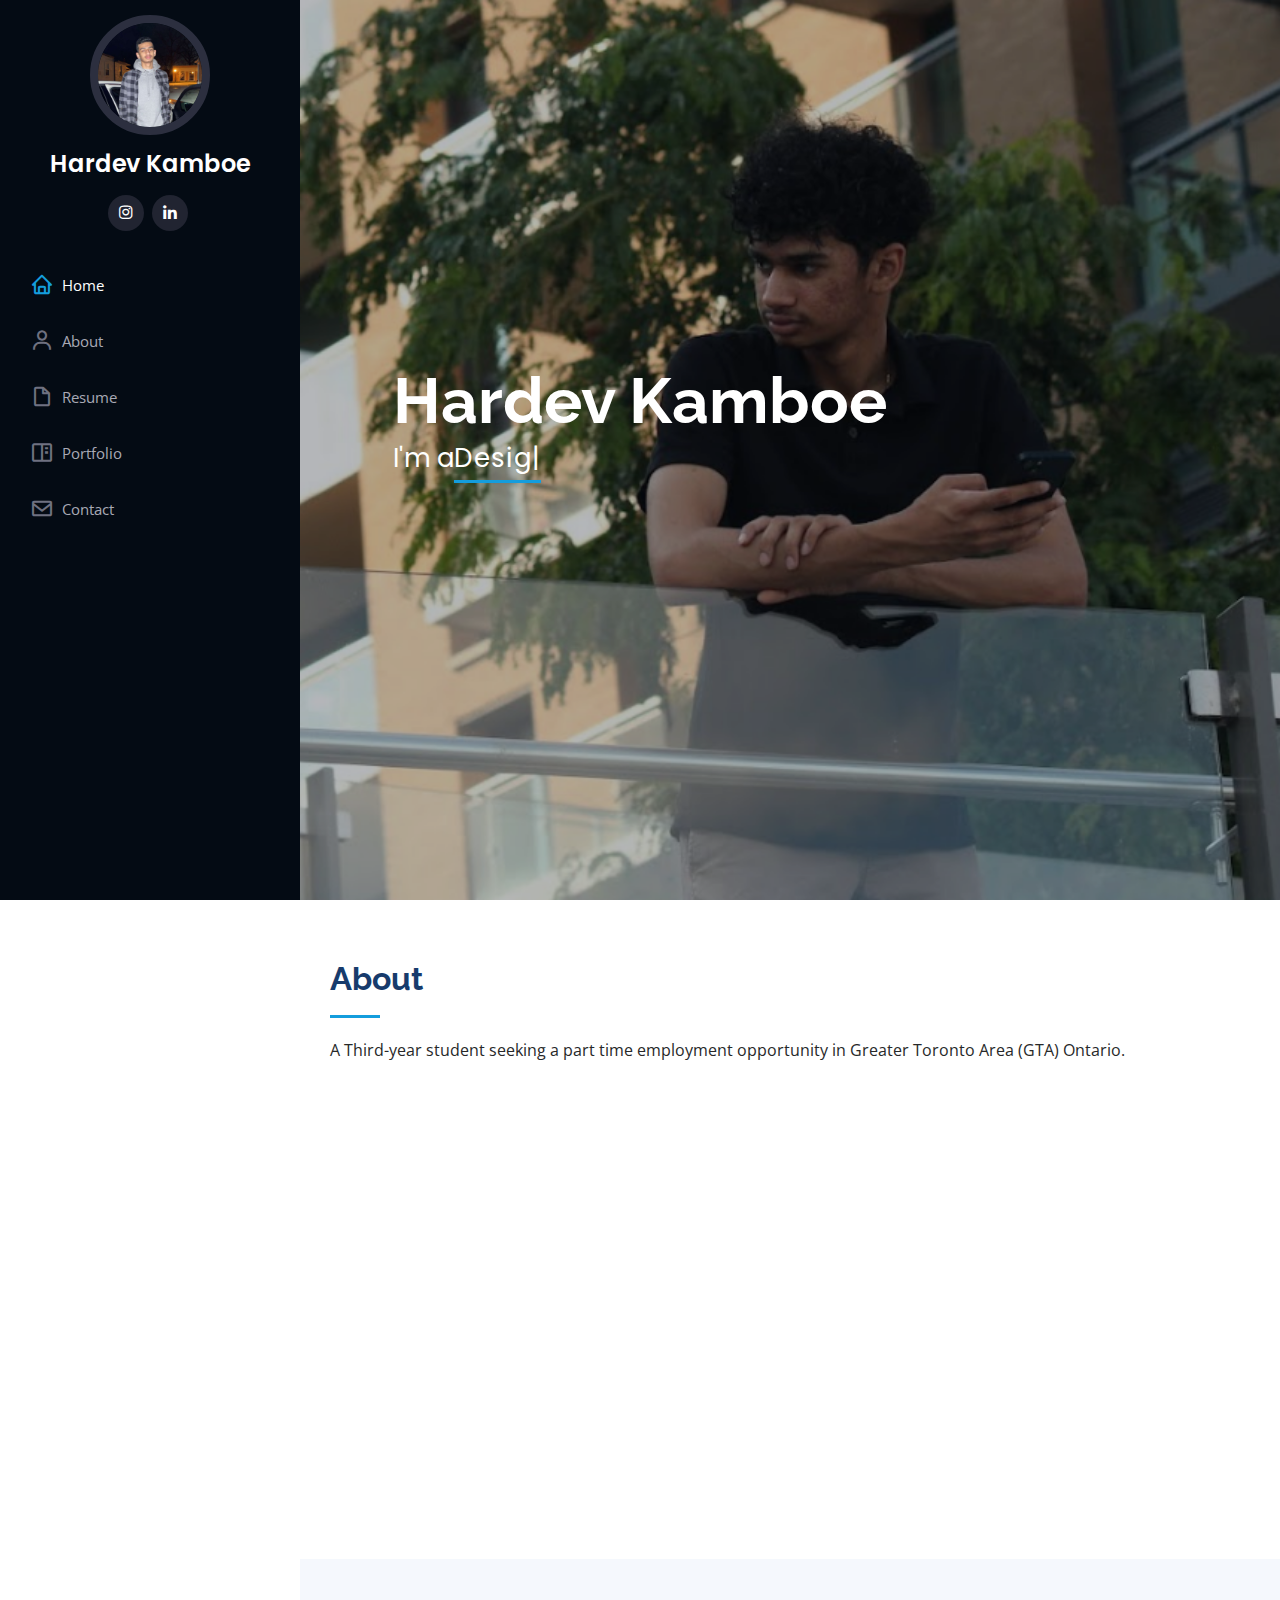
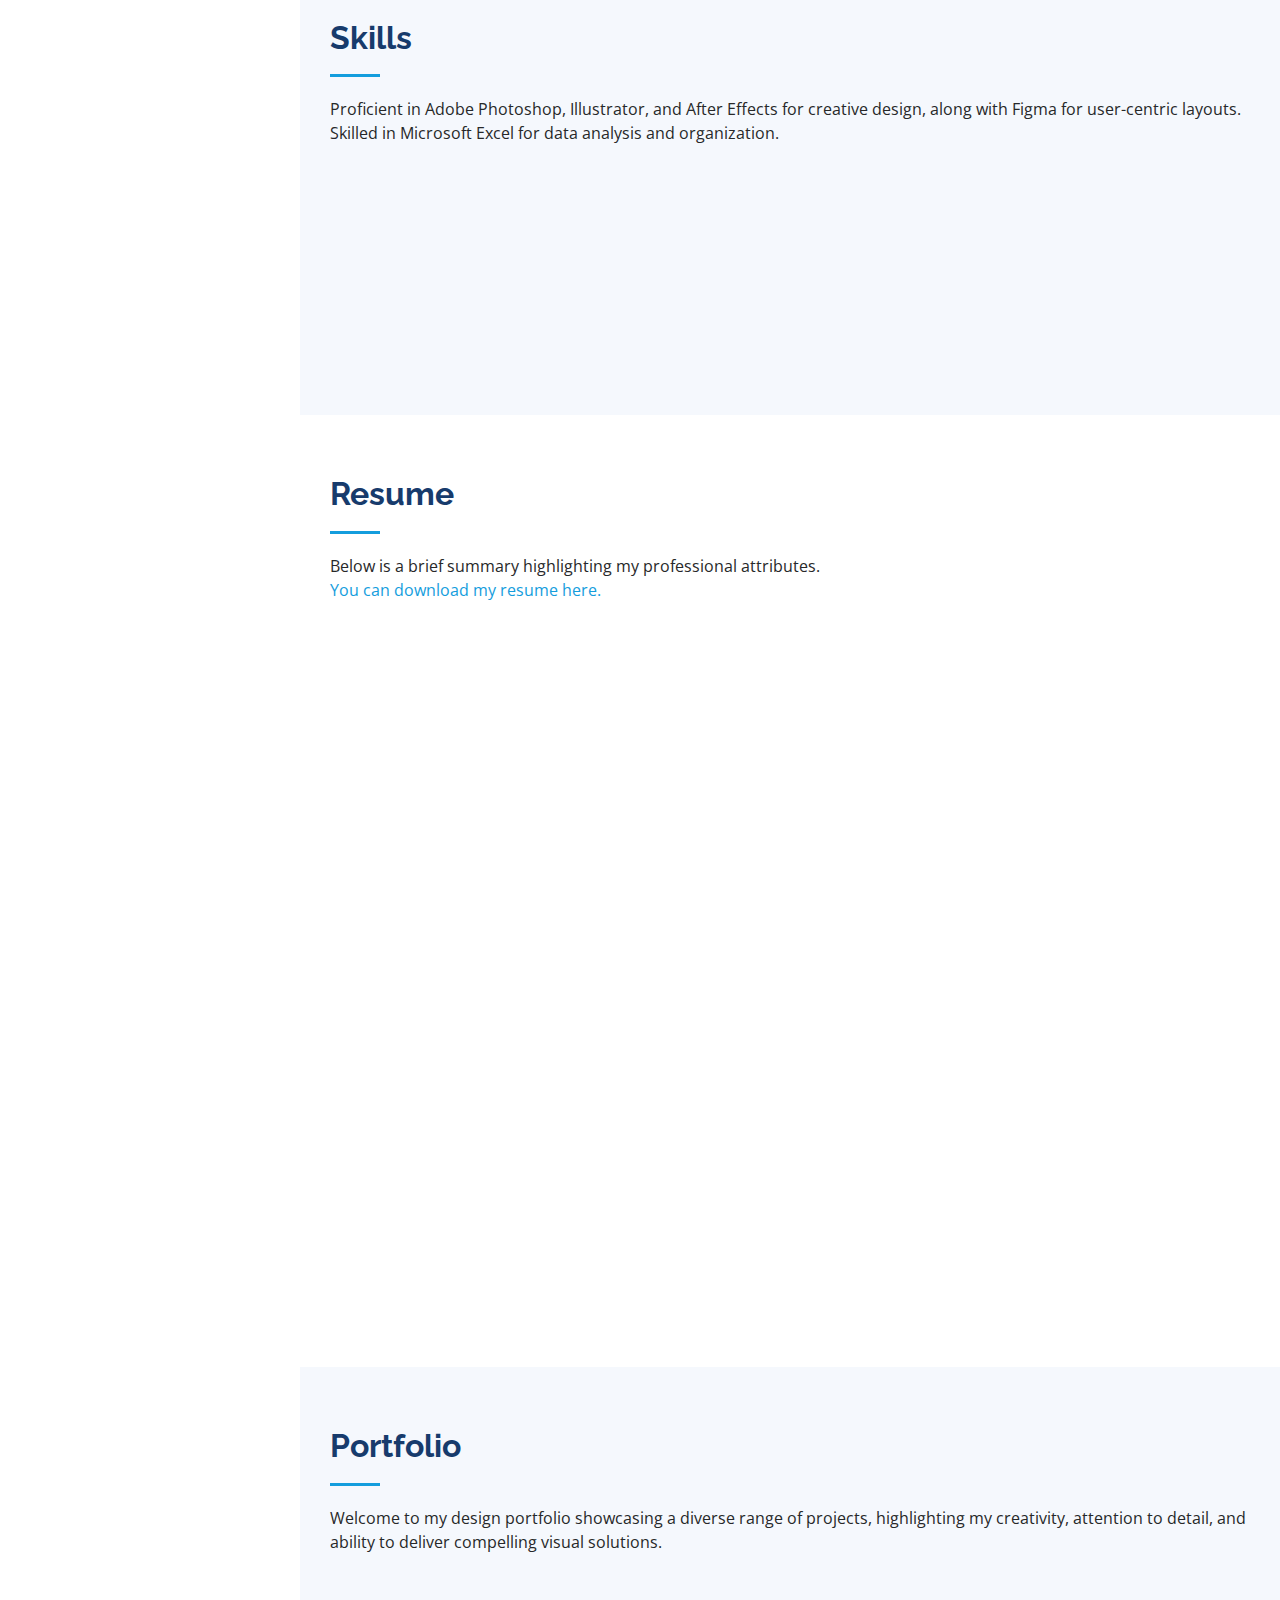
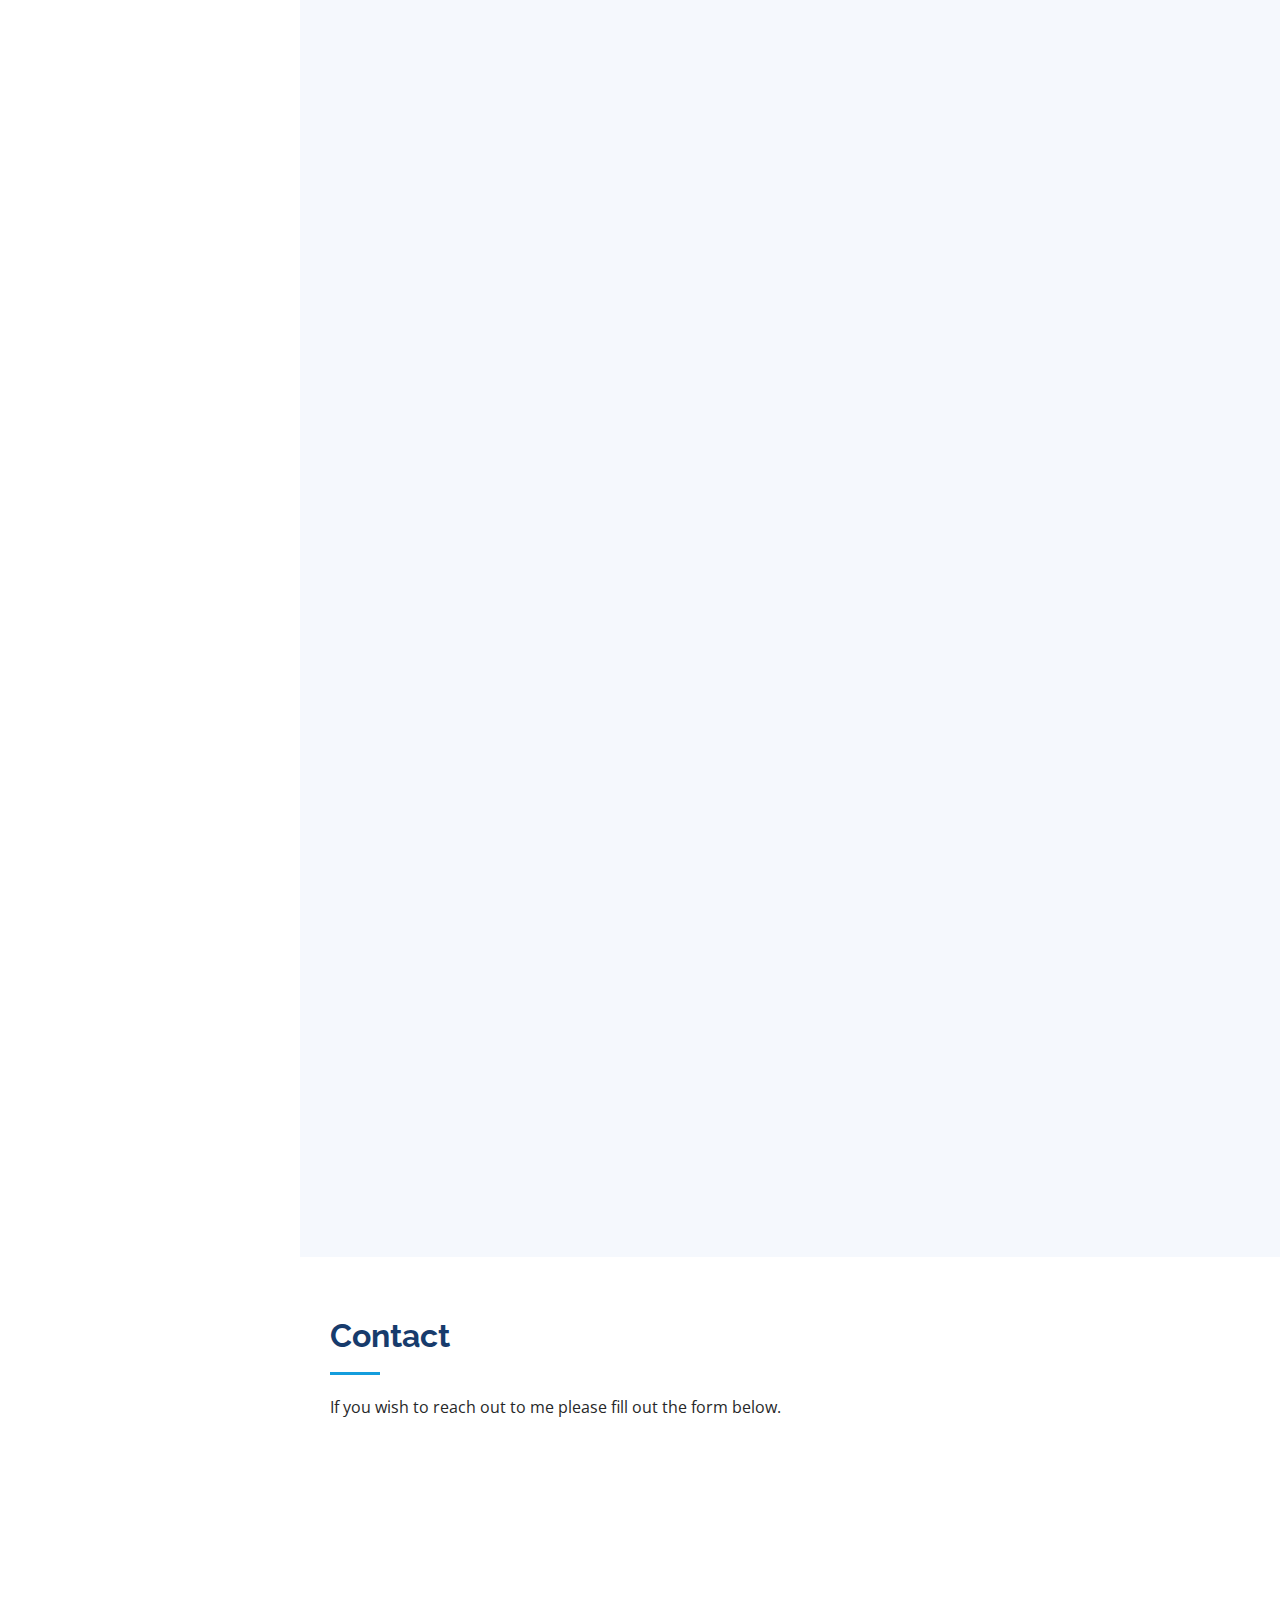
==== index.html @ 1813e630 "New Updation" ====
<!DOCTYPE html>
<html lang="en">

<head>
  <meta charset="utf-8">
  <meta content="width=device-width, initial-scale=1.0" name="viewport">

  <title>Hardev Kamboe Portfolio Website</title>
  <meta
    content="Explore a curated collection of graphic design projects and creative works showcasing Hardev Kamboe's expertise in crafting compelling visual solutions across various mediums and industries."
    name="description">
  <meta content="" name="keywords">

<style>
  .carousel-control-next-icon, .carousel-control-prev-icon {
    display: inline-block;
    width: 2rem;
    background: #222;
    height: 2rem;
    background-repeat: no-repeat;
    background-position: 50%;
    background-size: 100% 100%;
    border-radius: 30px;
    padding: 10px;
}
.carousel-control-next, .carousel-control-prev
{
  width: 2% !important;
}
</style>




  <!-- open graph tags -->

  <meta property="og:type" content="Website" />

  <meta property="og:title" content="Hardev Kamboe Portfolio Website" />

  <meta property="og:description"
    content="Explore a curated collection of graphic design projects and creative works showcasing Hardev Kamboe's expertise in crafting compelling visual solutions across various mediums and industries." />

  <meta property="og:image" content="https://kamboe.com/assets/img/hero-bg.jpg" />

  <meta property="og:url" content="https://www.kamboe.com" />

  <meta property="og:site_name" content="Hardev Kamboe Portfolio Website" />



  <!-- Twitter tags -->

  <meta name="twitter:card" content="summary_large_image">
  <meta name="twitter:title" content="Hardev Kamboe Portfolio Website">

  <meta name="twitter:description"
    content="Explore a curated collection of graphic design projects and creative works showcasing Hardev Kamboe's expertise in crafting compelling visual solutions across various mediums and industries.">

  <meta name="twitter:image" content="https://kamboe.com/assets/img/hero-bg.jpg">

  <meta name="twitter:image:alt" content="Hardev Kamboe Portfolio Website">


  <!-- Favicons -->
  <link href="assets/img/favicon.png" rel="icon">
  <link href="assets/img/apple-touch-icon.png" rel="apple-touch-icon">

  <!-- Google Fonts -->
  <link
    href="https://fonts.googleapis.com/css?family=Open+Sans:300,300i,400,400i,600,600i,700,700i|Raleway:300,300i,400,400i,500,500i,600,600i,700,700i|Poppins:300,300i,400,400i,500,500i,600,600i,700,700i"
    rel="stylesheet">

  <!-- Vendor CSS Files -->
  <link href="assets/vendor/aos/aos.css" rel="stylesheet">
  <link href="assets/vendor/bootstrap/css/bootstrap.min.css" rel="stylesheet">
  <link href="assets/vendor/bootstrap-icons/bootstrap-icons.css" rel="stylesheet">
  <link href="assets/vendor/boxicons/css/boxicons.min.css" rel="stylesheet">
  <link href="assets/vendor/glightbox/css/glightbox.min.css" rel="stylesheet">
  <link href="assets/vendor/swiper/swiper-bundle.min.css" rel="stylesheet">

  <!-- Template Main CSS File -->
  <link href="assets/css/style.css" rel="stylesheet">

  <!-- =======================================================
  * Template Name: iPortfolio
  * Updated: Nov 17 2023 with Bootstrap v5.3.2
  * Template URL: https://bootstrapmade.com/iportfolio-bootstrap-portfolio-websites-template/
  * Author: BootstrapMade.com
  * License: https://bootstrapmade.com/license/
  ======================================================== -->
</head>

<body>

  <!-- ======= Mobile nav toggle button ======= -->
  <i class="bi bi-list mobile-nav-toggle d-xl-none"></i>

  <!-- ======= Header ======= -->
  <header id="header">
    <div class="d-flex flex-column">

      <div class="profile">
        <img src="assets/img/profile-img.jpg" alt="" class="img-fluid rounded-circle">
        <h1 class="text-light"><a href="index.html">Hardev Kamboe</a></h1>
        <div class="social-links mt-3 text-center">


          <a href="https://www.instagram.com/hardev__k/" class="instagram"><i class="bx bxl-instagram"></i></a>

          <a href="https://www.linkedin.com/in/hardev-kamboe-882523258/" class="linkedin"><i
              class="bx bxl-linkedin"></i></a>
        </div>
      </div>

      <nav id="navbar" class="nav-menu navbar">
        <ul>
          <li><a href="#hero" class="nav-link scrollto active"><i class="bx bx-home"></i> <span>Home</span></a></li>
          <li><a href="#about" class="nav-link scrollto"><i class="bx bx-user"></i> <span>About</span></a></li>
          <li><a href="#resume" class="nav-link scrollto"><i class="bx bx-file-blank"></i> <span>Resume</span></a></li>
          <li><a href="#portfolio" class="nav-link scrollto"><i class="bx bx-book-content"></i>
              <span>Portfolio</span></a></li>
          <li><a href="#contact" class="nav-link scrollto"><i class="bx bx-envelope"></i> <span>Contact</span></a></li>
        </ul>
      </nav><!-- .nav-menu -->
    </div>
  </header><!-- End Header -->

  <!-- ======= Hero Section ======= -->
  <section id="hero" class="d-flex flex-column justify-content-center align-items-center">
    <div class="hero-container" data-aos="fade-in">
      <h1>Hardev Kamboe</h1>
      <p>I'm a<span class="typed" data-typed-items="Designer, Student, Photographer"></span></p>
    </div>
  </section><!-- End Hero -->

  <main id="main">

    <!-- ======= About Section ======= -->
    <section id="about" class="about">
      <div class="container">

        <div class="section-title">
          <h2>About</h2>
          <p>A Third-year student seeking a part time employment opportunity in Greater Toronto Area (GTA) Ontario.</p>
        </div>

        <div class="row">
          <div class="col-lg-4" data-aos="fade-right">
            <img src="assets/img/profile-img.jpg" class="img-fluid" alt="">
          </div>
          <div class="col-lg-8 pt-4 pt-lg-0 content" data-aos="fade-left">
            <h3>Third year student studying User Experience Design (UXD)</h3>
            <p class="fst-italic">
              Currently studying at Wilfid Laurier University.
            </p>
            <div class="row">
              <div class="col-lg-6">
                <ul>
                  <li><i class="bi bi-chevron-right"></i> <strong>Birthday:</strong> <span>19 August 2004</span></li>
                  <li><i class="bi bi-chevron-right"></i> <strong>Website:</strong> <span>www.kamboe.com</span></li>
                  <li><i class="bi bi-chevron-right"></i> <strong>Phone:</strong> <span>+289 838 5809</span></li>
                  <li><i class="bi bi-chevron-right"></i> <strong>City:</strong> <span>Toronto, Canada</span></li>
                </ul>
              </div>
              <div class="col-lg-6">
                <ul>
                  <li><i class="bi bi-chevron-right"></i> <strong>Age:</strong> <span>20</span></li>
                  <li><i class="bi bi-chevron-right"></i> <strong>Degree:</strong> <span>Undergraduate</span></li>
                  <li><i class="bi bi-chevron-right"></i> <strong>Email:</strong> <span>kamboehardev@gmail.com</span>
                  </li>

                </ul>
              </div>
            </div>
            <p>

              I'm a graphic design enthusiast passionate about crafting compelling visuals and enhancing user
              experiences. As a past intern at BreezeMaxWeb, I honed my skills in creating impactful designs for
              products and branding collateral. I contributed to improving websites like ISOW, applying Design Thinking
              and using Figma for a more intuitive user journey.
            </p>
          </div>
        </div>

      </div>
    </section><!-- End About Section -->


    <!-- ======= Skills Section ======= -->
    <section id="skills" class="skills section-bg">
      <div class="container">

        <div class="section-title">
          <h2>Skills</h2>
          <p>
            Proficient in Adobe Photoshop, Illustrator, and After Effects for creative design, along with Figma for
            user-centric layouts. Skilled in Microsoft Excel for data analysis and organization.</p>
        </div>

        <div class="row skills-content">

          <div class="col-lg-6" data-aos="fade-up">

            <div class="progress">
              <span class="skill">Adobe Photoshop <i class="val">80%</i></span>
              <div class="progress-bar-wrap">
                <div class="progress-bar" role="progressbar" aria-valuenow="80" aria-valuemin="0" aria-valuemax="100">
                </div>
              </div>
            </div>

            <div class="progress">
              <span class="skill">Adobe Illustrator<i class="val">80%</i></span>
              <div class="progress-bar-wrap">
                <div class="progress-bar" role="progressbar" aria-valuenow="80" aria-valuemin="0" aria-valuemax="100">
                </div>
              </div>
            </div>

            <div class="progress">
              <span class="skill">Adobe After Affects <i class="val">70%</i></span>
              <div class="progress-bar-wrap">
                <div class="progress-bar" role="progressbar" aria-valuenow="70" aria-valuemin="0" aria-valuemax="100">
                </div>
              </div>
            </div>

          </div>

          <div class="col-lg-6" data-aos="fade-up" data-aos-delay="100">

            <div class="progress">
              <span class="skill">Figma <i class="val">65%</i></span>
              <div class="progress-bar-wrap">
                <div class="progress-bar" role="progressbar" aria-valuenow="65" aria-valuemin="0" aria-valuemax="100">
                </div>
              </div>
            </div>

            <div class="progress">
              <span class="skill">Microsoft Excel <i class="val">60%</i></span>
              <div class="progress-bar-wrap">
                <div class="progress-bar" role="progressbar" aria-valuenow="60" aria-valuemin="0" aria-valuemax="100">
                </div>
              </div>
            </div>


          </div>

        </div>

      </div>

      </div>
    </section><!-- End Skills Section -->

    <!-- ======= Resume Section ======= -->
    <section id="resume" class="resume">
      <div class="container">

        <div class="section-title">
          <h2>Resume</h2>
          <p>Below is a brief summary highlighting my professional attributes.
          </p>
          <p><a href="assets/img/Resume.pdf">You can download my resume here.</a></p>
        </div>

        <div class="row">
          <div class="col-lg-6" data-aos="fade-up">
            <h3 class="resume-title">Sumary</h3>
            <div class="resume-item pb-0">
              <h4>Hardev Kamboe</h4>
              <p><em>A driven young student dedicated to mastering user experience design principles and methodologies
                  to create intuitive and impactful digital solutions.</em></p>
              <ul>
                <li>Toronto,Canada</li>
                <li>289-838-5809</li>
                <li>kamboehardev@gmail.com</li>
              </ul>
            </div>

            <h3 class="resume-title">Education</h3>
            <div class="resume-item">
              <h4>Bachelor’s User Experience Design Program (UX)</h4>
              <h5>2022 - Present</h5>

              <p>Wilfrid Laurier University – Brantford ON.
                This <a
                  href=https://www.wlu.ca/programs/liberal-arts/undergraduate/user-experience-design-bdes/index.html
                  class="program">program</a> emphasizes on fostering design thinking and practical skills for creating
                impactful user experiences.
              </p>
            </div>
            <div class="resume-item">
              <h4>MM Robinson High School</h4>
              <h5>2018 - 2022</h5>

              <p>Highschool Diploma Achieved
              </p>
            </div>
          </div>
          <div class="col-lg-6" data-aos="fade-up" data-aos-delay="100">
            <h3 class="resume-title">Professional Experience</h3>

            <div class="resume-item">
              <h4>Self-Published Writer</h4>
              <h5>May 2024 - July 2024</h5>
              <ul>
                <li>Self-published a book on Amazon</li>
                <li>Learned how to use an e-book template from <a href="https://www.canva.com"> Canva</a> </li>
                <li>Practiced image prompting on <a href="https://ideogram.ai/">Ideogram</a> and <a
                    href="https://www.midjourney.com/">MidJourney</a> </li>

              </ul>
            </div>
            <div class="resume-item">
              <h4>Breeze Max Web Graphic Design Internship</h4>
              <h5>May 2023 – July 2023</h5>
              <p><em>Breeze Max Web, Ontario, Canada <a href="https://breezemaxweb.com">www.breezemaxweb.com/</a></em>
              </p>
              <ul>
                <li>Created visually engaging Google Ads using Adobe Photoshop.</li>
                <li>Utilized Adobe Photoshop to create wireframes that visually
                  represented the layout and structure of websites.</li>
                <li>Recommended and consulted with clients on the most appropriate graphic design</li>
                <li>Translated written briefs into visual design concepts that captured the
                  essence of the project.</li>
              </ul>
            </div>

          </div>
        </div>

      </div>
    </section><!-- End Resume Section -->

    <!-- ======= Portfolio Section ======= -->
    <section id="portfolio" class="portfolio section-bg">
      <div class="container">

        <!-- Section Title -->
        <div class="section-title">
          <h2>Portfolio</h2>
          <p>Welcome to my design portfolio showcasing a diverse range of projects, highlighting my creativity,
            attention to detail, and ability to deliver compelling visual solutions.</p>
        </div>

        <!-- Filters -->
        <div class="row" data-aos="fade-up">
          <div class="col-lg-12 d-flex justify-content-center">
            <ul id="portfolio-flters">
              <li data-filter=".filter" class="filter-active">All</li>
              <li data-filter=".filter-photoshop">Adobe Photoshop</li>
              <li data-filter=".filter-illustrator">Adobe Illustrator</li>
              <li data-filter=".filter-aftereffect">Adobe After Effects</li>
              <li data-filter=".filter-photo">Photographs</li>
              <a class="fontstyle" href="./Assets/Sketchbook.pdf">Sketches</a>
            </ul>
          </div>
        </div>

        <!-- Portfolio Container -->
        <div class="row portfolio-container" data-aos="fade-up" data-aos-delay="100">

          <!-- Photoshop Tab Carousel (with 3 items per slide) -->
          <div class="col-lg-12 portfolio-item filter-photoshop">
            <div id="photoshopCarousel" class="carousel slide" data-bs-ride="carousel">
              <div class="carousel-inner">
                <div class="carousel-item active">
                  <div class="row">
                    <!-- Portfolio Item 1 -->
                    <div class="col-lg-4 col-md-6">
                      <div class="portfolio-wrap">
                        <img src="assets/img/portfolio/photoshop1.jpg" class="d-block w-100" alt="Photoshop Project 1">
                        <div class="portfolio-links">
                          <a href="assets/img/portfolio/photoshop1.jpg" data-gallery="portfolioGallery"
                            class="portfolio-lightbox" title="This is a restaurant menu I made"><i
                              class="bx bx-plus"></i></a>
                          <a href="portfolio-details.html" title="More Details"><i class="bx bx-link"></i></a>
                        </div>
                      </div>
                    </div>
                    <!-- Portfolio Item 2 -->
                    <div class="col-lg-4 col-md-6">
                      <div class="portfolio-wrap">
                        <img src="assets/img/portfolio/photoshop2.jpg" class="d-block w-100" alt="Photoshop Project 2">
                        <div class="portfolio-links">
                          <a href="assets/img/portfolio/photoshop2.jpg" data-gallery="portfolioGallery"
                            class="portfolio-lightbox"
                            title="Promotional flyer showcasing a seafood cioppino special offer"><i
                              class="bx bx-plus"></i></a>
                          <a href="portfolio-details.html" title="More Details"><i class="bx bx-link"></i></a>
                        </div>
                      </div>
                    </div>
                    <!-- Portfolio Item 3 -->
                    <div class="col-lg-4 col-md-6">
                      <div class="portfolio-wrap">
                        <img src="assets/img/portfolio/photoshop3.jpg" class="d-block w-100" alt="Photoshop Project 3">
                        <div class="portfolio-links">
                          <a href="assets/img/portfolio/photoshop3.jpg" data-gallery="portfolioGallery"
                            class="portfolio-lightbox" title="KEEP PACE"><i class="bx bx-plus"></i></a>
                          <a href="portfolio-details.html" title="More Details"><i class="bx bx-link"></i></a>
                        </div>
                      </div>
                    </div>
                  </div>
                </div>
                <div class="carousel-item">
                  <div class="row">
                    <!-- Portfolio Item 4 -->
                    <div class="col-lg-4 col-md-6">
                      <div class="portfolio-wrap">
                        <img src="assets/img/portfolio/photoshop4.jpg" class="d-block w-100" alt="Photoshop Project 4">
                        <div class="portfolio-links">
                          <a href="assets/img/portfolio/photoshop4.jpg" data-gallery="portfolioGallery"
                            class="portfolio-lightbox"
                            title="Emphasizing depth by visually integrating it as text descending into a well-like perspective"><i
                              class="bx bx-plus"></i></a>
                          <a href="portfolio-details.html" title="More Details"><i class="bx bx-link"></i></a>
                        </div>
                      </div>
                    </div>
                    <div class="col-lg-4 col-md-6">
                      <div class="portfolio-wrap">
                        <img src="assets/img/portfolio/boba.jpg" class="d-block w-100" alt="Photoshop Project 4">
                        <div class="portfolio-links">
                          <a href="assets/img/portfolio/boba.jpg" data-gallery="portfolioGallery"
                            class="portfolio-lightbox" title="Boba tea with tapioca pearls in a vibrant presentation"><i
                              class="bx bx-plus"></i></a>
                          <a href="portfolio-details.html" title="More Details"><i class="bx bx-link"></i></a>
                        </div>
                      </div>
                    </div>
                    <!-- Portfolio Item 5 -->
                    <!-- <div class="col-lg-4 col-md-6">
                      <div class="portfolio-wrap">
                        <img src="assets/img/portfolio/photoshop5.jpg" class="d-block w-100" alt="Photoshop Project 5">
                        <div class="portfolio-links">
                          <a href="assets/img/portfolio/photoshop5.jpg" data-gallery="portfolioGallery"
                            class="portfolio-lightbox" title="Logo"><i class="bx bx-plus"></i></a>
                          <a href="portfolio-details.html" title="More Details"><i class="bx bx-link"></i></a>
                        </div>
                      </div>
                    </div> -->
                    <!-- Portfolio Item 6 -->
                    <div class="col-lg-4 col-md-6">
                      <div class="portfolio-wrap">
                        <img src="assets/img/portfolio/Orange Juice.jpg" class="d-block w-100" alt="Photoshop Project 6">
                        <div class="portfolio-links">
                          <a href="assets/img/portfolio/Orange Juice.jpg" data-gallery="portfolioGallery"
                            class="portfolio-lightbox" title="An orange juice bottle with fresh oranges"><i class="bx bx-plus"></i></a>
                          <a href="portfolio-details.html" title="More Details"><i class="bx bx-link"></i></a>
                        </div>
                      </div>
                    </div>

                    
                  </div>
                </div>
                <div class="carousel-item">
                  <div class="row">
                  
                    <!-- Portfolio Item 5 -->
                    <div class="col-lg-4 col-md-6">
                      <div class="portfolio-wrap">
                        <img src="assets/img/portfolio/Mango.jpg" class="d-block w-100" alt="Photoshop Project 5">
                        <div class="portfolio-links">
                          <a href="assets/img/portfolio/Mango.jpg" data-gallery="portfolioGallery"
                            class="portfolio-lightbox" title=" A peach with a bright golden hue"><i
                              class="bx bx-plus"></i></a>
                          <a href="portfolio-details.html" title="More Details"><i class="bx bx-link"></i></a>
                        </div>
                      </div>
                    </div>
                    <!-- Portfolio Item 6 -->
                    <div class="col-lg-4 col-md-6">
                      <div class="portfolio-wrap">
                        <img src="assets/img/portfolio/pepper.jpg" class="d-block w-100" alt="Photoshop Project 6">
                        <div class="portfolio-links">
                          <a href="assets/img/portfolio/pepper.jpg" data-gallery="portfolioGallery"
                            class="portfolio-lightbox" title="A bright green pepper with typography"><i
                              class="bx bx-plus"></i></a>
                          <a href="portfolio-details.html" title="More Details"><i class="bx bx-link"></i></a>
                        </div>
                      </div>
                    </div>
                    <div class="col-lg-4 col-md-6">
                      <div class="portfolio-wrap">
                        <img src="assets/img/portfolio/Pizza.jpg" class="d-block w-100" alt="Photoshop Project 6">
                        <div class="portfolio-links">
                          <a href="assets/img/portfolio/Pizza.jpg" data-gallery="portfolioGallery"
                            class="portfolio-lightbox" title="A cheesy slice of pepperoni pizza"><i
                              class="bx bx-plus"></i></a>
                          <a href="portfolio-details.html" title="More Details"><i class="bx bx-link"></i></a>
                        </div>
                      </div>
                    </div>
                   

                  </div>
                </div>


                <div class="carousel-item">
                  <div class="row">
                    
                    <div class="col-lg-4 col-md-6">
                      <div class="portfolio-wrap">
                        <img src="assets/img/portfolio/Strawberry.jpg" class="d-block w-100" alt="Photoshop Project 6">
                        <div class="portfolio-links">
                          <a href="assets/img/portfolio/Strawberry.jpg" data-gallery="portfolioGallery"
                            class="portfolio-lightbox" title="A sliced-up bursting strawberry"><i
                              class="bx bx-plus"></i></a>
                          <a href="portfolio-details.html" title="More Details"><i class="bx bx-link"></i></a>
                        </div>
                      </div>
                    </div>
                  </div>
                </div>

              </div>
              <!-- Carousel Controls -->
              <button class="carousel-control-prev" type="button" data-bs-target="#photoshopCarousel"
                data-bs-slide="prev">
                <span class="carousel-control-prev-icon" aria-hidden="true"></span>
                <span class="visually-hidden">Previous</span>
              </button>
              <button class="carousel-control-next" type="button" data-bs-target="#photoshopCarousel"
                data-bs-slide="next">
                <span class="carousel-control-next-icon" aria-hidden="true"></span>
                <span class="visually-hidden">Next</span>
              </button>
            </div>
          </div>

          <!-- Illustrator Tab Carousel (with 3 items per slide) -->
          <div class="col-lg-12 portfolio-item filter-illustrator">
            <div id="illustratorCarousel" class="carousel slide" data-bs-ride="carousel">
              <div class="carousel-inner">
                <div class="carousel-item active">
                  <div class="row">
                    <!-- Portfolio Item 1 -->
                    <div class="col-lg-4 col-md-6">
                      <div class="portfolio-wrap">
                        <img src="assets/img/portfolio/ocean.jpg" class="d-block w-100" alt="Illustrator Project 1">
                        <div class="portfolio-links">
                          <a href="assets/img/portfolio/ocean.jpg" data-gallery="portfolioGallery"
                            class="portfolio-lightbox" title="Seafood logo with fish icon and clean typography"><i
                              class="bx bx-plus"></i></a>
                          <a href="portfolio-details.html" title="More Details"><i class="bx bx-link"></i></a>
                        </div>
                      </div>
                    </div>
                    <!-- Portfolio Item 2 -->
                    <div class="col-lg-4 col-md-6">
                      <div class="portfolio-wrap">
                        <img src="assets/img/portfolio/bird.jpg" class="d-block w-100" alt="Illustrator Project 2">
                        <div class="portfolio-links">
                          <a href="assets/img/portfolio/bird.jpg" data-gallery="portfolioGallery"
                            class="portfolio-lightbox"
                            title="A Multicolored bird logo symbolizing freedom and creativity"><i
                              class="bx bx-plus"></i></a>
                          <a href="portfolio-details.html" title="More Details"><i class="bx bx-link"></i></a>
                        </div>
                      </div>
                    </div>
                    <!-- Portfolio Item 3 -->
                    <div class="col-lg-4 col-md-6">
                      <div class="portfolio-wrap">
                        <img src="assets/img/portfolio/Ocean fresh 3.jpg" class="d-block w-100"
                          alt="Illustrator Project 5">
                        <div class="portfolio-links">
                          <a href="assets/img/portfolio/Ocean fresh 3.jpg" data-gallery="portfolioGallery"
                            class="portfolio-lightbox"
                            title="Minimalist seafood logo featuring waves and a cone and oceanic freshness"><i
                              class="bx bx-plus"></i></a>
                          <a href="portfolio-details.html" title="More Details"><i class="bx bx-link"></i></a>
                        </div>
                      </div>
                    </div>
                   
                  </div>
                </div>
                <!-- <div class="carousel-item">
                  <div class="row">
                   
                    
                    
                    <div class="col-lg-4 col-md-6">
                      <div class="portfolio-wrap">
                        <img src="assets/img/portfolio/Ocean fresh 3.jpg" class="d-block w-100"
                          alt="Illustrator Project 5">
                        <div class="portfolio-links">
                          <a href="assets/img/portfolio/Ocean fresh 3.jpg" data-gallery="portfolioGallery"
                            class="portfolio-lightbox"
                            title="Minimalist seafood logo featuring waves and a cone and oceanic freshness"><i
                              class="bx bx-plus"></i></a>
                          <a href="portfolio-details.html" title="More Details"><i class="bx bx-link"></i></a>
                        </div>
                      </div>
                    </div>

                  </div>
                </div> -->
              </div>
              <!-- Carousel Controls -->
              <button class="carousel-control-prev" type="button" data-bs-target="#illustratorCarousel"
                data-bs-slide="prev">
                <span class="carousel-control-prev-icon" aria-hidden="true"></span>
                <span class="visually-hidden">Previous</span>
              </button>
              <button class="carousel-control-next" type="button" data-bs-target="#illustratorCarousel"
                data-bs-slide="next">
                <span class="carousel-control-next-icon" aria-hidden="true"></span>
                <span class="visually-hidden">Next</span>
              </button>
            </div>
          </div>

    <!-- After Effects Tab Carousel -->
<div class="col-lg-12 portfolio-item filter-aftereffect">
  <div id="afterEffectsCarousel" class="carousel slide" data-bs-ride="carousel">
    <div class="carousel-inner">
      <!-- Carousel Item 1 -->
      <div class="carousel-item active">
        <div class="row">
          <!-- Video 1 -->
          <div class="col-lg-4 col-md-6">
            <div class="portfolio-wrap1">
              <iframe 
                class="d-block w-100" 
                height="315"
                src="https://www.youtube.com/embed/txPtRznpClI?si=hGg9BRD3-lsCUjyy" 
                title="After Effects Video 1" 
                frameborder="0" 
                allow="accelerometer; autoplay; clipboard-write; encrypted-media; gyroscope; picture-in-picture" 
                allowfullscreen>
              </iframe>
              
            </div>
          </div>
          <!-- Video 2 -->
          <div class="col-lg-4 col-md-6">
            <div class="portfolio-wrap1">
              <iframe 
                class="d-block w-100" 
                src="https://www.youtube.com/embed/Zup24veFqCw?si=JuNNnWvRyEyKBo3i" 
                title="After Effects Video 2" 
                frameborder="0" 
                height="315"
                allow="accelerometer; autoplay; clipboard-write; encrypted-media; gyroscope; picture-in-picture" 
                allowfullscreen>
              </iframe>
              
            </div>
          </div>
          <!-- Video 3 -->
          <div class="col-lg-4 col-md-6">
            <div class="portfolio-wrap1">
              <iframe 
                class="d-block w-100" 
                src="https://www.youtube.com/embed/RqXbTGhtl30?si=WxvqL0TUO-UKcfnn" 
                title="After Effects Video 3" 
                frameborder="0" 
                height="315"
                allow="accelerometer; autoplay; clipboard-write; encrypted-media; gyroscope; picture-in-picture" 
                allowfullscreen>
              </iframe>
              
            </div>
          </div>
        </div>
      </div>
      <!-- Carousel Item 2 -->
      <div class="carousel-item">
        <div class="row">
          <!-- Video 4 -->
          <div class="col-lg-4 col-md-6">
            <div class="portfolio-wrap1">
              <iframe 
                class="d-block w-100" 
                src="https://www.youtube.com/embed/CRTjxAvqmtE?si=ST-DHYr-czMiWb7l" 
                title="After Effects Video 4" 
                frameborder="0" 
                height="315"
                allow="accelerometer; autoplay; clipboard-write; encrypted-media; gyroscope; picture-in-picture" 
                allowfullscreen>
              </iframe>
              
            </div>
          </div>
          <!-- Video 5 -->
          <!-- <div class="col-lg-4 col-md-6">
            <div class="portfolio-wrap">
              <iframe 
                class="d-block w-100" 
                src="https://www.youtube.com/embed/VIDEO_ID_5" 
                title="After Effects Video 5" 
                frameborder="0" 
                allow="accelerometer; autoplay; clipboard-write; encrypted-media; gyroscope; picture-in-picture" 
                allowfullscreen>
              </iframe>
              <div class="portfolio-links">
                <a href="https://www.youtube.com/embed/VIDEO_ID_5" data-gallery="portfolioGallery" class="portfolio-lightbox" title="After Effects Video 5"><i class="bx bx-plus"></i></a>
                <a href="portfolio-details.html" title="More Details"><i class="bx bx-link"></i></a>
              </div>
            </div>
          </div> -->
          <!-- Video 6 -->
          <!-- <div class="col-lg-4 col-md-6">
            <div class="portfolio-wrap">
              <iframe 
                class="d-block w-100" 
                src="https://www.youtube.com/embed/VIDEO_ID_6" 
                title="After Effects Video 6" 
                frameborder="0" 
                allow="accelerometer; autoplay; clipboard-write; encrypted-media; gyroscope; picture-in-picture" 
                allowfullscreen>
              </iframe>
              <div class="portfolio-links">
                <a href="https://www.youtube.com/embed/VIDEO_ID_6" data-gallery="portfolioGallery" class="portfolio-lightbox" title="After Effects Video 6"><i class="bx bx-plus"></i></a>
                <a href="portfolio-details.html" title="More Details"><i class="bx bx-link"></i></a>
              </div>
            </div>
          </div> -->
        </div>
      </div>
    </div>
    <!-- Carousel Controls -->
    <button class="carousel-control-prev" type="button" data-bs-target="#afterEffectsCarousel" data-bs-slide="prev">
      <span class="carousel-control-prev-icon" aria-hidden="true"></span>
      <span class="visually-hidden">Previous</span>
    </button>
    <button class="carousel-control-next" type="button" data-bs-target="#afterEffectsCarousel" data-bs-slide="next">
      <span class="carousel-control-next-icon" aria-hidden="true"></span>
      <span class="visually-hidden">Next</span>
    </button>
  </div>
</div>

<!-- Photography Tab Carousel -->
<div class="col-lg-12 portfolio-item filter-photo">
  <div id="photographyCarousel" class="carousel slide" data-bs-ride="carousel">
    <div class="carousel-inner">
      <!-- Carousel Item 1 -->
      <div class="carousel-item active">
        <div class="row">
          <!-- Photo 1 -->
          <div class="col-lg-4 col-md-6">
            <div class="portfolio-wrap">
              <img src="assets/img/portfolio/photo1.jpg" class="d-block w-100" alt="Photography 1">
              <div class="portfolio-links">
                <a href="assets/img/portfolio/photo1.jpg" data-gallery="portfolioGallery" class="portfolio-lightbox" title="Photography 1"><i class="bx bx-plus"></i></a>
                <a href="portfolio-details.html" title="More Details"><i class="bx bx-link"></i></a>
              </div>
            </div>
          </div>
          <!-- Photo 2 -->
          <div class="col-lg-4 col-md-6">
            <div class="portfolio-wrap">
              <img src="assets/img/portfolio/photo2.jpg" class="d-block w-100" alt="Photography 2">
              <div class="portfolio-links">
                <a href="assets/img/portfolio/photo2.jpg" data-gallery="portfolioGallery" class="portfolio-lightbox" title="Photography 2"><i class="bx bx-plus"></i></a>
                <a href="portfolio-details.html" title="More Details"><i class="bx bx-link"></i></a>
              </div>
            </div>
          </div>
          <!-- Photo 3 -->
          <div class="col-lg-4 col-md-6">
            <div class="portfolio-wrap">
              <img src="assets/img/portfolio/photo3.jpg" class="d-block w-100" alt="Photography 3">
              <div class="portfolio-links">
                <a href="assets/img/portfolio/photo3.jpg" data-gallery="portfolioGallery" class="portfolio-lightbox" title="Photography 3"><i class="bx bx-plus"></i></a>
                <a href="portfolio-details.html" title="More Details"><i class="bx bx-link"></i></a>
              </div>
            </div>
          </div>
        </div>
      </div>
      <!-- Add more photos for Carousel Item 2 if needed -->
    </div>
    <!-- Carousel Controls -->
    <button class="carousel-control-prev" type="button" data-bs-target="#photographyCarousel" data-bs-slide="prev">
      <span class="carousel-control-prev-icon" aria-hidden="true"></span>
      <span class="visually-hidden">Previous</span>
    </button>
    <button class="carousel-control-next" type="button" data-bs-target="#photographyCarousel" data-bs-slide="next">
      <span class="carousel-control-next-icon" aria-hidden="true"></span>
      <span class="visually-hidden">Next</span>
    </button>
  </div>
</div>


          <!-- Add similar carousels for After Effects and Photography Tabs -->

        </div>
      </div>
    </section>



    <!-- ======= Contact Section ======= -->
    <section id="contact" class="contact">
      <div class="container">

        <div class="section-title">
          <h2>Contact</h2>
          <p>If you wish to reach out to me please fill out the form below.</p>
        </div>

        <div class="row" data-aos="fade-in">

          <div class="col-lg-5 d-flex align-items-stretch">
            <div class="info">
              <div class="address">
                <i class="bi bi-geo-alt"></i>
                <h4>Location:</h4>
                <p>Burlington, Ontario, Canada</p>
              </div>

              <div class="email">
                <i class="bi bi-envelope"></i>
                <h4>Email:</h4>
                <p>kamboehardev@gmail.com</p>
              </div>

              <div class="phone">
                <i class="bi bi-phone"></i>
                <h4>Call:</h4>
                <p>+1 289 838 5809</p>
              </div>

              <iframe
                src="https://www.google.com/maps/embed?pb=!1m18!1m12!1m3!1d92793.56933689487!2d-79.92249155185142!3d43.381225797742076!2m3!1f0!2f0!3f0!3m2!1i1024!2i768!4f13.1!3m3!1m2!1s0x882b63d2965d93b7%3A0xa44a27764c2b554f!2sBurlington%2C%20ON!5e0!3m2!1sen!2sca!4v1704718680445!5m2!1sen!2sca"
                width="100%" height="450" style="border:0;" allowfullscreen="" loading="lazy"
                referrerpolicy="no-referrer-when-downgrade"></iframe>
            </div>

          </div>

          <div class="col-lg-7 mt-5 mt-lg-0 d-flex align-items-stretch">
            <form action="forms/contact.php" method="post" role="form" class="php-email-form">
              <div class="row">
                <div class="form-group col-md-6">
                  <label for="name">Your Name</label>
                  <input type="text" name="name" class="form-control" id="name" required>
                </div>
                <div class="form-group col-md-6">
                  <label for="name">Your Email</label>
                  <input type="email" class="form-control" name="email" id="email" required>
                </div>
              </div>
              <div class="form-group">
                <label for="name">Subject</label>
                <input type="text" class="form-control" name="subject" id="subject" required>
              </div>
              <div class="form-group">
                <label for="name">Message</label>
                <textarea class="form-control" name="message" rows="10" required></textarea>
              </div>
              <div class="my-3">
                <div class="loading">Loading</div>
                <div class="error-message"></div>
                <div class="sent-message">Your message has been sent. Thank you!</div>
              </div>
              <div class="text-center"><button type="submit">Send Message</button></div>
            </form>
          </div>

        </div>

      </div>
    </section><!-- End Contact Section -->

  </main><!-- End #main -->

  <!-- ======= Footer ======= -->
  <footer id="footer">
    <div class="container">
      <div class="copyright">

      </div>
      <div class="credits">
        <!-- All the links in the footer should remain intact. -->
        <!-- You can delete the links only if you purchased the pro version. -->
        <!-- Licensing information: https://bootstrapmade.com/license/ -->
        <!-- Purchase the pro version with working PHP/AJAX contact form: https://bootstrapmade.com/iportfolio-bootstrap-portfolio-websites-template/ -->

      </div>
    </div>
  </footer><!-- End  Footer -->

  <a href="#" class="back-to-top d-flex align-items-center justify-content-center"><i
      class="bi bi-arrow-up-short"></i></a>

  <!-- Vendor JS Files -->
  <script src="assets/vendor/purecounter/purecounter_vanilla.js"></script>
  <script src="assets/vendor/aos/aos.js"></script>
  <script src="assets/vendor/bootstrap/js/bootstrap.bundle.min.js"></script>
  <script src="assets/vendor/glightbox/js/glightbox.min.js"></script>
  <script src="assets/vendor/isotope-layout/isotope.pkgd.min.js"></script>
  <script src="assets/vendor/swiper/swiper-bundle.min.js"></script>
  <script src="assets/vendor/typed.js/typed.umd.js"></script>
  <script src="assets/vendor/waypoints/noframework.waypoints.js"></script>
  <script src="assets/vendor/php-email-form/validate.js"></script>

  <!-- Template Main JS File -->
  <script src="assets/js/main.js"></script>

</body>

</html>
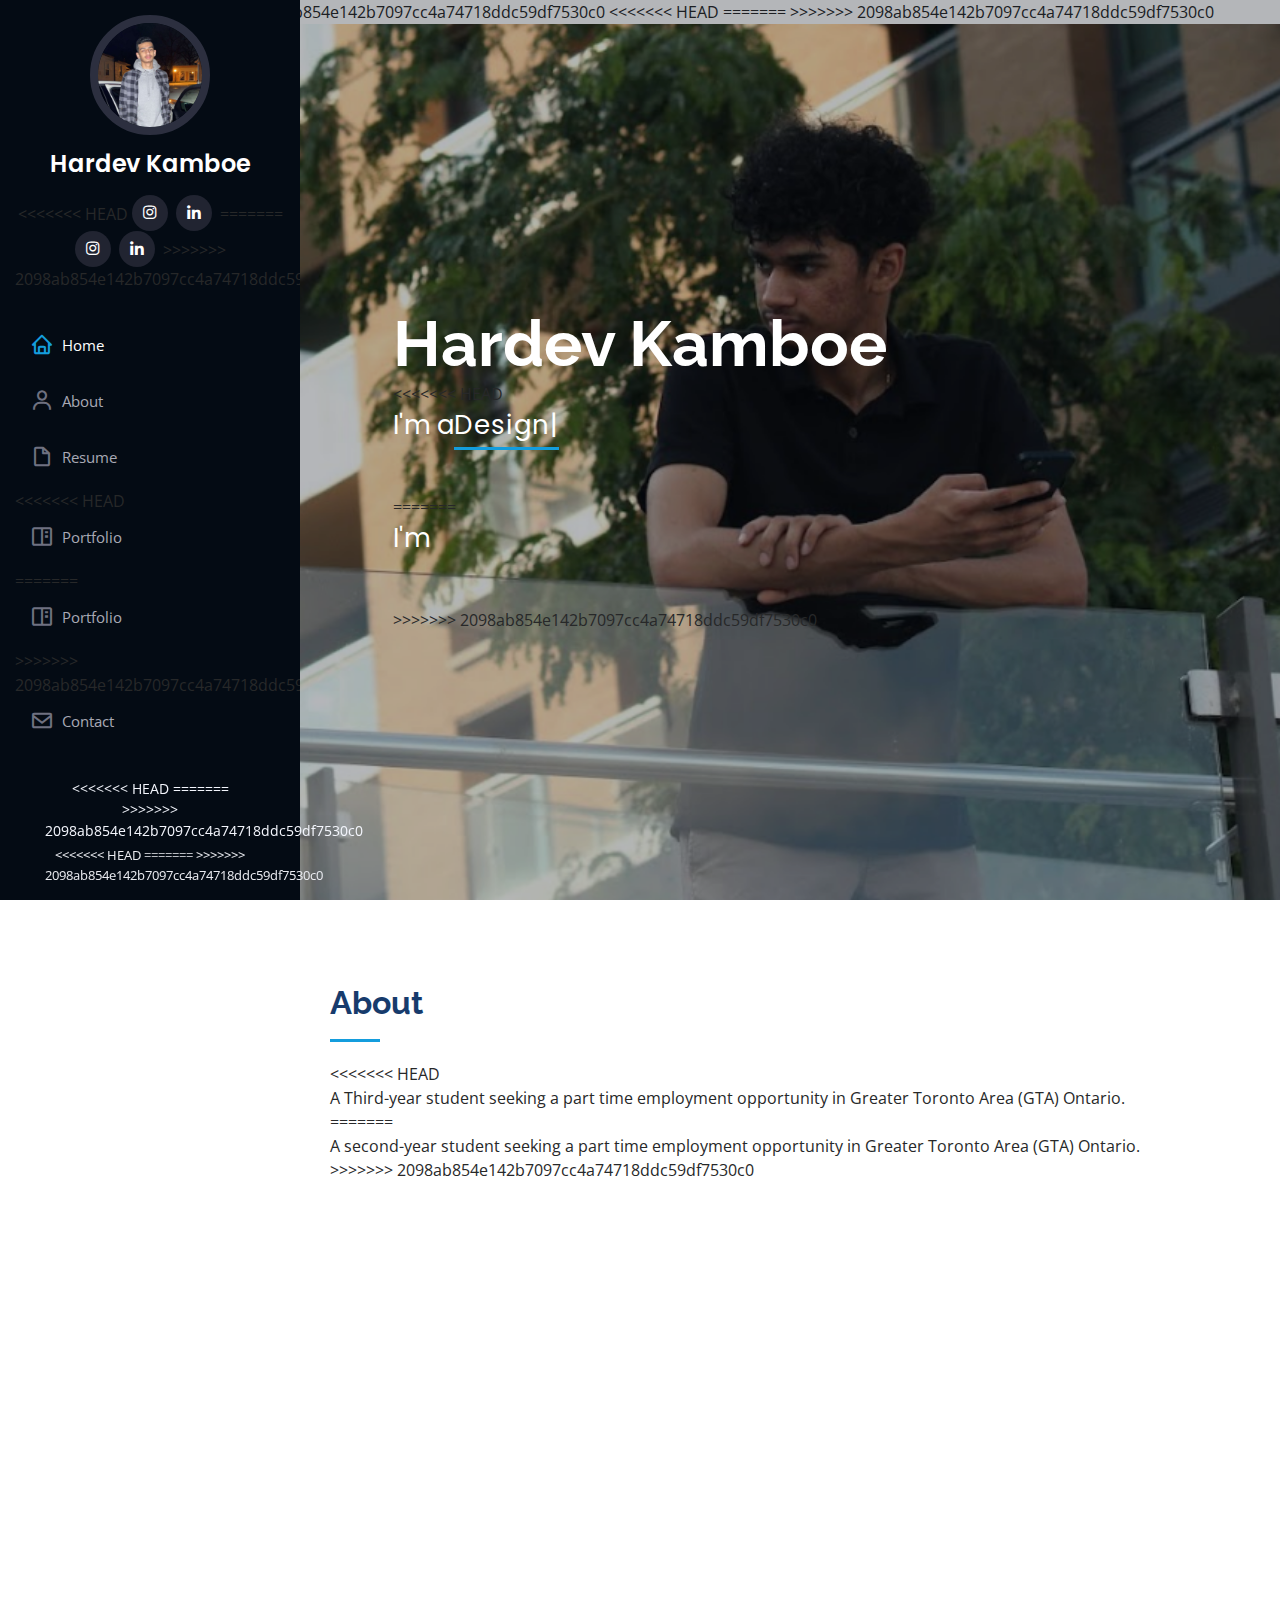
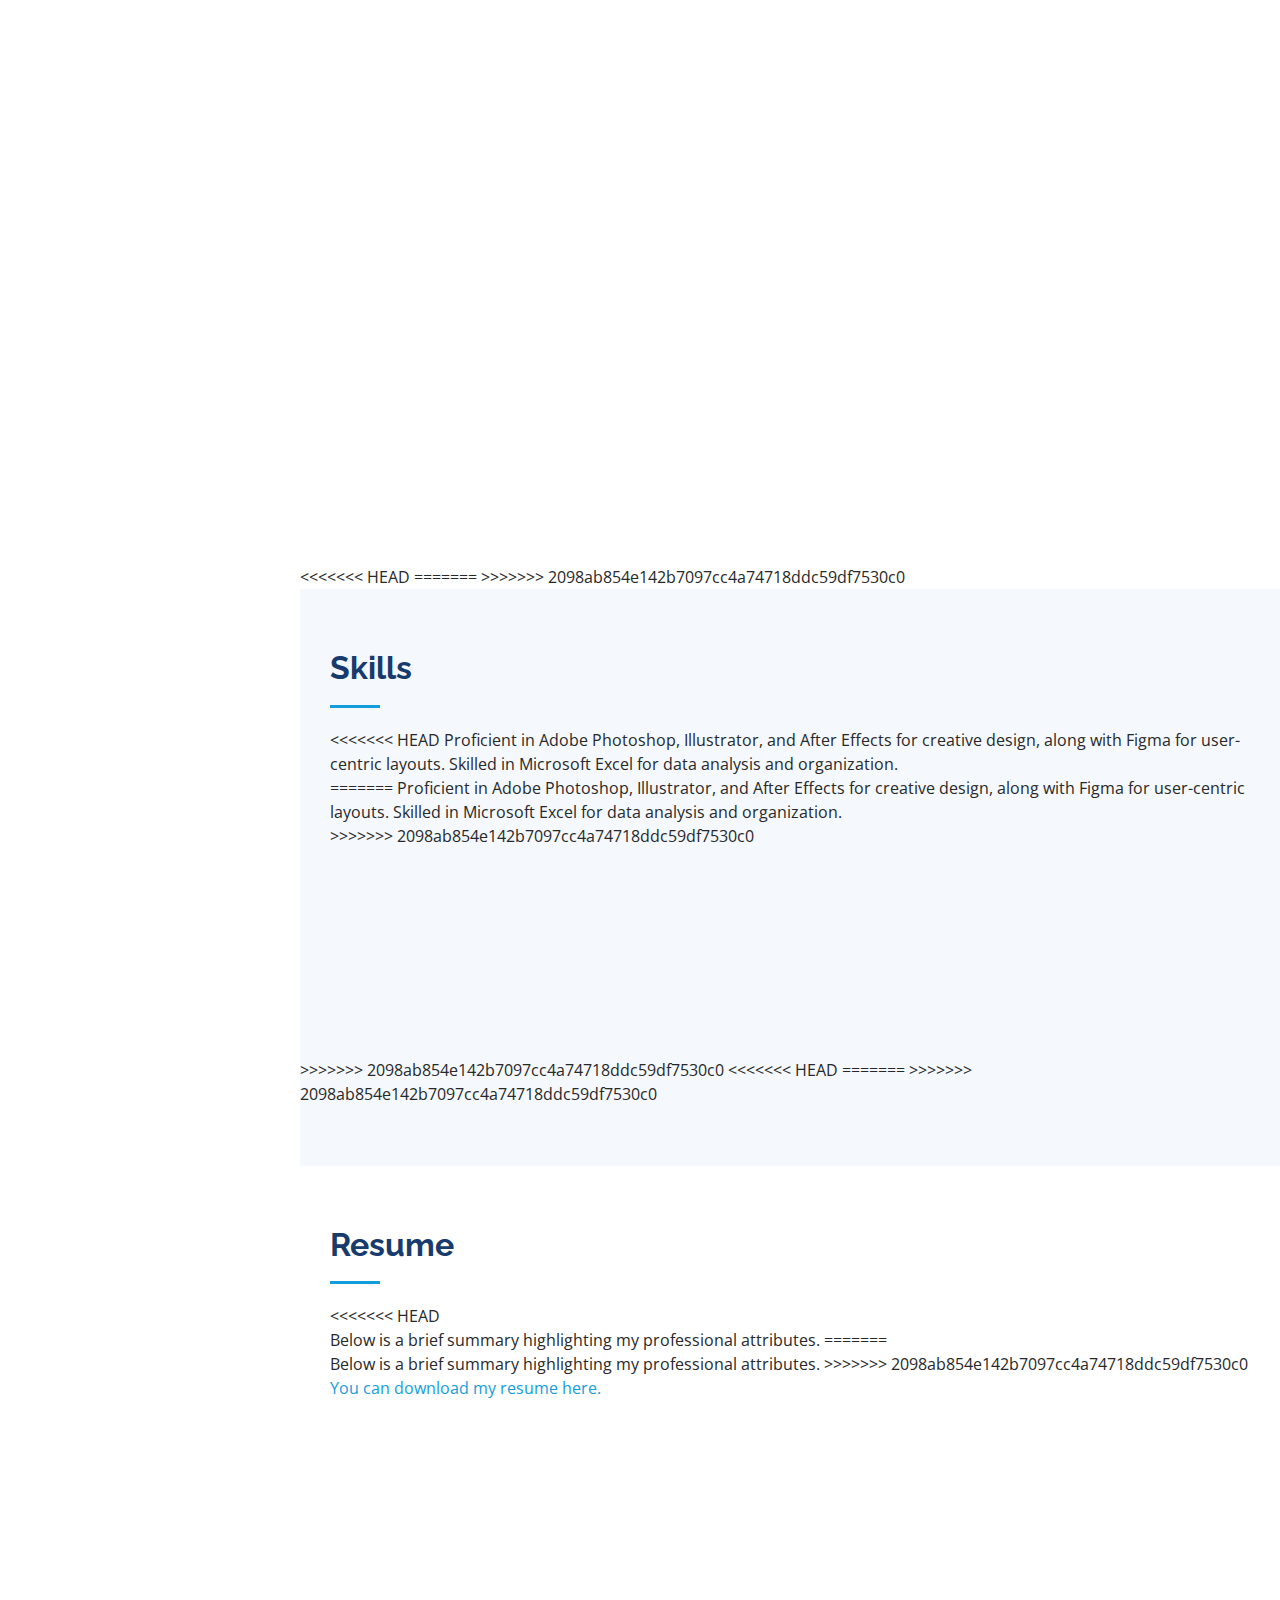
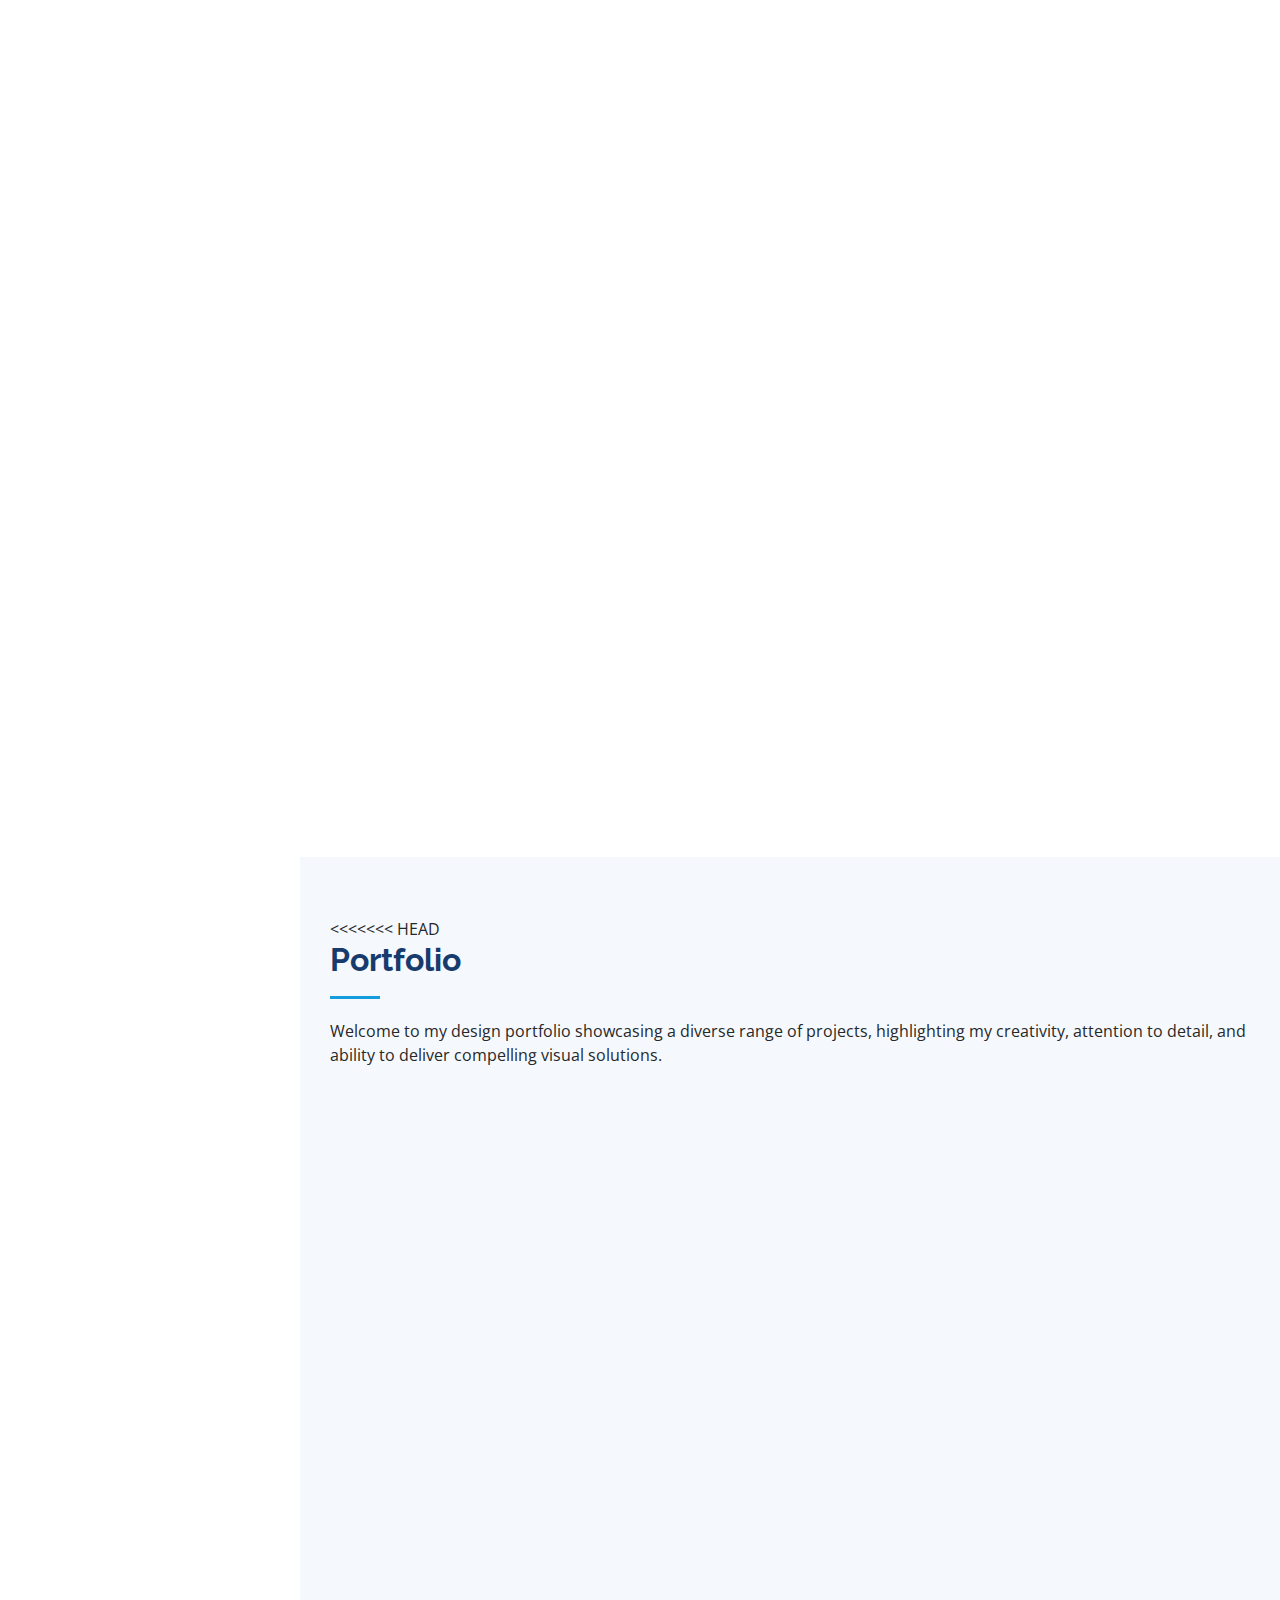
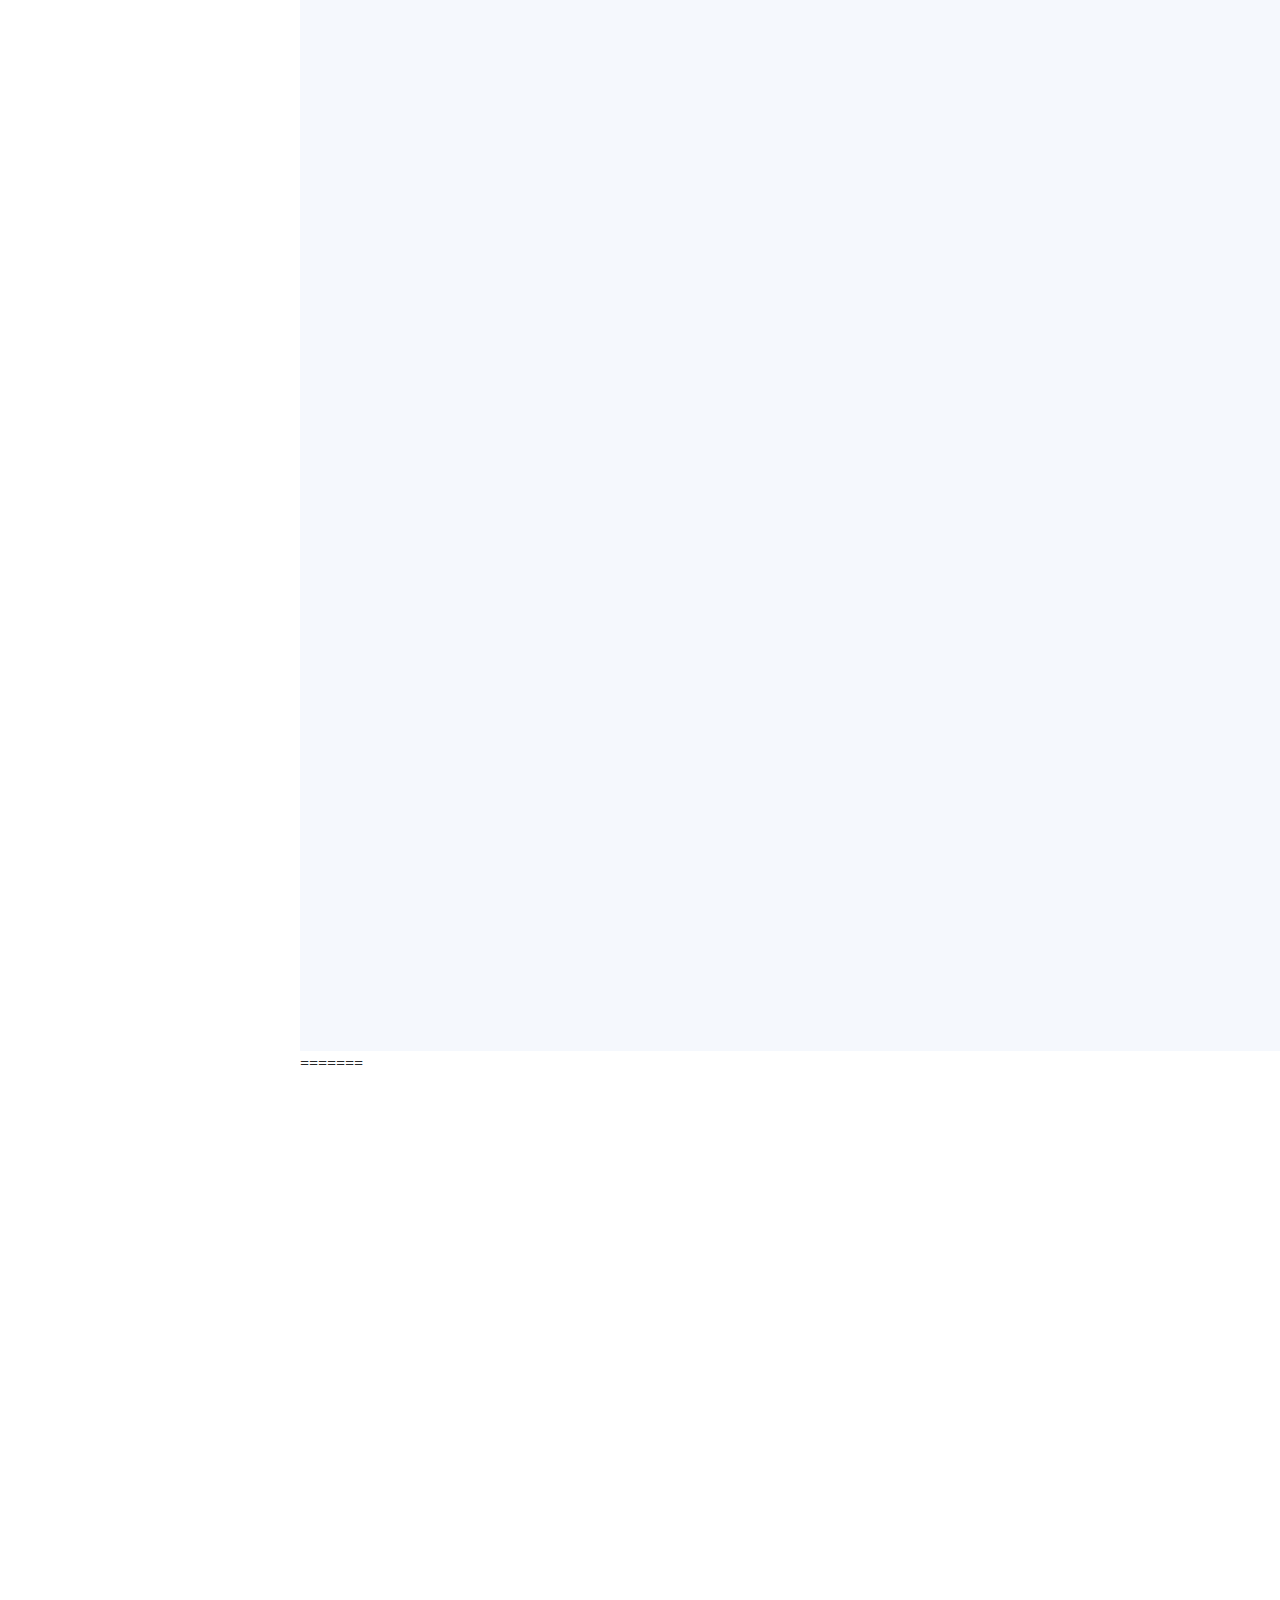
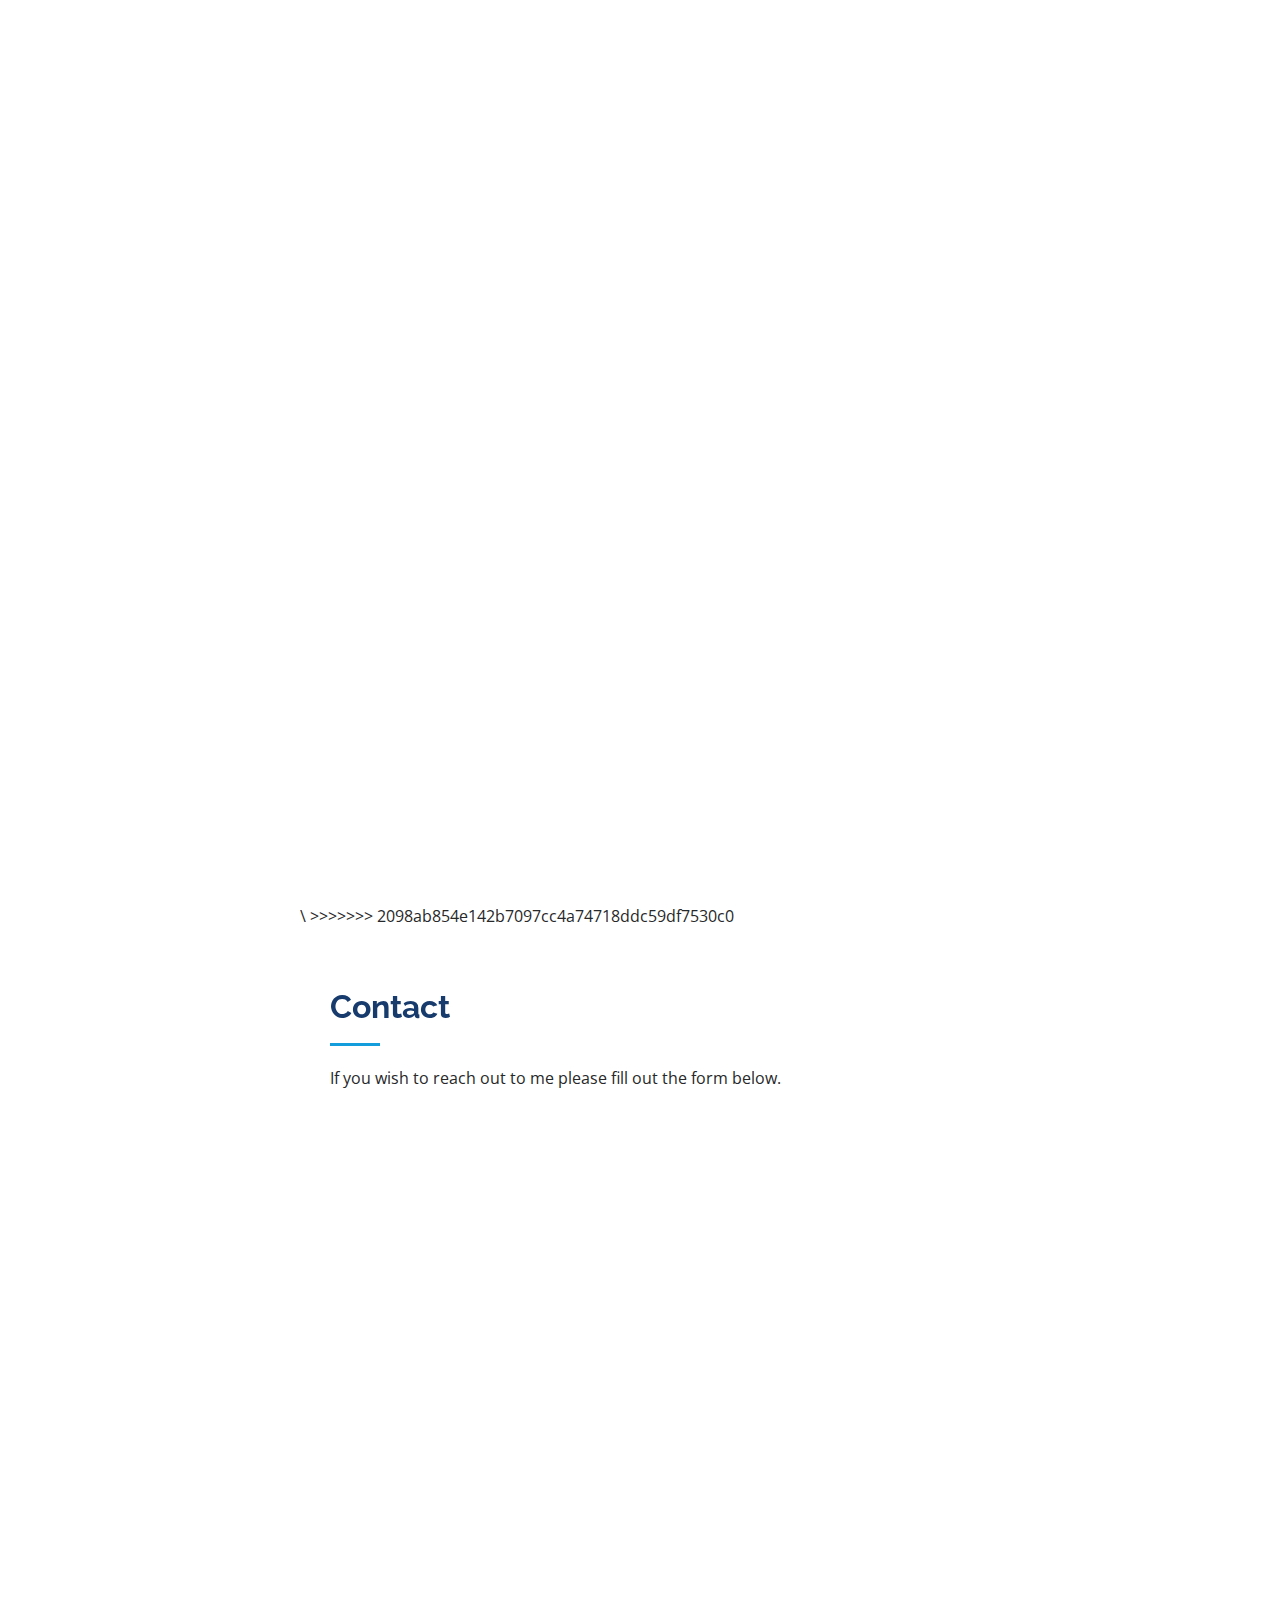
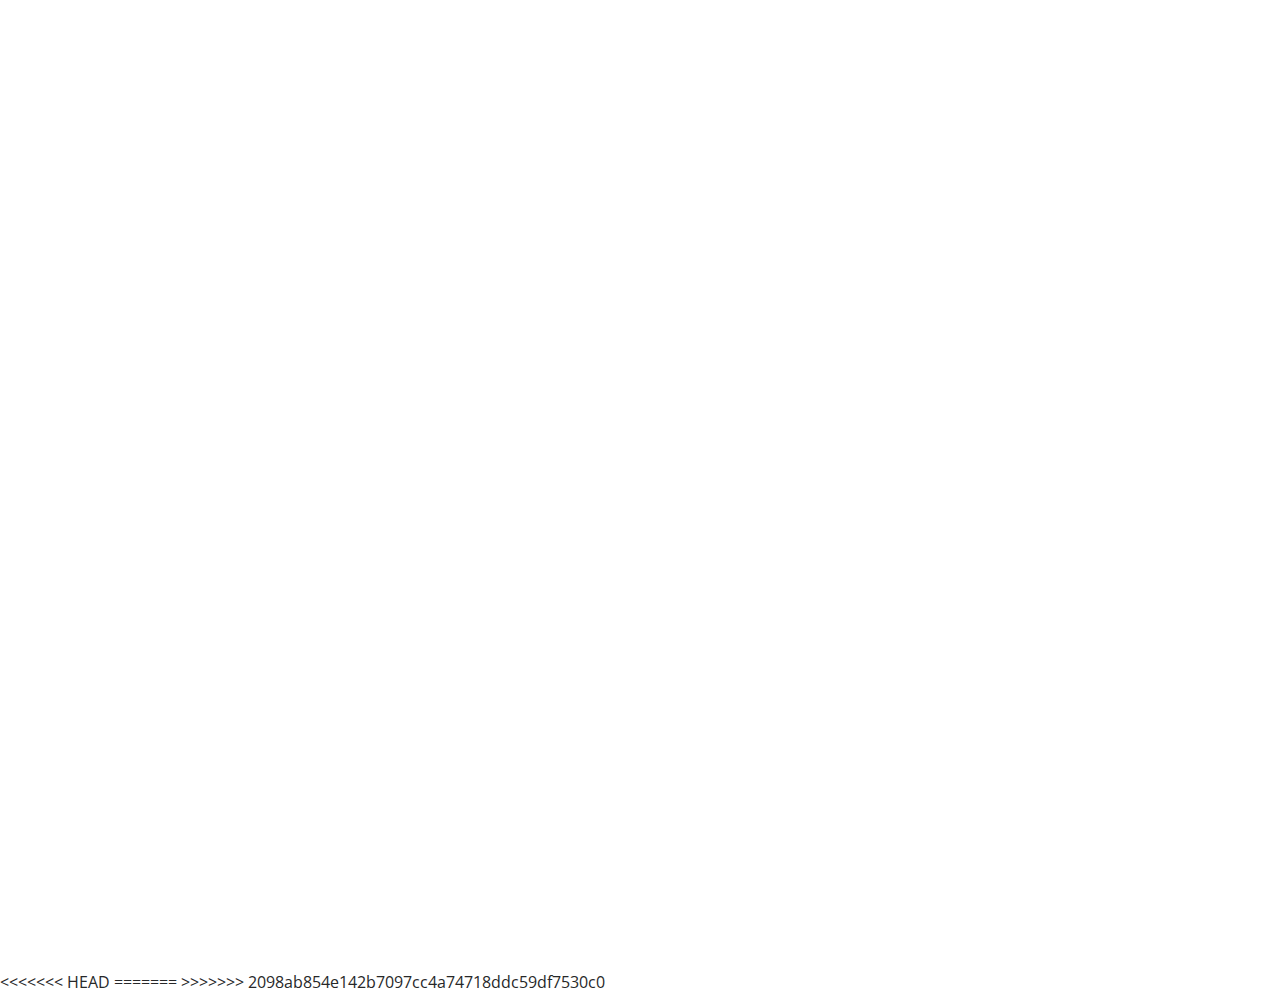
==== commit 9c39d5af: "df" ====
--- a/index.html
+++ b/index.html
@@ -6,6 +6,7 @@
   <meta content="width=device-width, initial-scale=1.0" name="viewport">
 
   <title>Hardev Kamboe Portfolio Website</title>
+<<<<<<< HEAD
   <meta
     content="Explore a curated collection of graphic design projects and creative works showcasing Hardev Kamboe's expertise in crafting compelling visual solutions across various mediums and industries."
     name="description">
@@ -61,15 +62,56 @@
 
   <meta name="twitter:image:alt" content="Hardev Kamboe Portfolio Website">
 
+=======
+  <meta content="Explore a curated collection of graphic design projects and creative works showcasing Hardev Kamboe's expertise in crafting compelling visual solutions across various mediums and industries." name="description">
+  <meta content="" name="keywords">
+
+
+
+  
+ 
+ 
+ <!-- open graph tags -->
+ 
+ <meta property="og:type" content="Website" />
+
+ <meta property="og:title" content="Hardev Kamboe Portfolio Website" />
+ 
+ <meta property="og:description" content="Explore a curated collection of graphic design projects and creative works showcasing Hardev Kamboe's expertise in crafting compelling visual solutions across various mediums and industries." />
+ 
+ <meta property="og:image" content="https://kamboe.com/assets/img/hero-bg.jpg" />
+ 
+ <meta property="og:url" content="https://www.kamboe.com" />
+ 
+ <meta property="og:site_name" content="Hardev Kamboe Portfolio Website" />
+  
+  
+  
+   <!-- Twitter tags -->
+  
+   <meta name="twitter:card" content="summary_large_image">
+  <meta name="twitter:title" content="Hardev Kamboe Portfolio Website">
+ 
+ <meta name="twitter:description" content="Explore a curated collection of graphic design projects and creative works showcasing Hardev Kamboe's expertise in crafting compelling visual solutions across various mediums and industries.">
+ 
+ <meta name="twitter:image" content="https://kamboe.com/assets/img/hero-bg.jpg">
+ 
+  <meta name="twitter:image:alt" content="Hardev Kamboe Portfolio Website">
+  
+>>>>>>> 2098ab854e142b7097cc4a74718ddc59df7530c0
 
   <!-- Favicons -->
   <link href="assets/img/favicon.png" rel="icon">
   <link href="assets/img/apple-touch-icon.png" rel="apple-touch-icon">
 
   <!-- Google Fonts -->
+<<<<<<< HEAD
   <link
     href="https://fonts.googleapis.com/css?family=Open+Sans:300,300i,400,400i,600,600i,700,700i|Raleway:300,300i,400,400i,500,500i,600,600i,700,700i|Poppins:300,300i,400,400i,500,500i,600,600i,700,700i"
     rel="stylesheet">
+=======
+  <link href="https://fonts.googleapis.com/css?family=Open+Sans:300,300i,400,400i,600,600i,700,700i|Raleway:300,300i,400,400i,500,500i,600,600i,700,700i|Poppins:300,300i,400,400i,500,500i,600,600i,700,700i" rel="stylesheet">
+>>>>>>> 2098ab854e142b7097cc4a74718ddc59df7530c0
 
   <!-- Vendor CSS Files -->
   <link href="assets/vendor/aos/aos.css" rel="stylesheet">
@@ -104,12 +146,20 @@
         <img src="assets/img/profile-img.jpg" alt="" class="img-fluid rounded-circle">
         <h1 class="text-light"><a href="index.html">Hardev Kamboe</a></h1>
         <div class="social-links mt-3 text-center">
+<<<<<<< HEAD
 
 
           <a href="https://www.instagram.com/hardev__k/" class="instagram"><i class="bx bxl-instagram"></i></a>
 
           <a href="https://www.linkedin.com/in/hardev-kamboe-882523258/" class="linkedin"><i
               class="bx bxl-linkedin"></i></a>
+=======
+          
+          
+          <a href="https://www.instagram.com/hardev__k/" class="instagram"><i class="bx bxl-instagram"></i></a>
+          
+          <a href="https://www.linkedin.com/in/hardev-kamboe-882523258/" class="linkedin"><i class="bx bxl-linkedin"></i></a>
+>>>>>>> 2098ab854e142b7097cc4a74718ddc59df7530c0
         </div>
       </div>
 
@@ -118,8 +168,12 @@
           <li><a href="#hero" class="nav-link scrollto active"><i class="bx bx-home"></i> <span>Home</span></a></li>
           <li><a href="#about" class="nav-link scrollto"><i class="bx bx-user"></i> <span>About</span></a></li>
           <li><a href="#resume" class="nav-link scrollto"><i class="bx bx-file-blank"></i> <span>Resume</span></a></li>
+<<<<<<< HEAD
           <li><a href="#portfolio" class="nav-link scrollto"><i class="bx bx-book-content"></i>
               <span>Portfolio</span></a></li>
+=======
+          <li><a href="#portfolio" class="nav-link scrollto"><i class="bx bx-book-content"></i> <span>Portfolio</span></a></li>
+>>>>>>> 2098ab854e142b7097cc4a74718ddc59df7530c0
           <li><a href="#contact" class="nav-link scrollto"><i class="bx bx-envelope"></i> <span>Contact</span></a></li>
         </ul>
       </nav><!-- .nav-menu -->
@@ -130,7 +184,11 @@
   <section id="hero" class="d-flex flex-column justify-content-center align-items-center">
     <div class="hero-container" data-aos="fade-in">
       <h1>Hardev Kamboe</h1>
+<<<<<<< HEAD
       <p>I'm a<span class="typed" data-typed-items="Designer, Student, Photographer"></span></p>
+=======
+      <p>I'm <span class="typed" data-typed-items="Designer, Student, Photographer"></span></p>
+>>>>>>> 2098ab854e142b7097cc4a74718ddc59df7530c0
     </div>
   </section><!-- End Hero -->
 
@@ -142,7 +200,11 @@
 
         <div class="section-title">
           <h2>About</h2>
+<<<<<<< HEAD
           <p>A Third-year student seeking a part time employment opportunity in Greater Toronto Area (GTA) Ontario.</p>
+=======
+          <p>A second-year student seeking a part time employment opportunity in Greater Toronto Area (GTA) Ontario.</p>
+>>>>>>> 2098ab854e142b7097cc4a74718ddc59df7530c0
         </div>
 
         <div class="row">
@@ -150,7 +212,11 @@
             <img src="assets/img/profile-img.jpg" class="img-fluid" alt="">
           </div>
           <div class="col-lg-8 pt-4 pt-lg-0 content" data-aos="fade-left">
+<<<<<<< HEAD
             <h3>Third year student studying User Experience Design (UXD)</h3>
+=======
+            <h3>Second year student studying User Experience Design (UXD)</h3>
+>>>>>>> 2098ab854e142b7097cc4a74718ddc59df7530c0
             <p class="fst-italic">
               Currently studying at Wilfid Laurier University.
             </p>
@@ -165,20 +231,32 @@
               </div>
               <div class="col-lg-6">
                 <ul>
+<<<<<<< HEAD
                   <li><i class="bi bi-chevron-right"></i> <strong>Age:</strong> <span>20</span></li>
                   <li><i class="bi bi-chevron-right"></i> <strong>Degree:</strong> <span>Undergraduate</span></li>
                   <li><i class="bi bi-chevron-right"></i> <strong>Email:</strong> <span>kamboehardev@gmail.com</span>
                   </li>
 
+=======
+                  <li><i class="bi bi-chevron-right"></i> <strong>Age:</strong> <span>19</span></li>
+                  <li><i class="bi bi-chevron-right"></i> <strong>Degree:</strong> <span>Undergraduate</span></li>
+                  <li><i class="bi bi-chevron-right"></i> <strong>Email:</strong> <span>kamboehardev@gmail.com</span></li>
+                  
+>>>>>>> 2098ab854e142b7097cc4a74718ddc59df7530c0
                 </ul>
               </div>
             </div>
             <p>
+<<<<<<< HEAD
 
               I'm a graphic design enthusiast passionate about crafting compelling visuals and enhancing user
               experiences. As a past intern at BreezeMaxWeb, I honed my skills in creating impactful designs for
               products and branding collateral. I contributed to improving websites like ISOW, applying Design Thinking
               and using Figma for a more intuitive user journey.
+=======
+              
+I'm a graphic design enthusiast passionate about crafting compelling visuals and enhancing user experiences. As a past intern at BreezeMaxWeb, I honed my skills in creating impactful designs for products and branding collateral. I contributed to improving websites like ISOW, applying Design Thinking and using Figma for a more intuitive user journey.
+>>>>>>> 2098ab854e142b7097cc4a74718ddc59df7530c0
             </p>
           </div>
         </div>
@@ -186,7 +264,11 @@
       </div>
     </section><!-- End About Section -->
 
-
+<<<<<<< HEAD
+
+=======
+ 
+>>>>>>> 2098ab854e142b7097cc4a74718ddc59df7530c0
     <!-- ======= Skills Section ======= -->
     <section id="skills" class="skills section-bg">
       <div class="container">
@@ -194,8 +276,12 @@
         <div class="section-title">
           <h2>Skills</h2>
           <p>
+<<<<<<< HEAD
             Proficient in Adobe Photoshop, Illustrator, and After Effects for creative design, along with Figma for
             user-centric layouts. Skilled in Microsoft Excel for data analysis and organization.</p>
+=======
+            Proficient in Adobe Photoshop, Illustrator, and After Effects for creative design, along with Figma for user-centric layouts. Skilled in Microsoft Excel for data analysis and organization.</p>
+>>>>>>> 2098ab854e142b7097cc4a74718ddc59df7530c0
         </div>
 
         <div class="row skills-content">
@@ -205,24 +291,36 @@
             <div class="progress">
               <span class="skill">Adobe Photoshop <i class="val">80%</i></span>
               <div class="progress-bar-wrap">
+<<<<<<< HEAD
                 <div class="progress-bar" role="progressbar" aria-valuenow="80" aria-valuemin="0" aria-valuemax="100">
                 </div>
+=======
+                <div class="progress-bar" role="progressbar" aria-valuenow="80" aria-valuemin="0" aria-valuemax="100"></div>
+>>>>>>> 2098ab854e142b7097cc4a74718ddc59df7530c0
               </div>
             </div>
 
             <div class="progress">
               <span class="skill">Adobe Illustrator<i class="val">80%</i></span>
               <div class="progress-bar-wrap">
+<<<<<<< HEAD
                 <div class="progress-bar" role="progressbar" aria-valuenow="80" aria-valuemin="0" aria-valuemax="100">
                 </div>
+=======
+                <div class="progress-bar" role="progressbar" aria-valuenow="80" aria-valuemin="0" aria-valuemax="100"></div>
+>>>>>>> 2098ab854e142b7097cc4a74718ddc59df7530c0
               </div>
             </div>
 
             <div class="progress">
               <span class="skill">Adobe After Affects <i class="val">70%</i></span>
               <div class="progress-bar-wrap">
+<<<<<<< HEAD
                 <div class="progress-bar" role="progressbar" aria-valuenow="70" aria-valuemin="0" aria-valuemax="100">
                 </div>
+=======
+                <div class="progress-bar" role="progressbar" aria-valuenow="70" aria-valuemin="0" aria-valuemax="100"></div>
+>>>>>>> 2098ab854e142b7097cc4a74718ddc59df7530c0
               </div>
             </div>
 
@@ -233,27 +331,43 @@
             <div class="progress">
               <span class="skill">Figma <i class="val">65%</i></span>
               <div class="progress-bar-wrap">
+<<<<<<< HEAD
                 <div class="progress-bar" role="progressbar" aria-valuenow="65" aria-valuemin="0" aria-valuemax="100">
                 </div>
+=======
+                <div class="progress-bar" role="progressbar" aria-valuenow="65" aria-valuemin="0" aria-valuemax="100"></div>
+>>>>>>> 2098ab854e142b7097cc4a74718ddc59df7530c0
               </div>
             </div>
 
             <div class="progress">
               <span class="skill">Microsoft Excel <i class="val">60%</i></span>
               <div class="progress-bar-wrap">
+<<<<<<< HEAD
                 <div class="progress-bar" role="progressbar" aria-valuenow="60" aria-valuemin="0" aria-valuemax="100">
                 </div>
               </div>
             </div>
 
+=======
+                <div class="progress-bar" role="progressbar" aria-valuenow="60" aria-valuemin="0" aria-valuemax="100"></div>
+              </div>
+            </div>
+
+            
+            </div>
+>>>>>>> 2098ab854e142b7097cc4a74718ddc59df7530c0
 
           </div>
 
         </div>
 
       </div>
+<<<<<<< HEAD
 
       </div>
+=======
+>>>>>>> 2098ab854e142b7097cc4a74718ddc59df7530c0
     </section><!-- End Skills Section -->
 
     <!-- ======= Resume Section ======= -->
@@ -262,7 +376,11 @@
 
         <div class="section-title">
           <h2>Resume</h2>
+<<<<<<< HEAD
           <p>Below is a brief summary highlighting my professional attributes.
+=======
+          <p>Below is a brief summary highlighting my professional attributes. 
+>>>>>>> 2098ab854e142b7097cc4a74718ddc59df7530c0
           </p>
           <p><a href="assets/img/Resume.pdf">You can download my resume here.</a></p>
         </div>
@@ -272,8 +390,12 @@
             <h3 class="resume-title">Sumary</h3>
             <div class="resume-item pb-0">
               <h4>Hardev Kamboe</h4>
+<<<<<<< HEAD
               <p><em>A driven young student dedicated to mastering user experience design principles and methodologies
                   to create intuitive and impactful digital solutions.</em></p>
+=======
+              <p><em>A driven young student dedicated to mastering user experience design principles and methodologies to create intuitive and impactful digital solutions.</em></p>
+>>>>>>> 2098ab854e142b7097cc4a74718ddc59df7530c0
               <ul>
                 <li>Toronto,Canada</li>
                 <li>289-838-5809</li>
@@ -286,23 +408,33 @@
               <h4>Bachelor’s User Experience Design Program (UX)</h4>
               <h5>2022 - Present</h5>
 
+<<<<<<< HEAD
               <p>Wilfrid Laurier University – Brantford ON.
                 This <a
                   href=https://www.wlu.ca/programs/liberal-arts/undergraduate/user-experience-design-bdes/index.html
                   class="program">program</a> emphasizes on fostering design thinking and practical skills for creating
                 impactful user experiences.
+=======
+              <p>Wilfrid Laurier University – Brantford ON. 
+                This <a href=https://www.wlu.ca/programs/liberal-arts/undergraduate/user-experience-design-bdes/index.html class="program">program</a> emphasizes on fostering design thinking and practical skills for creating impactful user experiences.
+>>>>>>> 2098ab854e142b7097cc4a74718ddc59df7530c0
               </p>
             </div>
             <div class="resume-item">
               <h4>MM Robinson High School</h4>
               <h5>2018 - 2022</h5>
-
+<<<<<<< HEAD
+
+=======
+ 
+>>>>>>> 2098ab854e142b7097cc4a74718ddc59df7530c0
               <p>Highschool Diploma Achieved
               </p>
             </div>
           </div>
           <div class="col-lg-6" data-aos="fade-up" data-aos-delay="100">
             <h3 class="resume-title">Professional Experience</h3>
+<<<<<<< HEAD
 
             <div class="resume-item">
               <h4>Self-Published Writer</h4>
@@ -320,6 +452,13 @@
               <h5>May 2023 – July 2023</h5>
               <p><em>Breeze Max Web, Ontario, Canada <a href="https://breezemaxweb.com">www.breezemaxweb.com/</a></em>
               </p>
+=======
+        
+            <div class="resume-item">
+              <h4>Breeze Max Web Graphic Design Internship</h4>
+              <h5>May 2023 – July 2023</h5>
+              <p><em>Breeze Max Web, Ontario, Canada <a href="https://breezemaxweb.com" >www.breezemaxweb.com/</a></em></p>
+>>>>>>> 2098ab854e142b7097cc4a74718ddc59df7530c0
               <ul>
                 <li>Created visually engaging Google Ads using Adobe Photoshop.</li>
                 <li>Utilized Adobe Photoshop to create wireframes that visually
@@ -329,7 +468,10 @@
                   essence of the project.</li>
               </ul>
             </div>
-
+<<<<<<< HEAD
+
+=======
+>>>>>>> 2098ab854e142b7097cc4a74718ddc59df7530c0
           </div>
         </div>
 
@@ -340,6 +482,7 @@
     <section id="portfolio" class="portfolio section-bg">
       <div class="container">
 
+<<<<<<< HEAD
         <!-- Section Title -->
         <div class="section-title">
           <h2>Portfolio</h2>
@@ -357,10 +500,27 @@
               <li data-filter=".filter-aftereffect">Adobe After Effects</li>
               <li data-filter=".filter-photo">Photographs</li>
               <a class="fontstyle" href="./Assets/Sketchbook.pdf">Sketches</a>
+=======
+        <div class="section-title">
+          <h2>Portfolio</h2>
+          <p>Welcome to my design portfolio showcasing a diverse range of projects, highlighting my creativity, attention to detail, and ability to deliver compelling visual solutions.</p>
+        </div>
+
+        <div class="row" data-aos="fade-up">
+          <div class="col-lg-12 d-flex justify-content-center">
+            <ul id="portfolio-flters">
+              <li data-filter="*" class="filter-active">All</li>
+              <li data-filter=".filter-photoshop">Adobe Photoshop</li>
+              <li data-filter=".filter-illustrator">Adobe Illustrator</li>
+              <li data-filter=".filter-aftereffect">Adobe After Affects</li>
+              <li data-filter=".filter-photo">Photographs</li>
+              <a class="fontstyle" href="https://kamboe.com/images/Sketchbook.pdf">Sketches</a>
+>>>>>>> 2098ab854e142b7097cc4a74718ddc59df7530c0
             </ul>
           </div>
         </div>
 
+<<<<<<< HEAD
         <!-- Portfolio Container -->
         <div class="row portfolio-container" data-aos="fade-up" data-aos-delay="100">
 
@@ -802,6 +962,148 @@
     </section>
 
 
+=======
+        <div class="row portfolio-container" data-aos="fade-up" data-aos-delay="100">
+
+         
+
+
+
+
+
+        <!-- Add for Photoshop Projects -->
+        <div class="col-lg-4 col-md-6 portfolio-item filter-photoshop">
+          <div class="portfolio-wrap">
+            <img src="assets/img/portfolio/photoshop1.jpg" class="img-fluid" alt="">
+            <div class="portfolio-links">
+              <a href="assets/img/portfolio/photoshop1.jpg" data-gallery="portfolioGallery" class="portfolio-lightbox" title="This is a resturant menu I made"><i class="bx bx-plus"></i></a>
+              <a href="portfolio-details.html" title="More Details"><i class="bx bx-link"></i></a>
+            </div>
+          </div>
+        </div>
+
+
+
+        <div class="col-lg-4 col-md-6 portfolio-item filter-photoshop">
+          <div class="portfolio-wrap">
+            <img src="assets/img/portfolio/photoshop2.jpg" class="img-fluid" alt="">
+            <div class="portfolio-links">
+              <a href="assets/img/portfolio/photoshop2.jpg" data-gallery="portfolioGallery" class="portfolio-lightbox" title="Card 1"><i class="bx bx-plus"></i></a>
+              <a href="portfolio-details.html" title="More Details"><i class="bx bx-link"></i></a>
+            </div>
+          </div>
+        </div>
+
+<!-- Add for Illustrator Projects -->
+
+
+<div class="col-lg-4 col-md-6 portfolio-item filter-illustrator">
+  <div class="portfolio-wrap">
+    <img src="assets/img/portfolio/photoshop3.jpg" class="img-fluid" alt="">
+    <div class="portfolio-links">
+      <a href="assets/img/portfolio/photoshop3.jpg" data-gallery="portfolioGallery" class="portfolio-lightbox" title="Card 3"><i class="bx bx-plus"></i></a>
+      <a href="portfolio-details.html" title="More Details"><i class="bx bx-link"></i></a>
+    </div>
+  </div>
+</div>
+
+<div class="col-lg-4 col-md-6 portfolio-item filter-illustrator">
+  <div class="portfolio-wrap">
+    <img src="assets/img/portfolio/photoshop4.jpg" class="img-fluid" alt="">
+    <div class="portfolio-links">
+      <a href="assets/img/portfolio/photoshop4.jpg" data-gallery="portfolioGallery" class="portfolio-lightbox" title="Card 2"><i class="bx bx-plus"></i></a>
+      <a href="portfolio-details.html" title="More Details"><i class="bx bx-link"></i></a>
+    </div>
+  </div>
+</div>
+
+<div class="col-lg-4 col-md-6 portfolio-item filter-illustrator">
+  <div class="portfolio-wrap">
+    <img src="assets/img/portfolio/photoshop5.jpg" class="img-fluid" alt="">
+    <div class="portfolio-links">
+      <a href="assets/img/portfolio/photoshop5.jpg" data-gallery="portfolioGallery" class="portfolio-lightbox" title="Card 2"><i class="bx bx-plus"></i></a>
+      <a href="portfolio-details.html" title="More Details"><i class="bx bx-link"></i></a>
+    </div>
+  </div>
+</div>
+
+<!-- Add for After Effect Projects -->
+
+
+
+          <div class="col-lg-4 col-md-6 portfolio-item filter-aftereffect">
+            <div class="portfolio-wrap1">
+              <!-- <img src="assets/img/portfolio/portfolio-2.jpg" class="img-fluid" alt=""> -->
+              <iframe width="100%" height="315" src="https://www.youtube.com/embed/txPtRznpClI?si=hGg9BRD3-lsCUjyy" title="YouTube video player" frameborder="0" allow="accelerometer; autoplay; clipboard-write; encrypted-media; gyroscope; picture-in-picture; web-share" allowfullscreen></iframe>
+            </div>
+          </div>
+
+          
+
+
+          <div class="col-lg-4 col-md-6 portfolio-item filter-aftereffect">
+            <div class="portfolio-wrap">
+              <iframe width="100%" height="315" src="https://www.youtube.com/embed/Zup24veFqCw?si=JuNNnWvRyEyKBo3i" title="YouTube video player" frameborder="0" allow="accelerometer; autoplay; clipboard-write; encrypted-media; gyroscope; picture-in-picture; web-share" allowfullscreen></iframe>
+            </div>
+          </div>
+
+          <div class="col-lg-4 col-md-6 portfolio-item filter-aftereffect">
+            <div class="portfolio-wrap">
+              <iframe width="100%" height="315" src="https://www.youtube.com/embed/RqXbTGhtl30?si=WxvqL0TUO-UKcfnn" title="YouTube video player" frameborder="0" allow="accelerometer; autoplay; clipboard-write; encrypted-media; gyroscope; picture-in-picture; web-share" allowfullscreen></iframe>
+            </div>
+          </div>
+
+          <div class="col-lg-4 col-md-6 portfolio-item filter-aftereffect">
+            <div class="portfolio-wrap">
+              <iframe width="100%" height="315" src="https://www.youtube.com/embed/CRTjxAvqmtE?si=ST-DHYr-czMiWb7l" title="YouTube video player" frameborder="0" allow="accelerometer; autoplay; clipboard-write; encrypted-media; gyroscope; picture-in-picture; web-share" allowfullscreen></iframe>
+            </div>
+          </div>
+
+
+<!-- Add for Photographs Projects -->
+          
+          <div class="col-lg-4 col-md-6 portfolio-item filter-photo">
+            <div class="portfolio-wrap">
+              <img src="assets/img/portfolio/photo1.jpg" class="img-fluid" alt="">
+              <div class="portfolio-links">
+                <a href="assets/img/portfolio/photo1.jpg" data-gallery="portfolioGallery" class="portfolio-lightbox" title="A close up of a plant on a cold winter day"><i class="bx bx-plus"></i></a>
+                <a href="portfolio-details.html" title="More Details"><i class="bx bx-link"></i></a>
+              </div>
+            </div>
+          </div>
+
+          <div class="col-lg-4 col-md-6 portfolio-item filter-photo">
+            <div class="portfolio-wrap">
+              <img src="assets/img/portfolio/photo2.jpg" class="img-fluid" alt="">
+              <div class="portfolio-links">
+                <a href="assets/img/portfolio/photo2.jpg" data-gallery="portfolioGallery" class="portfolio-lightbox" title="A replica of a Pagoda by the Burling Ontario public library"><i class="bx bx-plus"></i></a>
+                <a href="portfolio-details.html" title="More Details"><i class="bx bx-link"></i></a>
+              </div>
+            </div>
+          </div>
+
+          <div class="col-lg-4 col-md-6 portfolio-item filter-photo">
+            <div class="portfolio-wrap">
+              <img src="assets/img/portfolio/photo3.jpg" class="img-fluid" alt="">
+              <div class="portfolio-links">
+                <a href="assets/img/portfolio/photo3.jpg" data-gallery="portfolioGallery" class="portfolio-lightbox" title="A replica of a old mill at the Milcroft golf course in Burlington Ontario"><i class="bx bx-plus"></i></a>
+                <a href="portfolio-details.html" title="More Details"><i class="bx bx-link"></i></a>
+              </div>
+            </div>
+          </div>
+
+
+
+
+
+
+        </div>
+
+      </div>
+    </section><!-- End Portfolio Section -->
+
+    \
+>>>>>>> 2098ab854e142b7097cc4a74718ddc59df7530c0
 
     <!-- ======= Contact Section ======= -->
     <section id="contact" class="contact">
@@ -834,10 +1136,14 @@
                 <p>+1 289 838 5809</p>
               </div>
 
+<<<<<<< HEAD
               <iframe
                 src="https://www.google.com/maps/embed?pb=!1m18!1m12!1m3!1d92793.56933689487!2d-79.92249155185142!3d43.381225797742076!2m3!1f0!2f0!3f0!3m2!1i1024!2i768!4f13.1!3m3!1m2!1s0x882b63d2965d93b7%3A0xa44a27764c2b554f!2sBurlington%2C%20ON!5e0!3m2!1sen!2sca!4v1704718680445!5m2!1sen!2sca"
                 width="100%" height="450" style="border:0;" allowfullscreen="" loading="lazy"
                 referrerpolicy="no-referrer-when-downgrade"></iframe>
+=======
+              <iframe src="https://www.google.com/maps/embed?pb=!1m18!1m12!1m3!1d92793.56933689487!2d-79.92249155185142!3d43.381225797742076!2m3!1f0!2f0!3f0!3m2!1i1024!2i768!4f13.1!3m3!1m2!1s0x882b63d2965d93b7%3A0xa44a27764c2b554f!2sBurlington%2C%20ON!5e0!3m2!1sen!2sca!4v1704718680445!5m2!1sen!2sca" width="100%" height="450" style="border:0;" allowfullscreen="" loading="lazy" referrerpolicy="no-referrer-when-downgrade"></iframe>
+>>>>>>> 2098ab854e142b7097cc4a74718ddc59df7530c0
             </div>
 
           </div>
@@ -882,20 +1188,32 @@
   <footer id="footer">
     <div class="container">
       <div class="copyright">
-
+<<<<<<< HEAD
+
+=======
+        
+>>>>>>> 2098ab854e142b7097cc4a74718ddc59df7530c0
       </div>
       <div class="credits">
         <!-- All the links in the footer should remain intact. -->
         <!-- You can delete the links only if you purchased the pro version. -->
         <!-- Licensing information: https://bootstrapmade.com/license/ -->
         <!-- Purchase the pro version with working PHP/AJAX contact form: https://bootstrapmade.com/iportfolio-bootstrap-portfolio-websites-template/ -->
-
+<<<<<<< HEAD
+
+=======
+       
+>>>>>>> 2098ab854e142b7097cc4a74718ddc59df7530c0
       </div>
     </div>
   </footer><!-- End  Footer -->
 
+<<<<<<< HEAD
   <a href="#" class="back-to-top d-flex align-items-center justify-content-center"><i
       class="bi bi-arrow-up-short"></i></a>
+=======
+  <a href="#" class="back-to-top d-flex align-items-center justify-content-center"><i class="bi bi-arrow-up-short"></i></a>
+>>>>>>> 2098ab854e142b7097cc4a74718ddc59df7530c0
 
   <!-- Vendor JS Files -->
   <script src="assets/vendor/purecounter/purecounter_vanilla.js"></script>
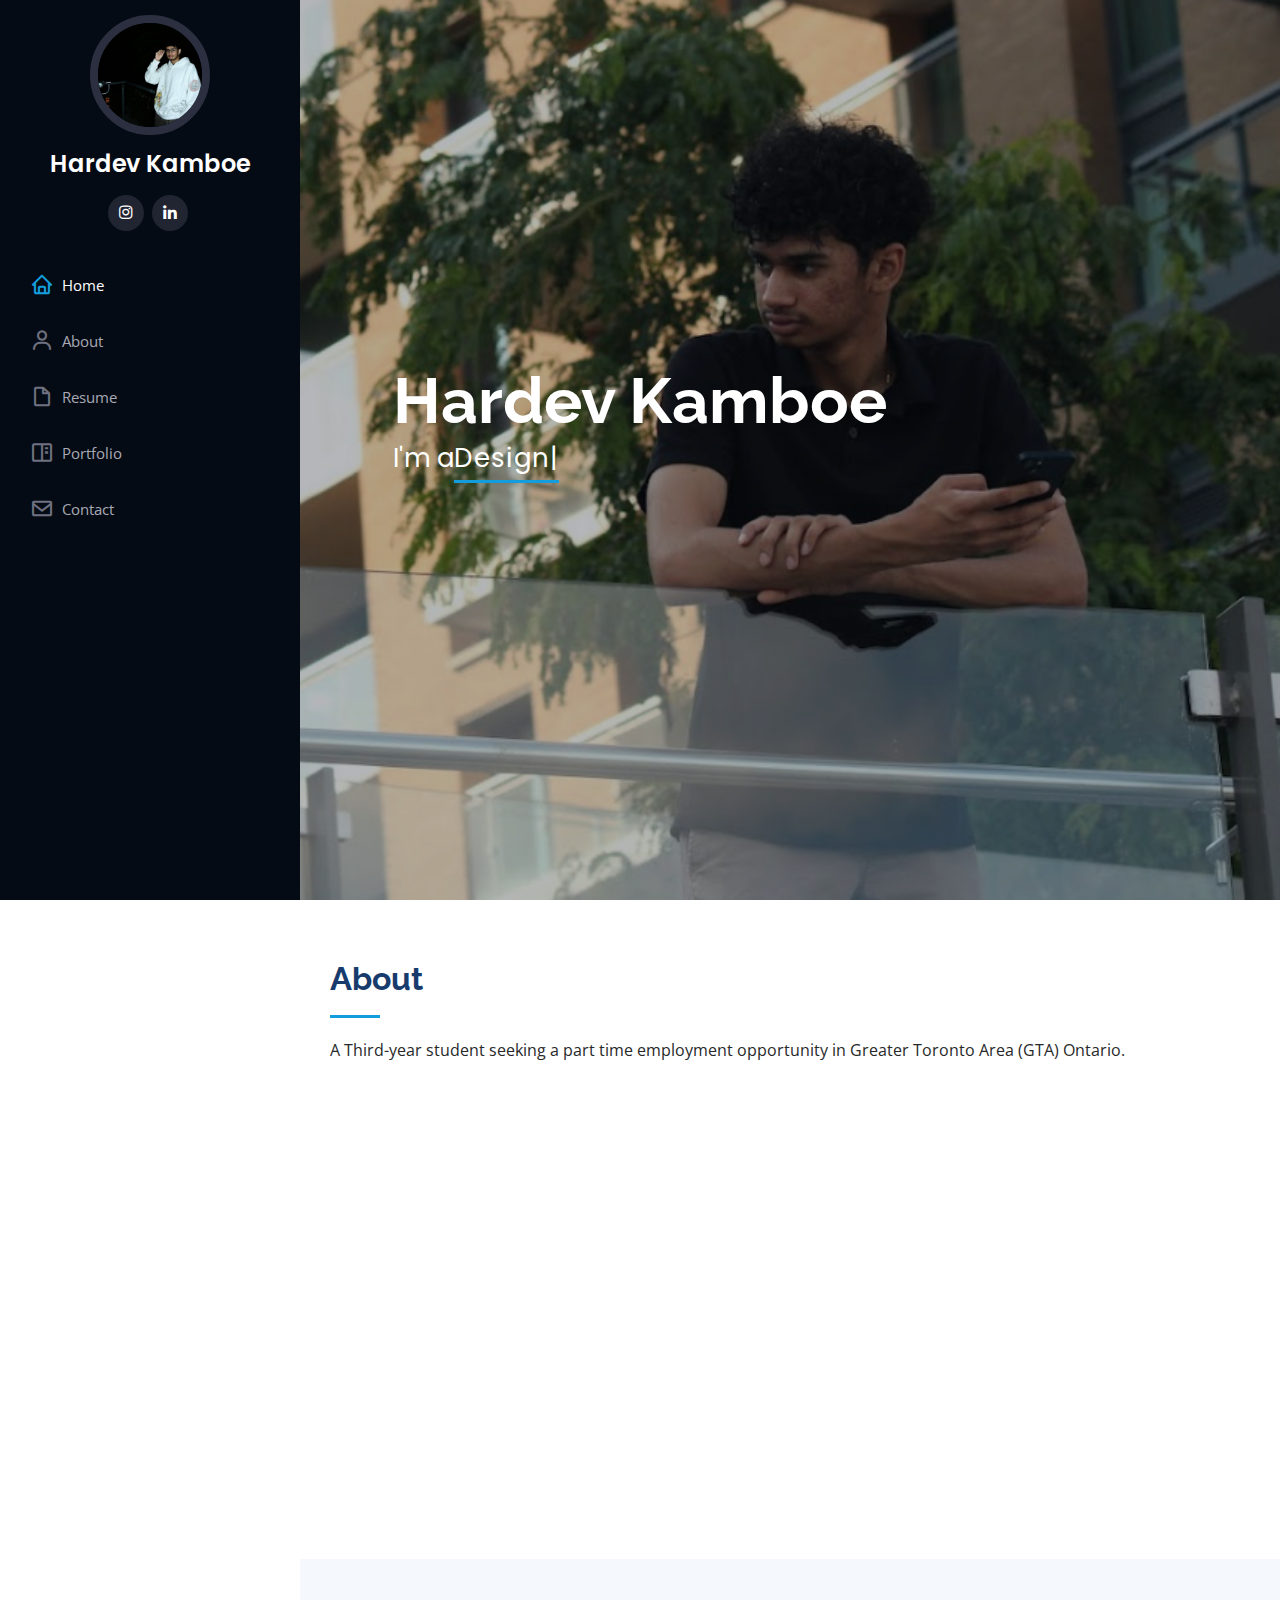
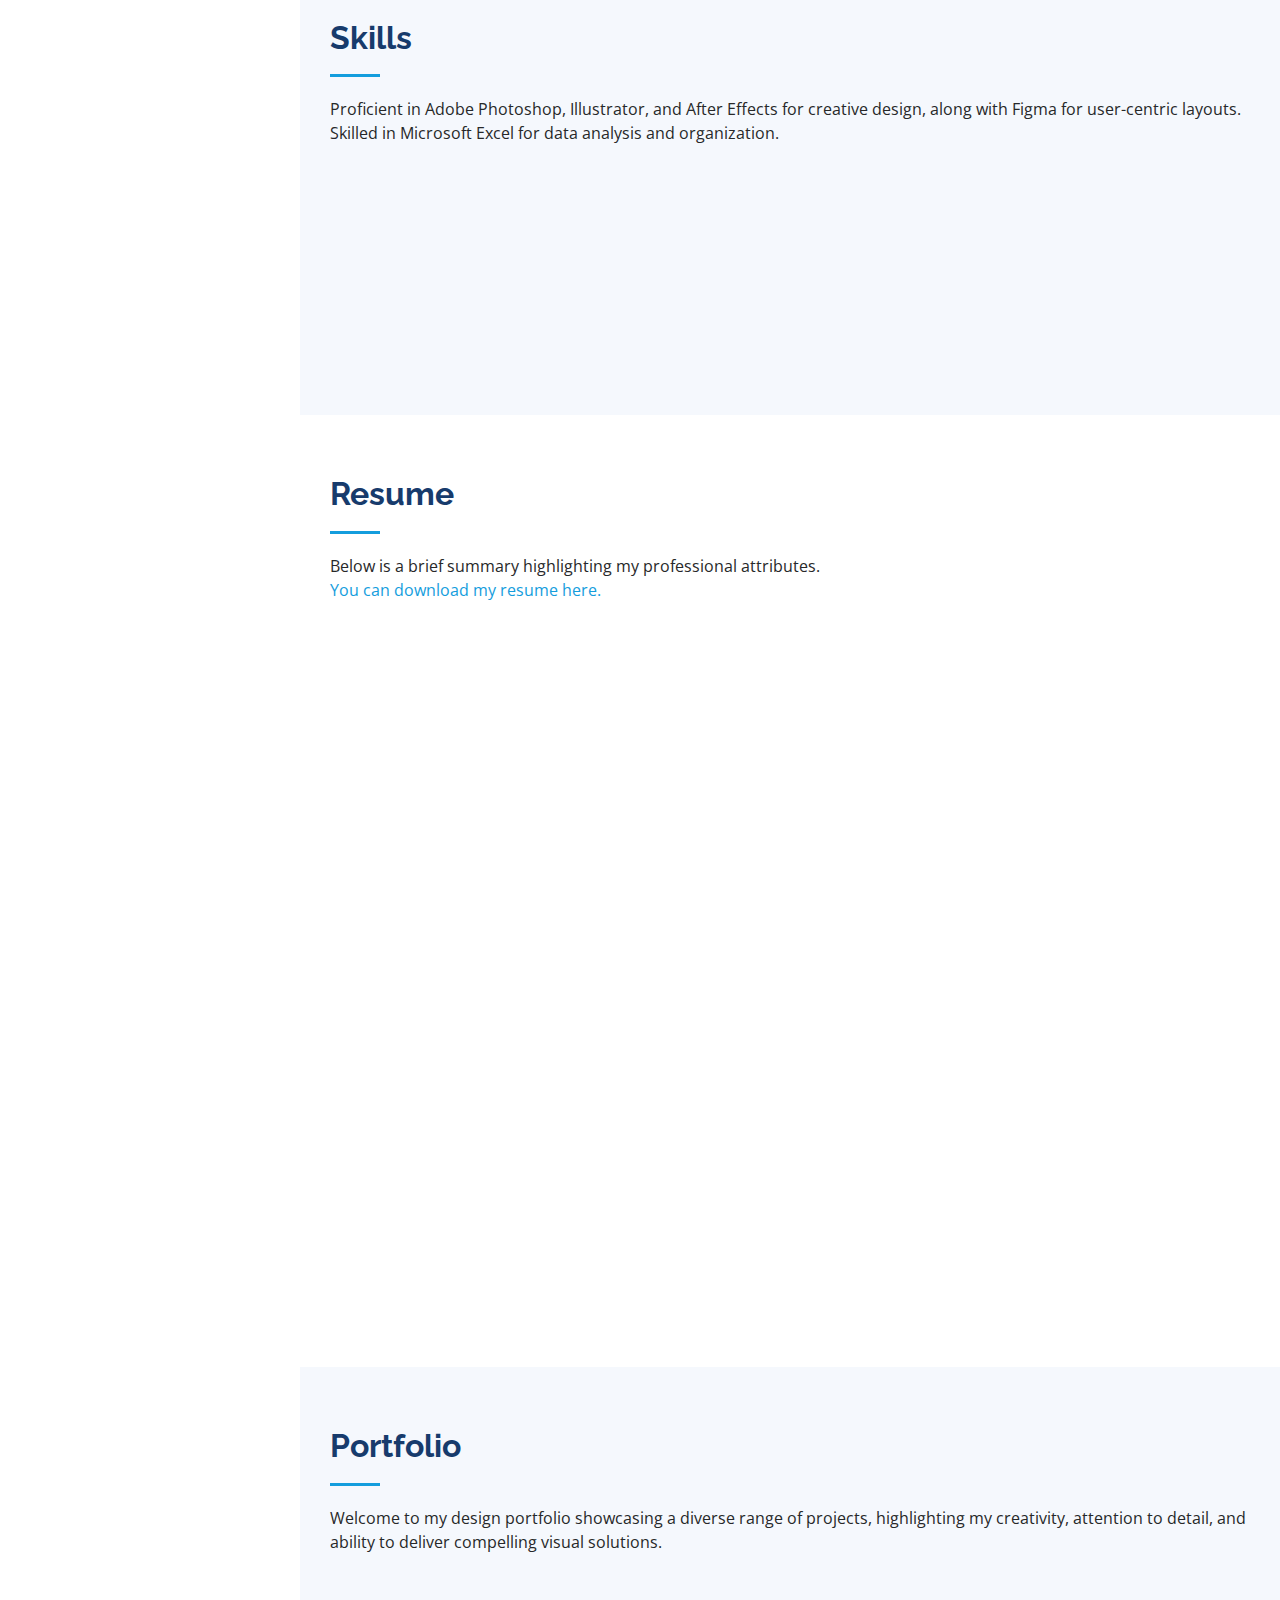
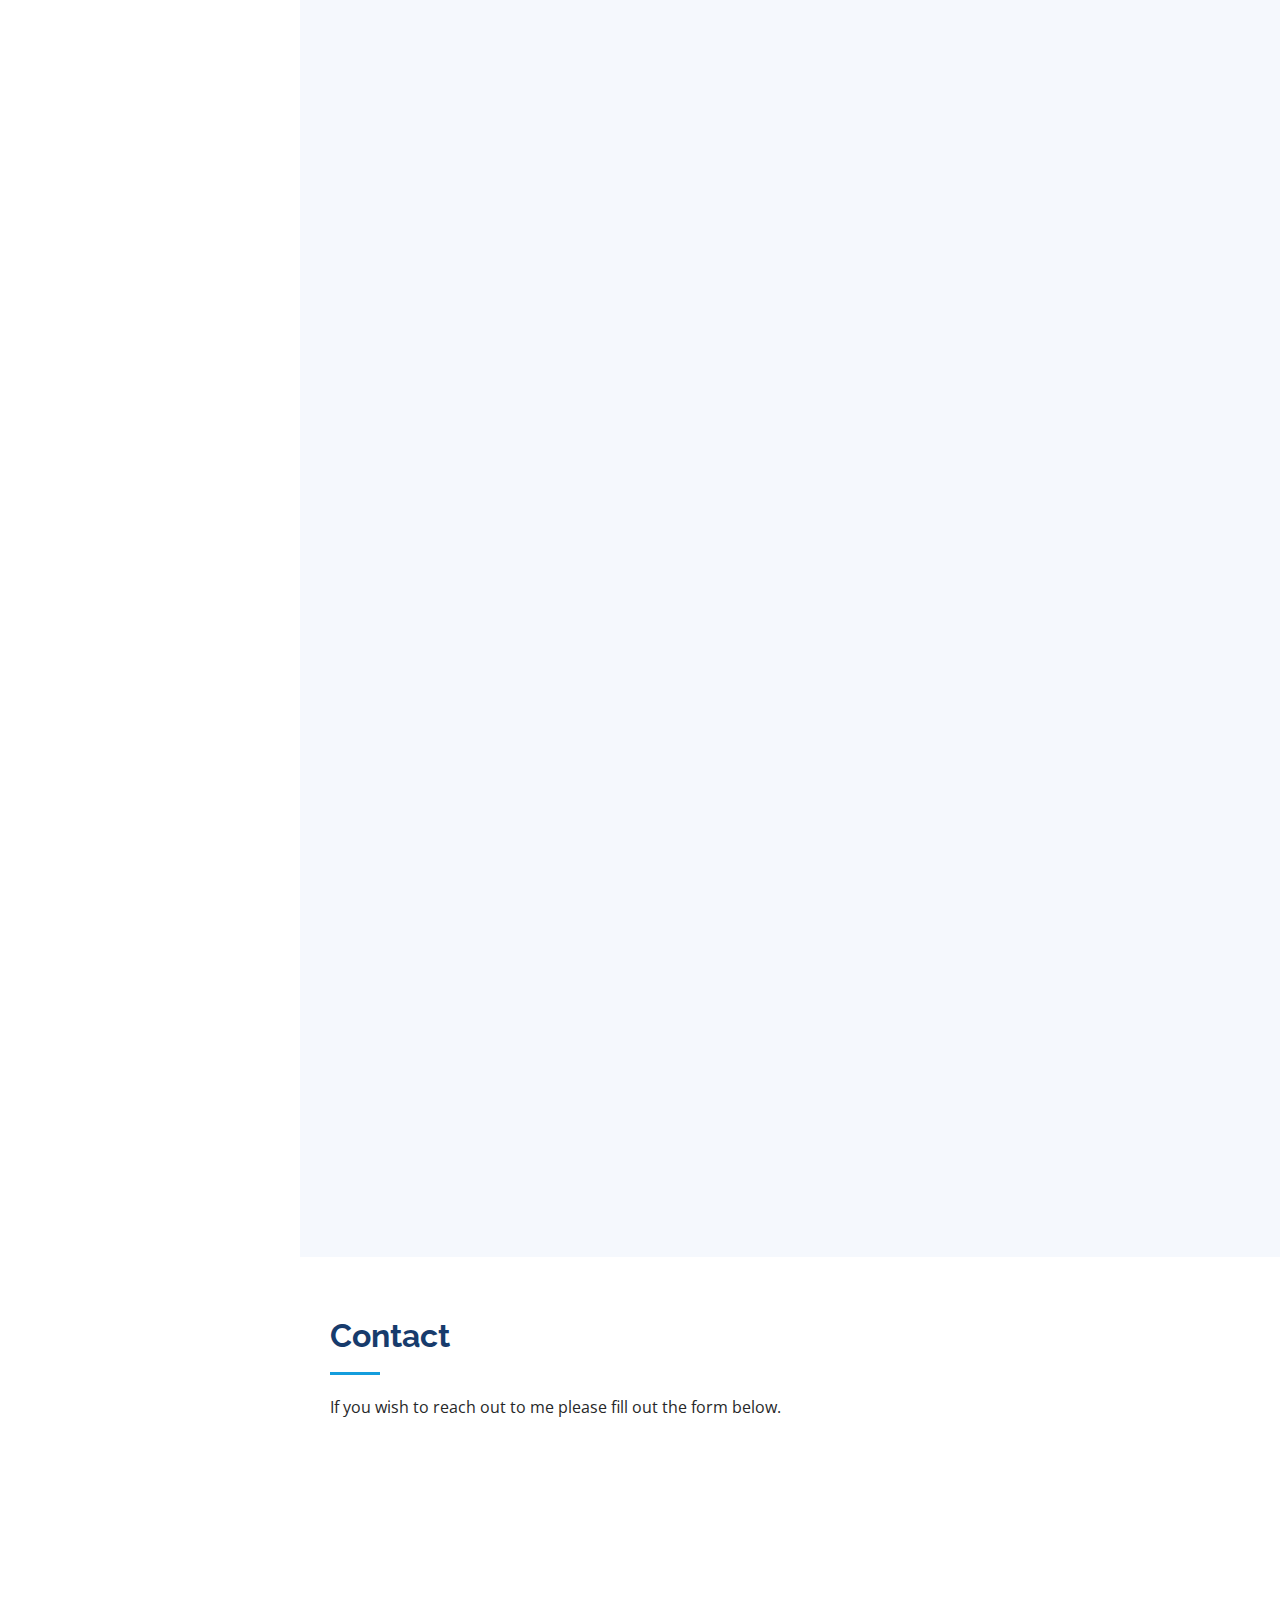
==== commit d4ba75e5: "sd" ====
--- a/index.html
+++ b/index.html
@@ -6,7 +6,6 @@
   <meta content="width=device-width, initial-scale=1.0" name="viewport">
 
   <title>Hardev Kamboe Portfolio Website</title>
-<<<<<<< HEAD
   <meta
     content="Explore a curated collection of graphic design projects and creative works showcasing Hardev Kamboe's expertise in crafting compelling visual solutions across various mediums and industries."
     name="description">
@@ -62,56 +61,15 @@
 
   <meta name="twitter:image:alt" content="Hardev Kamboe Portfolio Website">
 
-=======
-  <meta content="Explore a curated collection of graphic design projects and creative works showcasing Hardev Kamboe's expertise in crafting compelling visual solutions across various mediums and industries." name="description">
-  <meta content="" name="keywords">
-
-
-
-  
- 
- 
- <!-- open graph tags -->
- 
- <meta property="og:type" content="Website" />
-
- <meta property="og:title" content="Hardev Kamboe Portfolio Website" />
- 
- <meta property="og:description" content="Explore a curated collection of graphic design projects and creative works showcasing Hardev Kamboe's expertise in crafting compelling visual solutions across various mediums and industries." />
- 
- <meta property="og:image" content="https://kamboe.com/assets/img/hero-bg.jpg" />
- 
- <meta property="og:url" content="https://www.kamboe.com" />
- 
- <meta property="og:site_name" content="Hardev Kamboe Portfolio Website" />
-  
-  
-  
-   <!-- Twitter tags -->
-  
-   <meta name="twitter:card" content="summary_large_image">
-  <meta name="twitter:title" content="Hardev Kamboe Portfolio Website">
- 
- <meta name="twitter:description" content="Explore a curated collection of graphic design projects and creative works showcasing Hardev Kamboe's expertise in crafting compelling visual solutions across various mediums and industries.">
- 
- <meta name="twitter:image" content="https://kamboe.com/assets/img/hero-bg.jpg">
- 
-  <meta name="twitter:image:alt" content="Hardev Kamboe Portfolio Website">
-  
->>>>>>> 2098ab854e142b7097cc4a74718ddc59df7530c0
 
   <!-- Favicons -->
   <link href="assets/img/favicon.png" rel="icon">
   <link href="assets/img/apple-touch-icon.png" rel="apple-touch-icon">
 
   <!-- Google Fonts -->
-<<<<<<< HEAD
   <link
     href="https://fonts.googleapis.com/css?family=Open+Sans:300,300i,400,400i,600,600i,700,700i|Raleway:300,300i,400,400i,500,500i,600,600i,700,700i|Poppins:300,300i,400,400i,500,500i,600,600i,700,700i"
     rel="stylesheet">
-=======
-  <link href="https://fonts.googleapis.com/css?family=Open+Sans:300,300i,400,400i,600,600i,700,700i|Raleway:300,300i,400,400i,500,500i,600,600i,700,700i|Poppins:300,300i,400,400i,500,500i,600,600i,700,700i" rel="stylesheet">
->>>>>>> 2098ab854e142b7097cc4a74718ddc59df7530c0
 
   <!-- Vendor CSS Files -->
   <link href="assets/vendor/aos/aos.css" rel="stylesheet">
@@ -146,20 +104,12 @@
         <img src="assets/img/profile-img.jpg" alt="" class="img-fluid rounded-circle">
         <h1 class="text-light"><a href="index.html">Hardev Kamboe</a></h1>
         <div class="social-links mt-3 text-center">
-<<<<<<< HEAD
 
 
           <a href="https://www.instagram.com/hardev__k/" class="instagram"><i class="bx bxl-instagram"></i></a>
 
           <a href="https://www.linkedin.com/in/hardev-kamboe-882523258/" class="linkedin"><i
               class="bx bxl-linkedin"></i></a>
-=======
-          
-          
-          <a href="https://www.instagram.com/hardev__k/" class="instagram"><i class="bx bxl-instagram"></i></a>
-          
-          <a href="https://www.linkedin.com/in/hardev-kamboe-882523258/" class="linkedin"><i class="bx bxl-linkedin"></i></a>
->>>>>>> 2098ab854e142b7097cc4a74718ddc59df7530c0
         </div>
       </div>
 
@@ -168,12 +118,8 @@
           <li><a href="#hero" class="nav-link scrollto active"><i class="bx bx-home"></i> <span>Home</span></a></li>
           <li><a href="#about" class="nav-link scrollto"><i class="bx bx-user"></i> <span>About</span></a></li>
           <li><a href="#resume" class="nav-link scrollto"><i class="bx bx-file-blank"></i> <span>Resume</span></a></li>
-<<<<<<< HEAD
           <li><a href="#portfolio" class="nav-link scrollto"><i class="bx bx-book-content"></i>
               <span>Portfolio</span></a></li>
-=======
-          <li><a href="#portfolio" class="nav-link scrollto"><i class="bx bx-book-content"></i> <span>Portfolio</span></a></li>
->>>>>>> 2098ab854e142b7097cc4a74718ddc59df7530c0
           <li><a href="#contact" class="nav-link scrollto"><i class="bx bx-envelope"></i> <span>Contact</span></a></li>
         </ul>
       </nav><!-- .nav-menu -->
@@ -184,11 +130,7 @@
   <section id="hero" class="d-flex flex-column justify-content-center align-items-center">
     <div class="hero-container" data-aos="fade-in">
       <h1>Hardev Kamboe</h1>
-<<<<<<< HEAD
       <p>I'm a<span class="typed" data-typed-items="Designer, Student, Photographer"></span></p>
-=======
-      <p>I'm <span class="typed" data-typed-items="Designer, Student, Photographer"></span></p>
->>>>>>> 2098ab854e142b7097cc4a74718ddc59df7530c0
     </div>
   </section><!-- End Hero -->
 
@@ -200,11 +142,7 @@
 
         <div class="section-title">
           <h2>About</h2>
-<<<<<<< HEAD
           <p>A Third-year student seeking a part time employment opportunity in Greater Toronto Area (GTA) Ontario.</p>
-=======
-          <p>A second-year student seeking a part time employment opportunity in Greater Toronto Area (GTA) Ontario.</p>
->>>>>>> 2098ab854e142b7097cc4a74718ddc59df7530c0
         </div>
 
         <div class="row">
@@ -212,11 +150,7 @@
             <img src="assets/img/profile-img.jpg" class="img-fluid" alt="">
           </div>
           <div class="col-lg-8 pt-4 pt-lg-0 content" data-aos="fade-left">
-<<<<<<< HEAD
             <h3>Third year student studying User Experience Design (UXD)</h3>
-=======
-            <h3>Second year student studying User Experience Design (UXD)</h3>
->>>>>>> 2098ab854e142b7097cc4a74718ddc59df7530c0
             <p class="fst-italic">
               Currently studying at Wilfid Laurier University.
             </p>
@@ -231,32 +165,20 @@
               </div>
               <div class="col-lg-6">
                 <ul>
-<<<<<<< HEAD
                   <li><i class="bi bi-chevron-right"></i> <strong>Age:</strong> <span>20</span></li>
                   <li><i class="bi bi-chevron-right"></i> <strong>Degree:</strong> <span>Undergraduate</span></li>
                   <li><i class="bi bi-chevron-right"></i> <strong>Email:</strong> <span>kamboehardev@gmail.com</span>
                   </li>
 
-=======
-                  <li><i class="bi bi-chevron-right"></i> <strong>Age:</strong> <span>19</span></li>
-                  <li><i class="bi bi-chevron-right"></i> <strong>Degree:</strong> <span>Undergraduate</span></li>
-                  <li><i class="bi bi-chevron-right"></i> <strong>Email:</strong> <span>kamboehardev@gmail.com</span></li>
-                  
->>>>>>> 2098ab854e142b7097cc4a74718ddc59df7530c0
                 </ul>
               </div>
             </div>
             <p>
-<<<<<<< HEAD
 
               I'm a graphic design enthusiast passionate about crafting compelling visuals and enhancing user
               experiences. As a past intern at BreezeMaxWeb, I honed my skills in creating impactful designs for
               products and branding collateral. I contributed to improving websites like ISOW, applying Design Thinking
               and using Figma for a more intuitive user journey.
-=======
-              
-I'm a graphic design enthusiast passionate about crafting compelling visuals and enhancing user experiences. As a past intern at BreezeMaxWeb, I honed my skills in creating impactful designs for products and branding collateral. I contributed to improving websites like ISOW, applying Design Thinking and using Figma for a more intuitive user journey.
->>>>>>> 2098ab854e142b7097cc4a74718ddc59df7530c0
             </p>
           </div>
         </div>
@@ -264,11 +186,7 @@
       </div>
     </section><!-- End About Section -->
 
-<<<<<<< HEAD
-
-=======
- 
->>>>>>> 2098ab854e142b7097cc4a74718ddc59df7530c0
+
     <!-- ======= Skills Section ======= -->
     <section id="skills" class="skills section-bg">
       <div class="container">
@@ -276,12 +194,8 @@
         <div class="section-title">
           <h2>Skills</h2>
           <p>
-<<<<<<< HEAD
             Proficient in Adobe Photoshop, Illustrator, and After Effects for creative design, along with Figma for
             user-centric layouts. Skilled in Microsoft Excel for data analysis and organization.</p>
-=======
-            Proficient in Adobe Photoshop, Illustrator, and After Effects for creative design, along with Figma for user-centric layouts. Skilled in Microsoft Excel for data analysis and organization.</p>
->>>>>>> 2098ab854e142b7097cc4a74718ddc59df7530c0
         </div>
 
         <div class="row skills-content">
@@ -291,36 +205,24 @@
             <div class="progress">
               <span class="skill">Adobe Photoshop <i class="val">80%</i></span>
               <div class="progress-bar-wrap">
-<<<<<<< HEAD
                 <div class="progress-bar" role="progressbar" aria-valuenow="80" aria-valuemin="0" aria-valuemax="100">
                 </div>
-=======
-                <div class="progress-bar" role="progressbar" aria-valuenow="80" aria-valuemin="0" aria-valuemax="100"></div>
->>>>>>> 2098ab854e142b7097cc4a74718ddc59df7530c0
               </div>
             </div>
 
             <div class="progress">
               <span class="skill">Adobe Illustrator<i class="val">80%</i></span>
               <div class="progress-bar-wrap">
-<<<<<<< HEAD
                 <div class="progress-bar" role="progressbar" aria-valuenow="80" aria-valuemin="0" aria-valuemax="100">
                 </div>
-=======
-                <div class="progress-bar" role="progressbar" aria-valuenow="80" aria-valuemin="0" aria-valuemax="100"></div>
->>>>>>> 2098ab854e142b7097cc4a74718ddc59df7530c0
               </div>
             </div>
 
             <div class="progress">
               <span class="skill">Adobe After Affects <i class="val">70%</i></span>
               <div class="progress-bar-wrap">
-<<<<<<< HEAD
                 <div class="progress-bar" role="progressbar" aria-valuenow="70" aria-valuemin="0" aria-valuemax="100">
                 </div>
-=======
-                <div class="progress-bar" role="progressbar" aria-valuenow="70" aria-valuemin="0" aria-valuemax="100"></div>
->>>>>>> 2098ab854e142b7097cc4a74718ddc59df7530c0
               </div>
             </div>
 
@@ -331,43 +233,27 @@
             <div class="progress">
               <span class="skill">Figma <i class="val">65%</i></span>
               <div class="progress-bar-wrap">
-<<<<<<< HEAD
                 <div class="progress-bar" role="progressbar" aria-valuenow="65" aria-valuemin="0" aria-valuemax="100">
                 </div>
-=======
-                <div class="progress-bar" role="progressbar" aria-valuenow="65" aria-valuemin="0" aria-valuemax="100"></div>
->>>>>>> 2098ab854e142b7097cc4a74718ddc59df7530c0
               </div>
             </div>
 
             <div class="progress">
               <span class="skill">Microsoft Excel <i class="val">60%</i></span>
               <div class="progress-bar-wrap">
-<<<<<<< HEAD
                 <div class="progress-bar" role="progressbar" aria-valuenow="60" aria-valuemin="0" aria-valuemax="100">
                 </div>
               </div>
             </div>
 
-=======
-                <div class="progress-bar" role="progressbar" aria-valuenow="60" aria-valuemin="0" aria-valuemax="100"></div>
-              </div>
-            </div>
-
-            
-            </div>
->>>>>>> 2098ab854e142b7097cc4a74718ddc59df7530c0
-
-          </div>
-
-        </div>
-
-      </div>
-<<<<<<< HEAD
-
-      </div>
-=======
->>>>>>> 2098ab854e142b7097cc4a74718ddc59df7530c0
+
+          </div>
+
+        </div>
+
+      </div>
+
+      </div>
     </section><!-- End Skills Section -->
 
     <!-- ======= Resume Section ======= -->
@@ -376,11 +262,7 @@
 
         <div class="section-title">
           <h2>Resume</h2>
-<<<<<<< HEAD
           <p>Below is a brief summary highlighting my professional attributes.
-=======
-          <p>Below is a brief summary highlighting my professional attributes. 
->>>>>>> 2098ab854e142b7097cc4a74718ddc59df7530c0
           </p>
           <p><a href="assets/img/Resume.pdf">You can download my resume here.</a></p>
         </div>
@@ -390,12 +272,8 @@
             <h3 class="resume-title">Sumary</h3>
             <div class="resume-item pb-0">
               <h4>Hardev Kamboe</h4>
-<<<<<<< HEAD
               <p><em>A driven young student dedicated to mastering user experience design principles and methodologies
                   to create intuitive and impactful digital solutions.</em></p>
-=======
-              <p><em>A driven young student dedicated to mastering user experience design principles and methodologies to create intuitive and impactful digital solutions.</em></p>
->>>>>>> 2098ab854e142b7097cc4a74718ddc59df7530c0
               <ul>
                 <li>Toronto,Canada</li>
                 <li>289-838-5809</li>
@@ -408,33 +286,23 @@
               <h4>Bachelor’s User Experience Design Program (UX)</h4>
               <h5>2022 - Present</h5>
 
-<<<<<<< HEAD
               <p>Wilfrid Laurier University – Brantford ON.
                 This <a
                   href=https://www.wlu.ca/programs/liberal-arts/undergraduate/user-experience-design-bdes/index.html
                   class="program">program</a> emphasizes on fostering design thinking and practical skills for creating
                 impactful user experiences.
-=======
-              <p>Wilfrid Laurier University – Brantford ON. 
-                This <a href=https://www.wlu.ca/programs/liberal-arts/undergraduate/user-experience-design-bdes/index.html class="program">program</a> emphasizes on fostering design thinking and practical skills for creating impactful user experiences.
->>>>>>> 2098ab854e142b7097cc4a74718ddc59df7530c0
               </p>
             </div>
             <div class="resume-item">
               <h4>MM Robinson High School</h4>
               <h5>2018 - 2022</h5>
-<<<<<<< HEAD
-
-=======
- 
->>>>>>> 2098ab854e142b7097cc4a74718ddc59df7530c0
+
               <p>Highschool Diploma Achieved
               </p>
             </div>
           </div>
           <div class="col-lg-6" data-aos="fade-up" data-aos-delay="100">
             <h3 class="resume-title">Professional Experience</h3>
-<<<<<<< HEAD
 
             <div class="resume-item">
               <h4>Self-Published Writer</h4>
@@ -452,13 +320,6 @@
               <h5>May 2023 – July 2023</h5>
               <p><em>Breeze Max Web, Ontario, Canada <a href="https://breezemaxweb.com">www.breezemaxweb.com/</a></em>
               </p>
-=======
-        
-            <div class="resume-item">
-              <h4>Breeze Max Web Graphic Design Internship</h4>
-              <h5>May 2023 – July 2023</h5>
-              <p><em>Breeze Max Web, Ontario, Canada <a href="https://breezemaxweb.com" >www.breezemaxweb.com/</a></em></p>
->>>>>>> 2098ab854e142b7097cc4a74718ddc59df7530c0
               <ul>
                 <li>Created visually engaging Google Ads using Adobe Photoshop.</li>
                 <li>Utilized Adobe Photoshop to create wireframes that visually
@@ -468,10 +329,7 @@
                   essence of the project.</li>
               </ul>
             </div>
-<<<<<<< HEAD
-
-=======
->>>>>>> 2098ab854e142b7097cc4a74718ddc59df7530c0
+
           </div>
         </div>
 
@@ -482,7 +340,6 @@
     <section id="portfolio" class="portfolio section-bg">
       <div class="container">
 
-<<<<<<< HEAD
         <!-- Section Title -->
         <div class="section-title">
           <h2>Portfolio</h2>
@@ -500,27 +357,10 @@
               <li data-filter=".filter-aftereffect">Adobe After Effects</li>
               <li data-filter=".filter-photo">Photographs</li>
               <a class="fontstyle" href="./Assets/Sketchbook.pdf">Sketches</a>
-=======
-        <div class="section-title">
-          <h2>Portfolio</h2>
-          <p>Welcome to my design portfolio showcasing a diverse range of projects, highlighting my creativity, attention to detail, and ability to deliver compelling visual solutions.</p>
-        </div>
-
-        <div class="row" data-aos="fade-up">
-          <div class="col-lg-12 d-flex justify-content-center">
-            <ul id="portfolio-flters">
-              <li data-filter="*" class="filter-active">All</li>
-              <li data-filter=".filter-photoshop">Adobe Photoshop</li>
-              <li data-filter=".filter-illustrator">Adobe Illustrator</li>
-              <li data-filter=".filter-aftereffect">Adobe After Affects</li>
-              <li data-filter=".filter-photo">Photographs</li>
-              <a class="fontstyle" href="https://kamboe.com/images/Sketchbook.pdf">Sketches</a>
->>>>>>> 2098ab854e142b7097cc4a74718ddc59df7530c0
             </ul>
           </div>
         </div>
 
-<<<<<<< HEAD
         <!-- Portfolio Container -->
         <div class="row portfolio-container" data-aos="fade-up" data-aos-delay="100">
 
@@ -962,148 +802,6 @@
     </section>
 
 
-=======
-        <div class="row portfolio-container" data-aos="fade-up" data-aos-delay="100">
-
-         
-
-
-
-
-
-        <!-- Add for Photoshop Projects -->
-        <div class="col-lg-4 col-md-6 portfolio-item filter-photoshop">
-          <div class="portfolio-wrap">
-            <img src="assets/img/portfolio/photoshop1.jpg" class="img-fluid" alt="">
-            <div class="portfolio-links">
-              <a href="assets/img/portfolio/photoshop1.jpg" data-gallery="portfolioGallery" class="portfolio-lightbox" title="This is a resturant menu I made"><i class="bx bx-plus"></i></a>
-              <a href="portfolio-details.html" title="More Details"><i class="bx bx-link"></i></a>
-            </div>
-          </div>
-        </div>
-
-
-
-        <div class="col-lg-4 col-md-6 portfolio-item filter-photoshop">
-          <div class="portfolio-wrap">
-            <img src="assets/img/portfolio/photoshop2.jpg" class="img-fluid" alt="">
-            <div class="portfolio-links">
-              <a href="assets/img/portfolio/photoshop2.jpg" data-gallery="portfolioGallery" class="portfolio-lightbox" title="Card 1"><i class="bx bx-plus"></i></a>
-              <a href="portfolio-details.html" title="More Details"><i class="bx bx-link"></i></a>
-            </div>
-          </div>
-        </div>
-
-<!-- Add for Illustrator Projects -->
-
-
-<div class="col-lg-4 col-md-6 portfolio-item filter-illustrator">
-  <div class="portfolio-wrap">
-    <img src="assets/img/portfolio/photoshop3.jpg" class="img-fluid" alt="">
-    <div class="portfolio-links">
-      <a href="assets/img/portfolio/photoshop3.jpg" data-gallery="portfolioGallery" class="portfolio-lightbox" title="Card 3"><i class="bx bx-plus"></i></a>
-      <a href="portfolio-details.html" title="More Details"><i class="bx bx-link"></i></a>
-    </div>
-  </div>
-</div>
-
-<div class="col-lg-4 col-md-6 portfolio-item filter-illustrator">
-  <div class="portfolio-wrap">
-    <img src="assets/img/portfolio/photoshop4.jpg" class="img-fluid" alt="">
-    <div class="portfolio-links">
-      <a href="assets/img/portfolio/photoshop4.jpg" data-gallery="portfolioGallery" class="portfolio-lightbox" title="Card 2"><i class="bx bx-plus"></i></a>
-      <a href="portfolio-details.html" title="More Details"><i class="bx bx-link"></i></a>
-    </div>
-  </div>
-</div>
-
-<div class="col-lg-4 col-md-6 portfolio-item filter-illustrator">
-  <div class="portfolio-wrap">
-    <img src="assets/img/portfolio/photoshop5.jpg" class="img-fluid" alt="">
-    <div class="portfolio-links">
-      <a href="assets/img/portfolio/photoshop5.jpg" data-gallery="portfolioGallery" class="portfolio-lightbox" title="Card 2"><i class="bx bx-plus"></i></a>
-      <a href="portfolio-details.html" title="More Details"><i class="bx bx-link"></i></a>
-    </div>
-  </div>
-</div>
-
-<!-- Add for After Effect Projects -->
-
-
-
-          <div class="col-lg-4 col-md-6 portfolio-item filter-aftereffect">
-            <div class="portfolio-wrap1">
-              <!-- <img src="assets/img/portfolio/portfolio-2.jpg" class="img-fluid" alt=""> -->
-              <iframe width="100%" height="315" src="https://www.youtube.com/embed/txPtRznpClI?si=hGg9BRD3-lsCUjyy" title="YouTube video player" frameborder="0" allow="accelerometer; autoplay; clipboard-write; encrypted-media; gyroscope; picture-in-picture; web-share" allowfullscreen></iframe>
-            </div>
-          </div>
-
-          
-
-
-          <div class="col-lg-4 col-md-6 portfolio-item filter-aftereffect">
-            <div class="portfolio-wrap">
-              <iframe width="100%" height="315" src="https://www.youtube.com/embed/Zup24veFqCw?si=JuNNnWvRyEyKBo3i" title="YouTube video player" frameborder="0" allow="accelerometer; autoplay; clipboard-write; encrypted-media; gyroscope; picture-in-picture; web-share" allowfullscreen></iframe>
-            </div>
-          </div>
-
-          <div class="col-lg-4 col-md-6 portfolio-item filter-aftereffect">
-            <div class="portfolio-wrap">
-              <iframe width="100%" height="315" src="https://www.youtube.com/embed/RqXbTGhtl30?si=WxvqL0TUO-UKcfnn" title="YouTube video player" frameborder="0" allow="accelerometer; autoplay; clipboard-write; encrypted-media; gyroscope; picture-in-picture; web-share" allowfullscreen></iframe>
-            </div>
-          </div>
-
-          <div class="col-lg-4 col-md-6 portfolio-item filter-aftereffect">
-            <div class="portfolio-wrap">
-              <iframe width="100%" height="315" src="https://www.youtube.com/embed/CRTjxAvqmtE?si=ST-DHYr-czMiWb7l" title="YouTube video player" frameborder="0" allow="accelerometer; autoplay; clipboard-write; encrypted-media; gyroscope; picture-in-picture; web-share" allowfullscreen></iframe>
-            </div>
-          </div>
-
-
-<!-- Add for Photographs Projects -->
-          
-          <div class="col-lg-4 col-md-6 portfolio-item filter-photo">
-            <div class="portfolio-wrap">
-              <img src="assets/img/portfolio/photo1.jpg" class="img-fluid" alt="">
-              <div class="portfolio-links">
-                <a href="assets/img/portfolio/photo1.jpg" data-gallery="portfolioGallery" class="portfolio-lightbox" title="A close up of a plant on a cold winter day"><i class="bx bx-plus"></i></a>
-                <a href="portfolio-details.html" title="More Details"><i class="bx bx-link"></i></a>
-              </div>
-            </div>
-          </div>
-
-          <div class="col-lg-4 col-md-6 portfolio-item filter-photo">
-            <div class="portfolio-wrap">
-              <img src="assets/img/portfolio/photo2.jpg" class="img-fluid" alt="">
-              <div class="portfolio-links">
-                <a href="assets/img/portfolio/photo2.jpg" data-gallery="portfolioGallery" class="portfolio-lightbox" title="A replica of a Pagoda by the Burling Ontario public library"><i class="bx bx-plus"></i></a>
-                <a href="portfolio-details.html" title="More Details"><i class="bx bx-link"></i></a>
-              </div>
-            </div>
-          </div>
-
-          <div class="col-lg-4 col-md-6 portfolio-item filter-photo">
-            <div class="portfolio-wrap">
-              <img src="assets/img/portfolio/photo3.jpg" class="img-fluid" alt="">
-              <div class="portfolio-links">
-                <a href="assets/img/portfolio/photo3.jpg" data-gallery="portfolioGallery" class="portfolio-lightbox" title="A replica of a old mill at the Milcroft golf course in Burlington Ontario"><i class="bx bx-plus"></i></a>
-                <a href="portfolio-details.html" title="More Details"><i class="bx bx-link"></i></a>
-              </div>
-            </div>
-          </div>
-
-
-
-
-
-
-        </div>
-
-      </div>
-    </section><!-- End Portfolio Section -->
-
-    \
->>>>>>> 2098ab854e142b7097cc4a74718ddc59df7530c0
 
     <!-- ======= Contact Section ======= -->
     <section id="contact" class="contact">
@@ -1136,14 +834,10 @@
                 <p>+1 289 838 5809</p>
               </div>
 
-<<<<<<< HEAD
               <iframe
                 src="https://www.google.com/maps/embed?pb=!1m18!1m12!1m3!1d92793.56933689487!2d-79.92249155185142!3d43.381225797742076!2m3!1f0!2f0!3f0!3m2!1i1024!2i768!4f13.1!3m3!1m2!1s0x882b63d2965d93b7%3A0xa44a27764c2b554f!2sBurlington%2C%20ON!5e0!3m2!1sen!2sca!4v1704718680445!5m2!1sen!2sca"
                 width="100%" height="450" style="border:0;" allowfullscreen="" loading="lazy"
                 referrerpolicy="no-referrer-when-downgrade"></iframe>
-=======
-              <iframe src="https://www.google.com/maps/embed?pb=!1m18!1m12!1m3!1d92793.56933689487!2d-79.92249155185142!3d43.381225797742076!2m3!1f0!2f0!3f0!3m2!1i1024!2i768!4f13.1!3m3!1m2!1s0x882b63d2965d93b7%3A0xa44a27764c2b554f!2sBurlington%2C%20ON!5e0!3m2!1sen!2sca!4v1704718680445!5m2!1sen!2sca" width="100%" height="450" style="border:0;" allowfullscreen="" loading="lazy" referrerpolicy="no-referrer-when-downgrade"></iframe>
->>>>>>> 2098ab854e142b7097cc4a74718ddc59df7530c0
             </div>
 
           </div>
@@ -1188,32 +882,20 @@
   <footer id="footer">
     <div class="container">
       <div class="copyright">
-<<<<<<< HEAD
-
-=======
-        
->>>>>>> 2098ab854e142b7097cc4a74718ddc59df7530c0
+
       </div>
       <div class="credits">
         <!-- All the links in the footer should remain intact. -->
         <!-- You can delete the links only if you purchased the pro version. -->
         <!-- Licensing information: https://bootstrapmade.com/license/ -->
         <!-- Purchase the pro version with working PHP/AJAX contact form: https://bootstrapmade.com/iportfolio-bootstrap-portfolio-websites-template/ -->
-<<<<<<< HEAD
-
-=======
-       
->>>>>>> 2098ab854e142b7097cc4a74718ddc59df7530c0
+
       </div>
     </div>
   </footer><!-- End  Footer -->
 
-<<<<<<< HEAD
   <a href="#" class="back-to-top d-flex align-items-center justify-content-center"><i
       class="bi bi-arrow-up-short"></i></a>
-=======
-  <a href="#" class="back-to-top d-flex align-items-center justify-content-center"><i class="bi bi-arrow-up-short"></i></a>
->>>>>>> 2098ab854e142b7097cc4a74718ddc59df7530c0
 
   <!-- Vendor JS Files -->
   <script src="assets/vendor/purecounter/purecounter_vanilla.js"></script>
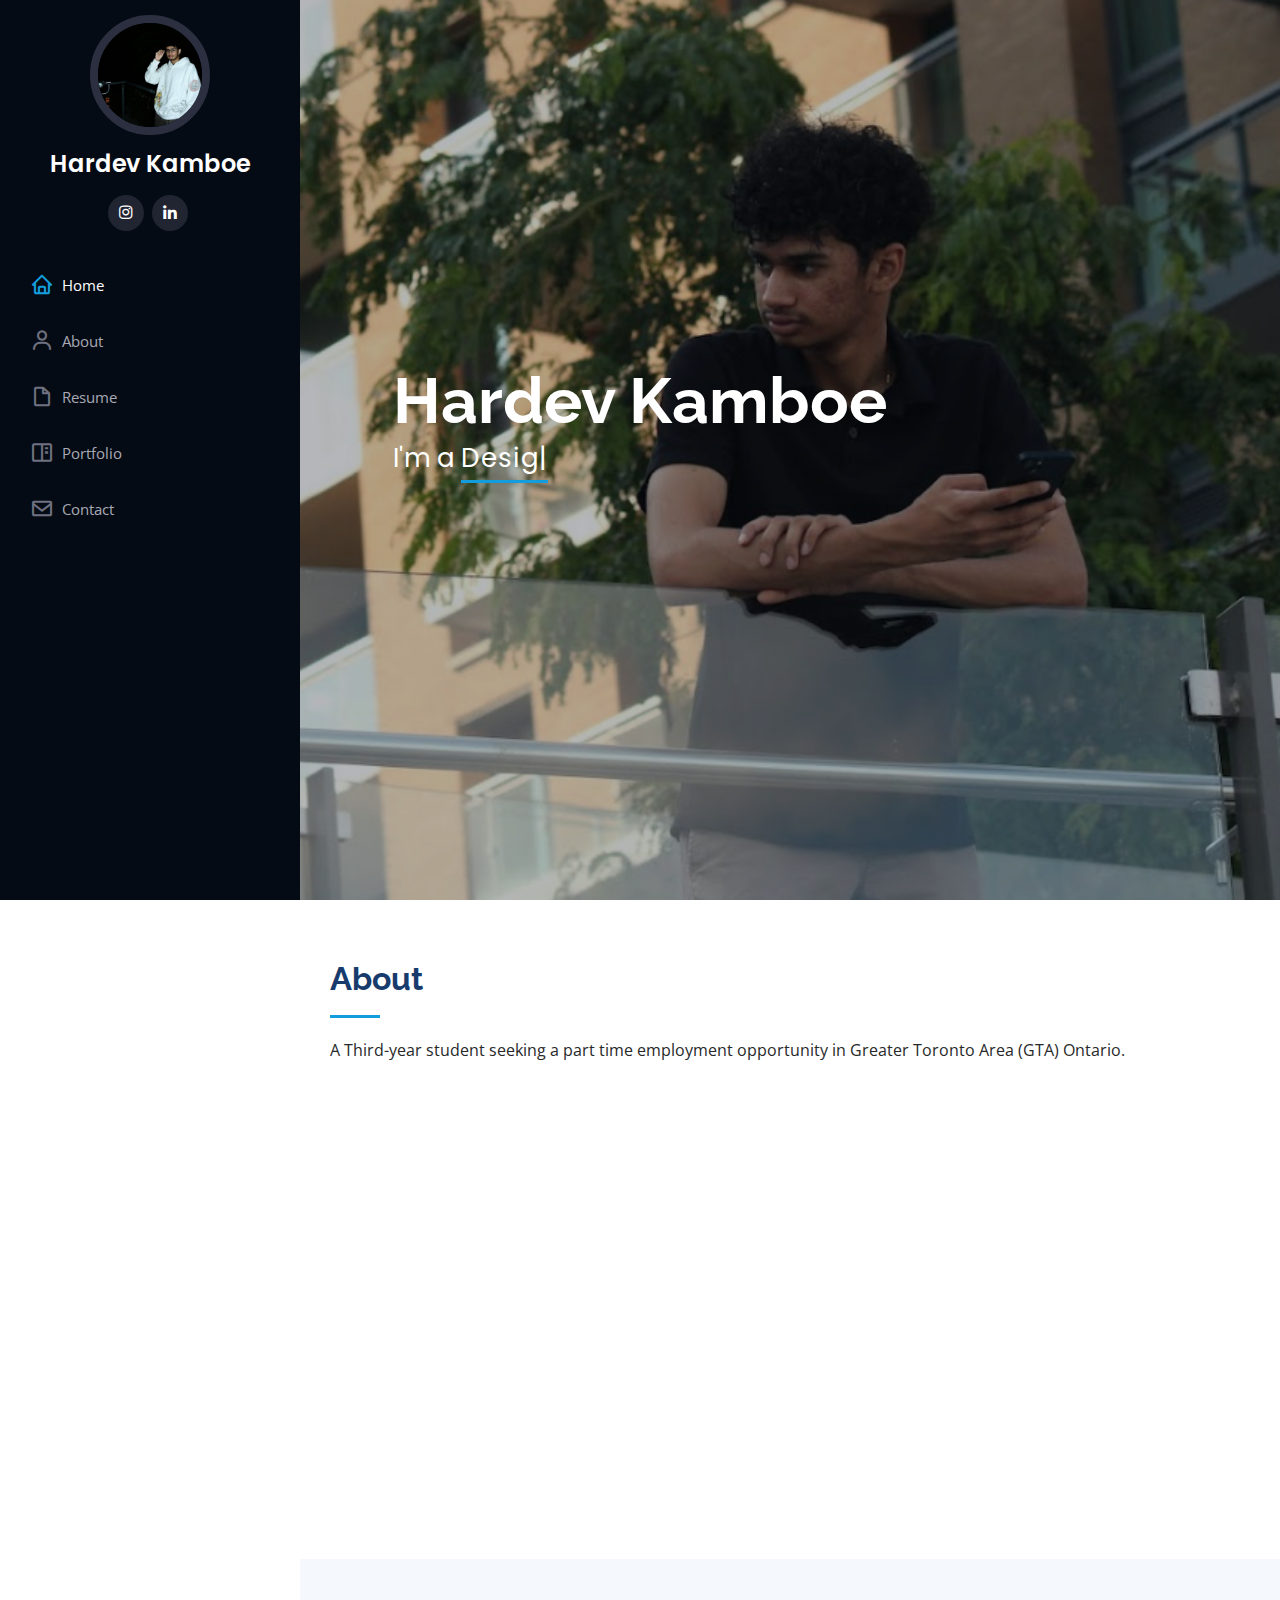
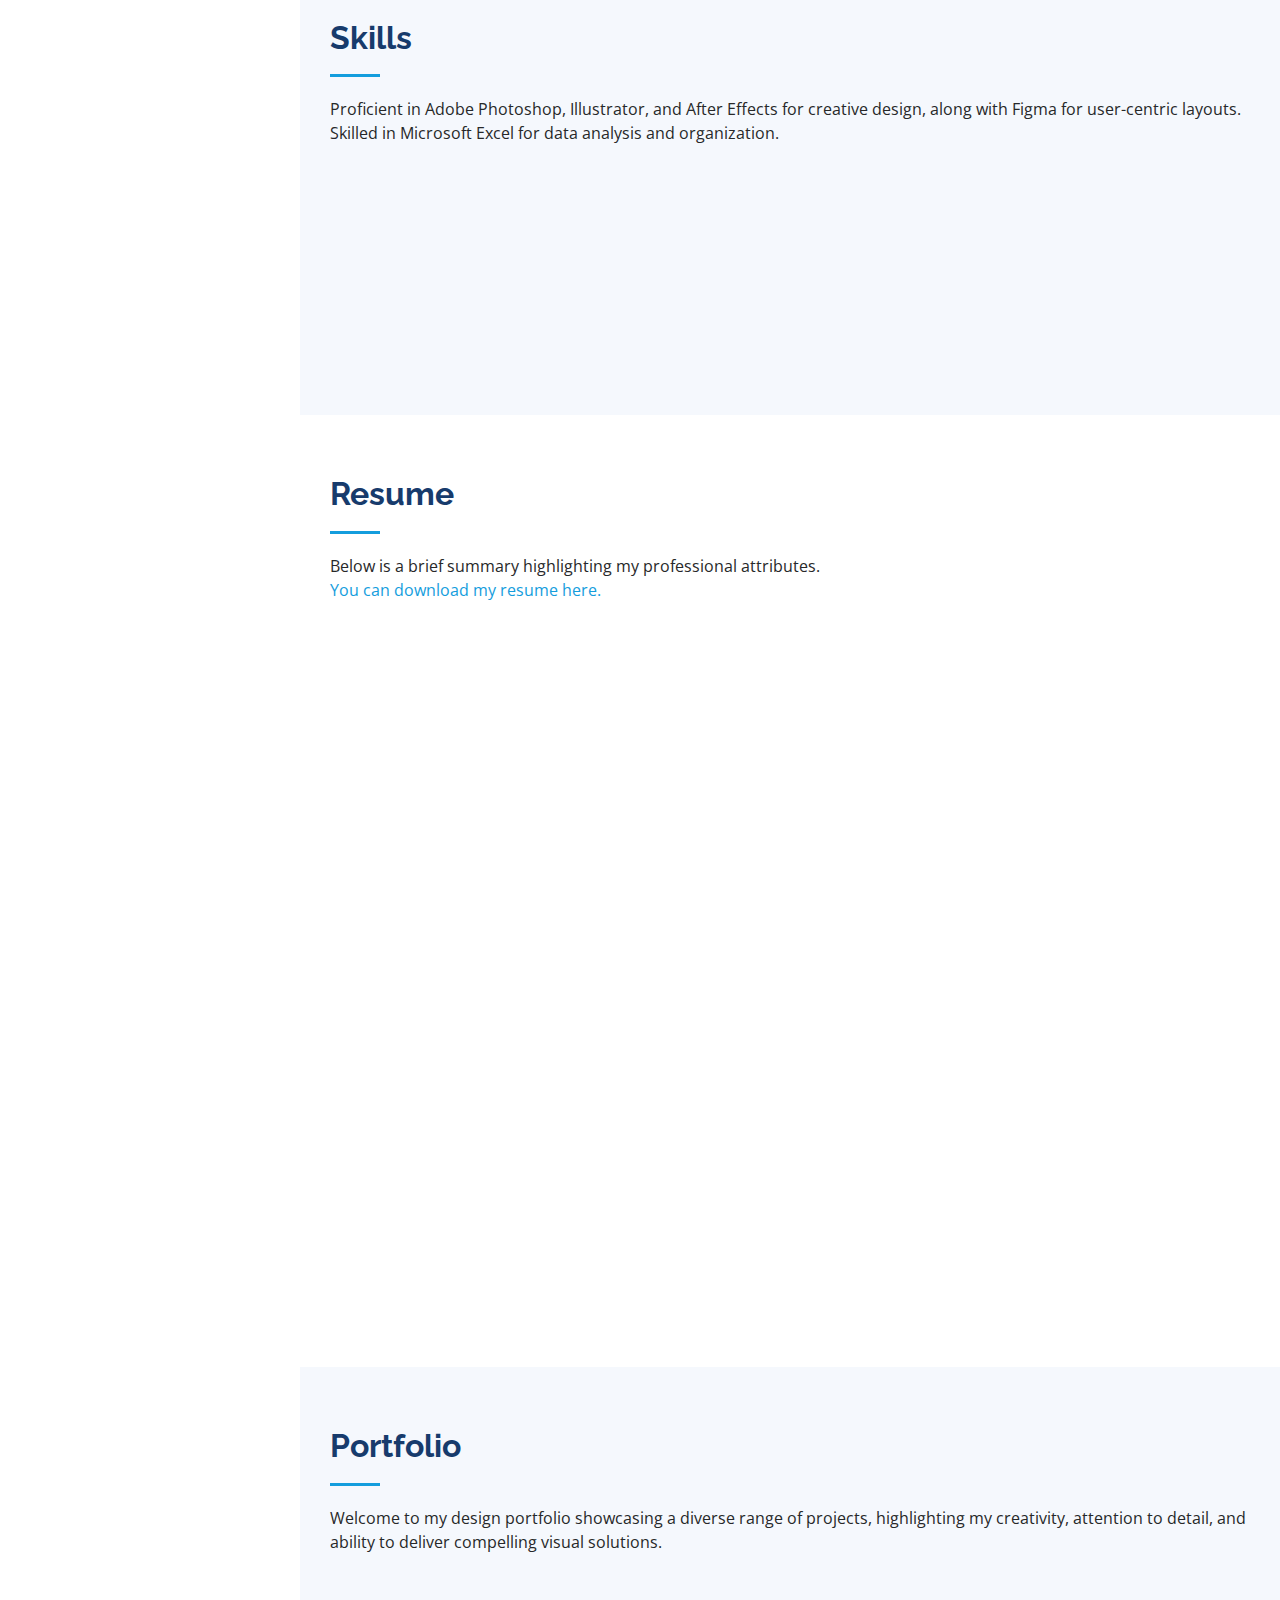
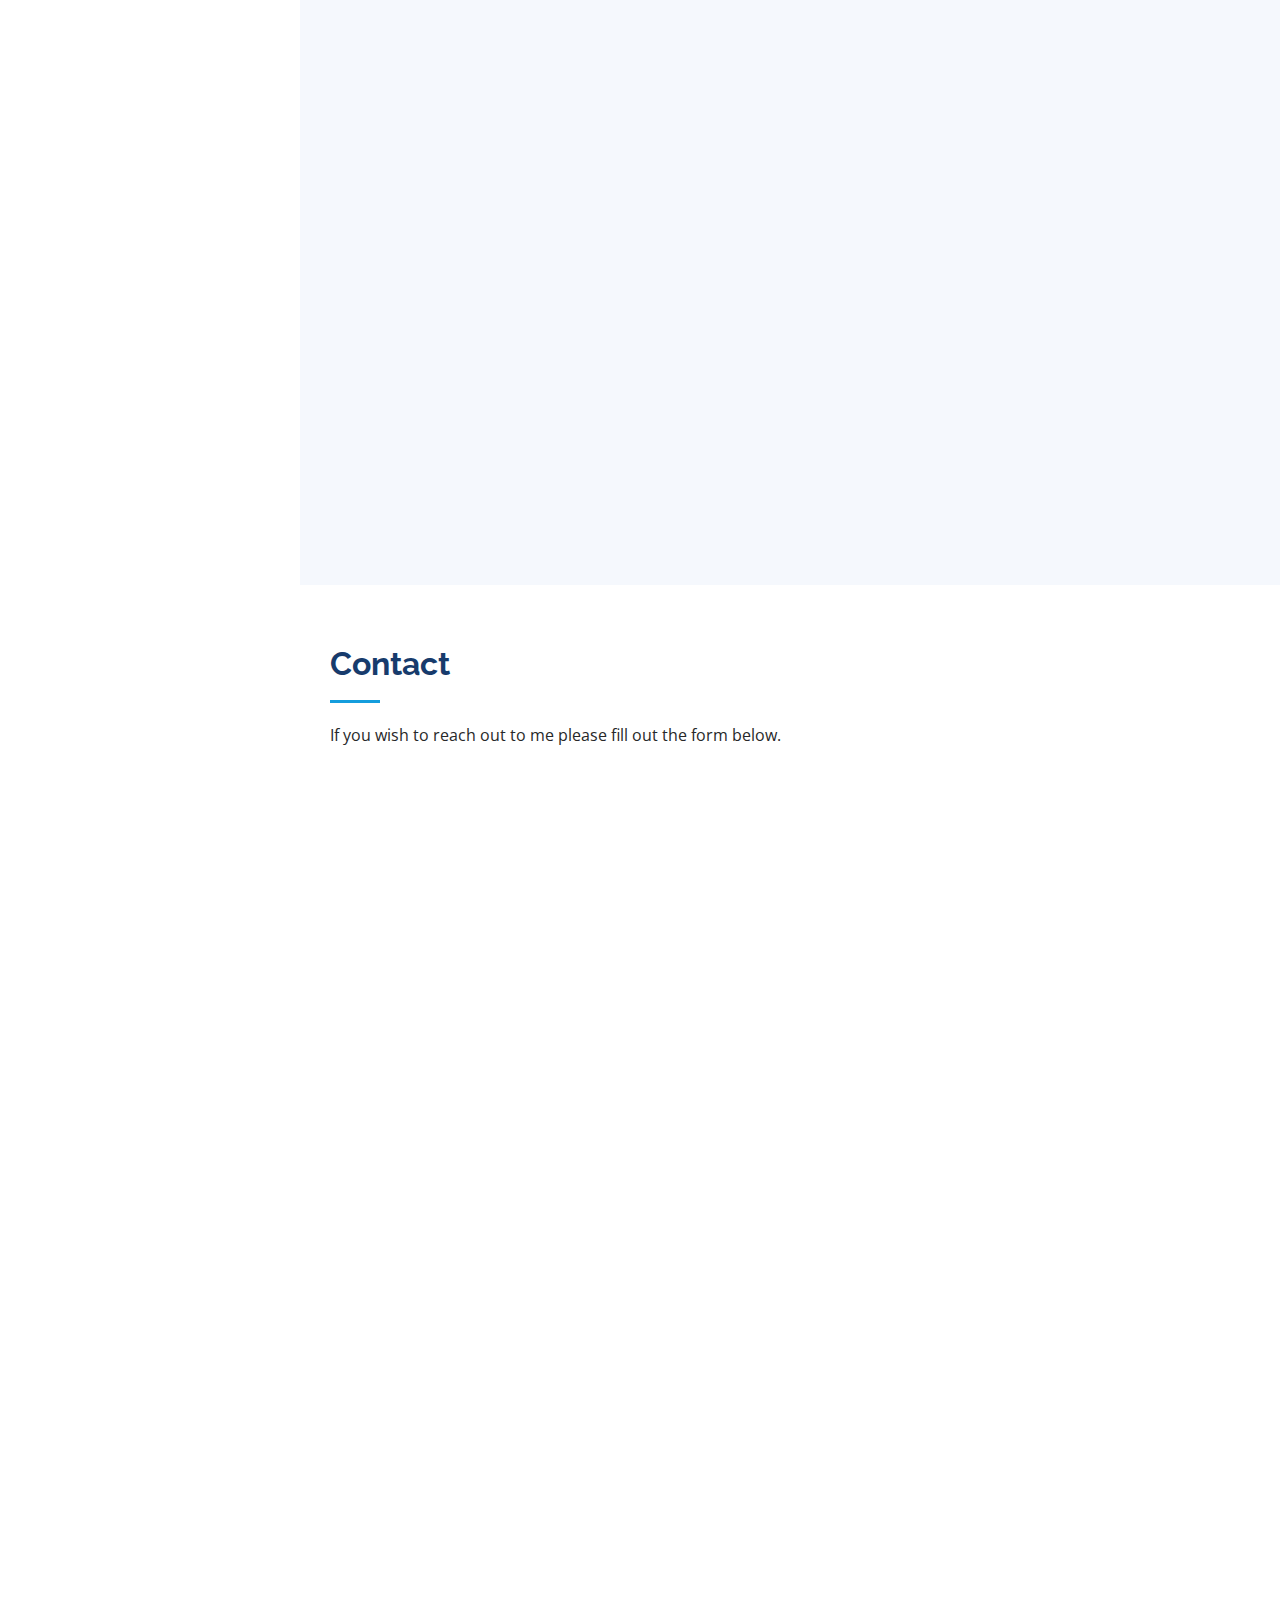
==== commit 5b835c41: "Portfolio Changes" ====
--- a/index.html
+++ b/index.html
@@ -11,23 +11,126 @@
     name="description">
   <meta content="" name="keywords">
 
-<style>
-  .carousel-control-next-icon, .carousel-control-prev-icon {
-    display: inline-block;
-    width: 2rem;
-    background: #222;
-    height: 2rem;
-    background-repeat: no-repeat;
-    background-position: 50%;
-    background-size: 100% 100%;
-    border-radius: 30px;
-    padding: 10px;
-}
-.carousel-control-next, .carousel-control-prev
-{
-  width: 2% !important;
-}
-</style>
+  <style>
+    .carousel-control-next-icon,
+    .carousel-control-prev-icon {
+      display: inline-block;
+      width: 2rem;
+      background: #222;
+      height: 2rem;
+      background-repeat: no-repeat;
+      background-position: 50%;
+      background-size: 100% 100%;
+      border-radius: 30px;
+      padding: 10px;
+    }
+
+    .carousel-control-next,
+    .carousel-control-prev {
+      width: 2% !important;
+    }
+
+    .portfolio-item .carousel {
+    display: none; /* Hide all carousels by default */
+  }
+  .portfolio-item.filter-alleffect #allEffectsCarousel {
+    display: block; /* Show only the 'allEffectsCarousel' by default */
+  }
+    /* Add this CSS to your stylesheet */
+
+    /* Ensure all portfolio items stack vertically on smaller screens */
+    @media (max-width: 768px) {
+      #photoshopCarousel .carousel-item .row {
+        display: flex;
+        flex-wrap: nowrap;
+        /* Prevent wrapping */
+        overflow-x: auto;
+        /* Enable horizontal scrolling */
+      }
+
+      #photoshopCarousel .carousel-item .portfolio-wrap {
+        flex: 0 0 auto;
+        /* Prevent shrinking or growing */
+        width: 100%;
+        /* Take up full width of the viewport */
+      }
+
+      #photoshopCarousel .carousel-item .row::-webkit-scrollbar {
+        display: none;
+        /* Hide scrollbars (optional) */
+      }
+
+
+      /* Illustrator */
+      #illustratorCarousel .carousel-item .row {
+        display: flex;
+        flex-wrap: nowrap;
+        overflow-x: auto;
+      }
+
+      #illustratorCarousel .carousel-item .portfolio-wrap {
+        flex: 0 0 auto;
+        width: 100%;
+      }
+
+      #illustratorCarousel .carousel-item .row::-webkit-scrollbar {
+        display: none;
+        /* Optional: Hide scrollbars for cleaner design */
+      }
+
+      #illustratorCarousel .carousel-item .row {
+        scrollbar-width: none;
+        /* Firefox: Hide scrollbars */
+      }
+
+      /* afterEffectsCarousel */
+      #afterEffectsCarousel .carousel-item .row {
+        display: flex;
+        flex-wrap: nowrap;
+        overflow-x: auto;
+      }
+
+      #afterEffectsCarousel .carousel-item .portfolio-wrap {
+        flex: 0 0 auto;
+        width: 100%;
+      }
+
+      #afterEffectsCarousel .carousel-item .row::-webkit-scrollbar {
+        display: none;
+        /* Optional: Hide scrollbars for cleaner design */
+      }
+
+      #afterEffectsCarousel .carousel-item .row {
+        scrollbar-width: none;
+        /* Firefox: Hide scrollbars */
+      }
+
+      /* photographyCarousel */
+      #photographyCarousel .carousel-item .row {
+        display: flex;
+        flex-wrap: nowrap;
+        overflow-x: auto;
+      }
+
+      #photographyCarousel .carousel-item .portfolio-wrap {
+        flex: 0 0 auto;
+        width: 100%;
+      }
+
+      #photographyCarousel .carousel-item .row::-webkit-scrollbar {
+        display: none;
+        /* Optional: Hide scrollbars for cleaner design */
+      }
+
+      #photographyCarousel .carousel-item .row {
+        scrollbar-width: none;
+        /* Firefox: Hide scrollbars */
+      }
+
+
+
+    }
+  </style>
 
 
 
@@ -130,7 +233,7 @@
   <section id="hero" class="d-flex flex-column justify-content-center align-items-center">
     <div class="hero-container" data-aos="fade-in">
       <h1>Hardev Kamboe</h1>
-      <p>I'm a<span class="typed" data-typed-items="Designer, Student, Photographer"></span></p>
+      <p>I'm a <span class="typed" data-typed-items="Designer, Student, Photographer"></span></p>
     </div>
   </section><!-- End Hero -->
 
@@ -351,7 +454,7 @@
         <div class="row" data-aos="fade-up">
           <div class="col-lg-12 d-flex justify-content-center">
             <ul id="portfolio-flters">
-              <li data-filter=".filter" class="filter-active">All</li>
+              <li data-filter=".filter-alleffect" class="filter-active">All</li>
               <li data-filter=".filter-photoshop">Adobe Photoshop</li>
               <li data-filter=".filter-illustrator">Adobe Illustrator</li>
               <li data-filter=".filter-aftereffect">Adobe After Effects</li>
@@ -363,6 +466,148 @@
 
         <!-- Portfolio Container -->
         <div class="row portfolio-container" data-aos="fade-up" data-aos-delay="100">
+
+
+
+          <!-- ALL Tab Carousel -->
+          <div class="col-lg-12 portfolio-item filter-alleffect">
+            <div id="allEffectsCarousel" class="carousel slide" data-bs-ride="carousel">
+              <div class="carousel-inner">
+                <!-- Carousel Item 1 -->
+                <div class="carousel-item active">
+                  <div class="row">
+
+                    <!-- Portfolio Item 1 -->
+                    <div class="col-lg-4 col-md-6">
+                      <div class="portfolio-wrap">
+                        <img src="assets/img/portfolio/photoshop1.jpg" class="d-block w-100" alt="Photoshop Project 1">
+                        <div class="portfolio-links">
+                          <a href="assets/img/portfolio/photoshop1.jpg" data-gallery="portfolioGallery"
+                            class="portfolio-lightbox" title="This is a restaurant menu I made"><i
+                              class="bx bx-plus"></i></a>
+                          <a href="portfolio-details.html" title="More Details"><i class="bx bx-link"></i></a>
+                        </div>
+                      </div>
+                    </div>
+
+                    <div class="col-lg-4 col-md-6">
+                      <div class="portfolio-wrap">
+                        <img src="assets/img/portfolio/photoshop4.jpg" class="d-block w-100" alt="Photoshop Project 4">
+                        <div class="portfolio-links">
+                          <a href="assets/img/portfolio/photoshop4.jpg" data-gallery="portfolioGallery"
+                            class="portfolio-lightbox"
+                            title="Emphasizing depth by visually integrating it as text descending into a well-like perspective"><i
+                              class="bx bx-plus"></i></a>
+                          <a href="portfolio-details.html" title="More Details"><i class="bx bx-link"></i></a>
+                        </div>
+                      </div>
+                    </div>
+
+                    <!-- Video 2 -->
+                    <div class="col-lg-4 col-md-6">
+                      <div class="portfolio-wrap1">
+                        <iframe class="d-block w-100"
+                          src="https://www.youtube.com/embed/Zup24veFqCw?si=JuNNnWvRyEyKBo3i"
+                          title="After Effects Video 2" frameborder="0" height="315"
+                          allow="accelerometer; autoplay; clipboard-write; encrypted-media; gyroscope; picture-in-picture"
+                          allowfullscreen>
+                        </iframe>
+
+                      </div>
+                    </div>
+                   
+                  </div>
+                </div>
+                <!-- Carousel Item 2 -->
+                <div class="carousel-item">
+                  <div class="row">
+                    <!-- Video 4 -->
+                    <div class="col-lg-4 col-md-6">
+                      <div class="portfolio-wrap1">
+                        <iframe class="d-block w-100"
+                          src="https://www.youtube.com/embed/CRTjxAvqmtE?si=ST-DHYr-czMiWb7l"
+                          title="After Effects Video 4" frameborder="0" height="315"
+                          allow="accelerometer; autoplay; clipboard-write; encrypted-media; gyroscope; picture-in-picture"
+                          allowfullscreen>
+                        </iframe>
+
+                      </div>
+                    </div>
+
+                    <div class="col-lg-4 col-md-6">
+                      <div class="portfolio-wrap">
+                        <img src="assets/img/portfolio/ocean.jpg" class="d-block w-100" alt="Illustrator Project 1">
+                        <div class="portfolio-links">
+                          <a href="assets/img/portfolio/ocean.jpg" data-gallery="portfolioGallery"
+                            class="portfolio-lightbox" title="Seafood logo with fish icon and clean typography"><i
+                              class="bx bx-plus"></i></a>
+                          <a href="portfolio-details.html" title="More Details"><i class="bx bx-link"></i></a>
+                        </div>
+                      </div>
+                    </div>
+
+                    <div class="col-lg-4 col-md-6">
+                      <div class="portfolio-wrap">
+                        <img src="assets/img/portfolio/photo1.jpg" class="d-block w-100" alt="Photography 1">
+                        <div class="portfolio-links">
+                          <a href="assets/img/portfolio/photo1.jpg" data-gallery="portfolioGallery"
+                            class="portfolio-lightbox" title="Photography 1"><i class="bx bx-plus"></i></a>
+                          <a href="portfolio-details.html" title="More Details"><i class="bx bx-link"></i></a>
+                        </div>
+                      </div>
+                    </div>
+                    <!-- Video 5 -->
+                    <!-- <div class="col-lg-4 col-md-6">
+                <div class="portfolio-wrap">
+                  <iframe 
+                    class="d-block w-100" 
+                    src="https://www.youtube.com/embed/VIDEO_ID_5" 
+                    title="After Effects Video 5" 
+                    frameborder="0" 
+                    allow="accelerometer; autoplay; clipboard-write; encrypted-media; gyroscope; picture-in-picture" 
+                    allowfullscreen>
+                  </iframe>
+                  <div class="portfolio-links">
+                    <a href="https://www.youtube.com/embed/VIDEO_ID_5" data-gallery="portfolioGallery" class="portfolio-lightbox" title="After Effects Video 5"><i class="bx bx-plus"></i></a>
+                    <a href="portfolio-details.html" title="More Details"><i class="bx bx-link"></i></a>
+                  </div>
+                </div>
+              </div> -->
+                    <!-- Video 6 -->
+                    <!-- <div class="col-lg-4 col-md-6">
+                <div class="portfolio-wrap">
+                  <iframe 
+                    class="d-block w-100" 
+                    src="https://www.youtube.com/embed/VIDEO_ID_6" 
+                    title="After Effects Video 6" 
+                    frameborder="0" 
+                    allow="accelerometer; autoplay; clipboard-write; encrypted-media; gyroscope; picture-in-picture" 
+                    allowfullscreen>
+                  </iframe>
+                  <div class="portfolio-links">
+                    <a href="https://www.youtube.com/embed/VIDEO_ID_6" data-gallery="portfolioGallery" class="portfolio-lightbox" title="After Effects Video 6"><i class="bx bx-plus"></i></a>
+                    <a href="portfolio-details.html" title="More Details"><i class="bx bx-link"></i></a>
+                  </div>
+                </div>
+              </div> -->
+                  </div>
+                </div>
+              </div>
+              <!-- Carousel Controls -->
+              <button class="carousel-control-prev" type="button" data-bs-target="#allEffectsCarousel"
+                data-bs-slide="prev">
+                <span class="carousel-control-prev-icon" aria-hidden="true"></span>
+                <span class="visually-hidden">Previous</span>
+              </button>
+              <button class="carousel-control-next" type="button" data-bs-target="#allEffectsCarousel"
+                data-bs-slide="next">
+                <span class="carousel-control-next-icon" aria-hidden="true"></span>
+                <span class="visually-hidden">Next</span>
+              </button>
+            </div>
+          </div>
+
+
 
           <!-- Photoshop Tab Carousel (with 3 items per slide) -->
           <div class="col-lg-12 portfolio-item filter-photoshop">
@@ -448,21 +693,23 @@
                     <!-- Portfolio Item 6 -->
                     <div class="col-lg-4 col-md-6">
                       <div class="portfolio-wrap">
-                        <img src="assets/img/portfolio/Orange Juice.jpg" class="d-block w-100" alt="Photoshop Project 6">
+                        <img src="assets/img/portfolio/Orange Juice.jpg" class="d-block w-100"
+                          alt="Photoshop Project 6">
                         <div class="portfolio-links">
                           <a href="assets/img/portfolio/Orange Juice.jpg" data-gallery="portfolioGallery"
-                            class="portfolio-lightbox" title="An orange juice bottle with fresh oranges"><i class="bx bx-plus"></i></a>
-                          <a href="portfolio-details.html" title="More Details"><i class="bx bx-link"></i></a>
-                        </div>
-                      </div>
-                    </div>
-
-                    
+                            class="portfolio-lightbox" title="An orange juice bottle with fresh oranges"><i
+                              class="bx bx-plus"></i></a>
+                          <a href="portfolio-details.html" title="More Details"><i class="bx bx-link"></i></a>
+                        </div>
+                      </div>
+                    </div>
+
+
                   </div>
                 </div>
                 <div class="carousel-item">
                   <div class="row">
-                  
+
                     <!-- Portfolio Item 5 -->
                     <div class="col-lg-4 col-md-6">
                       <div class="portfolio-wrap">
@@ -498,7 +745,7 @@
                         </div>
                       </div>
                     </div>
-                   
+
 
                   </div>
                 </div>
@@ -506,7 +753,7 @@
 
                 <div class="carousel-item">
                   <div class="row">
-                    
+
                     <div class="col-lg-4 col-md-6">
                       <div class="portfolio-wrap">
                         <img src="assets/img/portfolio/Strawberry.jpg" class="d-block w-100" alt="Photoshop Project 6">
@@ -581,14 +828,11 @@
                         </div>
                       </div>
                     </div>
-                   
-                  </div>
-                </div>
-                <!-- <div class="carousel-item">
+
+                  </div>
+                </div>
+                <div class="carousel-item">
                   <div class="row">
-                   
-                    
-                    
                     <div class="col-lg-4 col-md-6">
                       <div class="portfolio-wrap">
                         <img src="assets/img/portfolio/Ocean fresh 3.jpg" class="d-block w-100"
@@ -604,7 +848,7 @@
                     </div>
 
                   </div>
-                </div> -->
+                </div>
               </div>
               <!-- Carousel Controls -->
               <button class="carousel-control-prev" type="button" data-bs-target="#illustratorCarousel"
@@ -620,80 +864,68 @@
             </div>
           </div>
 
-    <!-- After Effects Tab Carousel -->
-<div class="col-lg-12 portfolio-item filter-aftereffect">
-  <div id="afterEffectsCarousel" class="carousel slide" data-bs-ride="carousel">
-    <div class="carousel-inner">
-      <!-- Carousel Item 1 -->
-      <div class="carousel-item active">
-        <div class="row">
-          <!-- Video 1 -->
-          <div class="col-lg-4 col-md-6">
-            <div class="portfolio-wrap1">
-              <iframe 
-                class="d-block w-100" 
-                height="315"
-                src="https://www.youtube.com/embed/txPtRznpClI?si=hGg9BRD3-lsCUjyy" 
-                title="After Effects Video 1" 
-                frameborder="0" 
-                allow="accelerometer; autoplay; clipboard-write; encrypted-media; gyroscope; picture-in-picture" 
-                allowfullscreen>
-              </iframe>
-              
-            </div>
-          </div>
-          <!-- Video 2 -->
-          <div class="col-lg-4 col-md-6">
-            <div class="portfolio-wrap1">
-              <iframe 
-                class="d-block w-100" 
-                src="https://www.youtube.com/embed/Zup24veFqCw?si=JuNNnWvRyEyKBo3i" 
-                title="After Effects Video 2" 
-                frameborder="0" 
-                height="315"
-                allow="accelerometer; autoplay; clipboard-write; encrypted-media; gyroscope; picture-in-picture" 
-                allowfullscreen>
-              </iframe>
-              
-            </div>
-          </div>
-          <!-- Video 3 -->
-          <div class="col-lg-4 col-md-6">
-            <div class="portfolio-wrap1">
-              <iframe 
-                class="d-block w-100" 
-                src="https://www.youtube.com/embed/RqXbTGhtl30?si=WxvqL0TUO-UKcfnn" 
-                title="After Effects Video 3" 
-                frameborder="0" 
-                height="315"
-                allow="accelerometer; autoplay; clipboard-write; encrypted-media; gyroscope; picture-in-picture" 
-                allowfullscreen>
-              </iframe>
-              
-            </div>
-          </div>
-        </div>
-      </div>
-      <!-- Carousel Item 2 -->
-      <div class="carousel-item">
-        <div class="row">
-          <!-- Video 4 -->
-          <div class="col-lg-4 col-md-6">
-            <div class="portfolio-wrap1">
-              <iframe 
-                class="d-block w-100" 
-                src="https://www.youtube.com/embed/CRTjxAvqmtE?si=ST-DHYr-czMiWb7l" 
-                title="After Effects Video 4" 
-                frameborder="0" 
-                height="315"
-                allow="accelerometer; autoplay; clipboard-write; encrypted-media; gyroscope; picture-in-picture" 
-                allowfullscreen>
-              </iframe>
-              
-            </div>
-          </div>
-          <!-- Video 5 -->
-          <!-- <div class="col-lg-4 col-md-6">
+          <!-- After Effects Tab Carousel -->
+          <div class="col-lg-12 portfolio-item filter-aftereffect">
+            <div id="afterEffectsCarousel" class="carousel slide" data-bs-ride="carousel">
+              <div class="carousel-inner">
+                <!-- Carousel Item 1 -->
+                <div class="carousel-item active">
+                  <div class="row">
+                    <!-- Video 1 -->
+                    <div class="col-lg-4 col-md-6">
+                      <div class="portfolio-wrap1">
+                        <iframe class="d-block w-100" height="315"
+                          src="https://www.youtube.com/embed/txPtRznpClI?si=hGg9BRD3-lsCUjyy"
+                          title="After Effects Video 1" frameborder="0"
+                          allow="accelerometer; autoplay; clipboard-write; encrypted-media; gyroscope; picture-in-picture"
+                          allowfullscreen>
+                        </iframe>
+
+                      </div>
+                    </div>
+                    <!-- Video 2 -->
+                    <div class="col-lg-4 col-md-6">
+                      <div class="portfolio-wrap1">
+                        <iframe class="d-block w-100"
+                          src="https://www.youtube.com/embed/Zup24veFqCw?si=JuNNnWvRyEyKBo3i"
+                          title="After Effects Video 2" frameborder="0" height="315"
+                          allow="accelerometer; autoplay; clipboard-write; encrypted-media; gyroscope; picture-in-picture"
+                          allowfullscreen>
+                        </iframe>
+
+                      </div>
+                    </div>
+                    <!-- Video 3 -->
+                    <div class="col-lg-4 col-md-6">
+                      <div class="portfolio-wrap1">
+                        <iframe class="d-block w-100"
+                          src="https://www.youtube.com/embed/RqXbTGhtl30?si=WxvqL0TUO-UKcfnn"
+                          title="After Effects Video 3" frameborder="0" height="315"
+                          allow="accelerometer; autoplay; clipboard-write; encrypted-media; gyroscope; picture-in-picture"
+                          allowfullscreen>
+                        </iframe>
+
+                      </div>
+                    </div>
+                  </div>
+                </div>
+                <!-- Carousel Item 2 -->
+                <div class="carousel-item">
+                  <div class="row">
+                    <!-- Video 4 -->
+                    <div class="col-lg-4 col-md-6">
+                      <div class="portfolio-wrap1">
+                        <iframe class="d-block w-100"
+                          src="https://www.youtube.com/embed/CRTjxAvqmtE?si=ST-DHYr-czMiWb7l"
+                          title="After Effects Video 4" frameborder="0" height="315"
+                          allow="accelerometer; autoplay; clipboard-write; encrypted-media; gyroscope; picture-in-picture"
+                          allowfullscreen>
+                        </iframe>
+
+                      </div>
+                    </div>
+                    <!-- Video 5 -->
+                    <!-- <div class="col-lg-4 col-md-6">
             <div class="portfolio-wrap">
               <iframe 
                 class="d-block w-100" 
@@ -709,8 +941,8 @@
               </div>
             </div>
           </div> -->
-          <!-- Video 6 -->
-          <!-- <div class="col-lg-4 col-md-6">
+                    <!-- Video 6 -->
+                    <!-- <div class="col-lg-4 col-md-6">
             <div class="portfolio-wrap">
               <iframe 
                 class="d-block w-100" 
@@ -726,73 +958,97 @@
               </div>
             </div>
           </div> -->
-        </div>
-      </div>
-    </div>
-    <!-- Carousel Controls -->
-    <button class="carousel-control-prev" type="button" data-bs-target="#afterEffectsCarousel" data-bs-slide="prev">
-      <span class="carousel-control-prev-icon" aria-hidden="true"></span>
-      <span class="visually-hidden">Previous</span>
-    </button>
-    <button class="carousel-control-next" type="button" data-bs-target="#afterEffectsCarousel" data-bs-slide="next">
-      <span class="carousel-control-next-icon" aria-hidden="true"></span>
-      <span class="visually-hidden">Next</span>
-    </button>
-  </div>
-</div>
-
-<!-- Photography Tab Carousel -->
-<div class="col-lg-12 portfolio-item filter-photo">
-  <div id="photographyCarousel" class="carousel slide" data-bs-ride="carousel">
-    <div class="carousel-inner">
-      <!-- Carousel Item 1 -->
-      <div class="carousel-item active">
-        <div class="row">
-          <!-- Photo 1 -->
-          <div class="col-lg-4 col-md-6">
-            <div class="portfolio-wrap">
-              <img src="assets/img/portfolio/photo1.jpg" class="d-block w-100" alt="Photography 1">
-              <div class="portfolio-links">
-                <a href="assets/img/portfolio/photo1.jpg" data-gallery="portfolioGallery" class="portfolio-lightbox" title="Photography 1"><i class="bx bx-plus"></i></a>
-                <a href="portfolio-details.html" title="More Details"><i class="bx bx-link"></i></a>
-              </div>
-            </div>
-          </div>
-          <!-- Photo 2 -->
-          <div class="col-lg-4 col-md-6">
-            <div class="portfolio-wrap">
-              <img src="assets/img/portfolio/photo2.jpg" class="d-block w-100" alt="Photography 2">
-              <div class="portfolio-links">
-                <a href="assets/img/portfolio/photo2.jpg" data-gallery="portfolioGallery" class="portfolio-lightbox" title="Photography 2"><i class="bx bx-plus"></i></a>
-                <a href="portfolio-details.html" title="More Details"><i class="bx bx-link"></i></a>
-              </div>
-            </div>
-          </div>
-          <!-- Photo 3 -->
-          <div class="col-lg-4 col-md-6">
-            <div class="portfolio-wrap">
-              <img src="assets/img/portfolio/photo3.jpg" class="d-block w-100" alt="Photography 3">
-              <div class="portfolio-links">
-                <a href="assets/img/portfolio/photo3.jpg" data-gallery="portfolioGallery" class="portfolio-lightbox" title="Photography 3"><i class="bx bx-plus"></i></a>
-                <a href="portfolio-details.html" title="More Details"><i class="bx bx-link"></i></a>
-              </div>
-            </div>
-          </div>
-        </div>
-      </div>
-      <!-- Add more photos for Carousel Item 2 if needed -->
-    </div>
-    <!-- Carousel Controls -->
-    <button class="carousel-control-prev" type="button" data-bs-target="#photographyCarousel" data-bs-slide="prev">
-      <span class="carousel-control-prev-icon" aria-hidden="true"></span>
-      <span class="visually-hidden">Previous</span>
-    </button>
-    <button class="carousel-control-next" type="button" data-bs-target="#photographyCarousel" data-bs-slide="next">
-      <span class="carousel-control-next-icon" aria-hidden="true"></span>
-      <span class="visually-hidden">Next</span>
-    </button>
-  </div>
-</div>
+                  </div>
+                </div>
+              </div>
+              <!-- Carousel Controls -->
+              <button class="carousel-control-prev" type="button" data-bs-target="#afterEffectsCarousel"
+                data-bs-slide="prev">
+                <span class="carousel-control-prev-icon" aria-hidden="true"></span>
+                <span class="visually-hidden">Previous</span>
+              </button>
+              <button class="carousel-control-next" type="button" data-bs-target="#afterEffectsCarousel"
+                data-bs-slide="next">
+                <span class="carousel-control-next-icon" aria-hidden="true"></span>
+                <span class="visually-hidden">Next</span>
+              </button>
+            </div>
+          </div>
+
+          <!-- Photography Tab Carousel -->
+          <div class="col-lg-12 portfolio-item filter-photo">
+            <div id="photographyCarousel" class="carousel slide" data-bs-ride="carousel">
+              <div class="carousel-inner">
+                <!-- Carousel Item 1 -->
+                <div class="carousel-item active">
+                  <div class="row">
+                    <!-- Photo 1 -->
+                    <div class="col-lg-4 col-md-6">
+                      <div class="portfolio-wrap">
+                        <img src="assets/img/portfolio/photo1.jpg" class="d-block w-100" alt="Photography 1">
+                        <div class="portfolio-links">
+                          <a href="assets/img/portfolio/photo1.jpg" data-gallery="portfolioGallery"
+                            class="portfolio-lightbox" title="Photography 1"><i class="bx bx-plus"></i></a>
+                          <a href="portfolio-details.html" title="More Details"><i class="bx bx-link"></i></a>
+                        </div>
+                      </div>
+                    </div>
+                    <!-- Photo 2 -->
+                    <div class="col-lg-4 col-md-6">
+                      <div class="portfolio-wrap">
+                        <img src="assets/img/portfolio/photo2.jpg" class="d-block w-100" alt="Photography 2">
+                        <div class="portfolio-links">
+                          <a href="assets/img/portfolio/photo2.jpg" data-gallery="portfolioGallery"
+                            class="portfolio-lightbox" title="Photography 2"><i class="bx bx-plus"></i></a>
+                          <a href="portfolio-details.html" title="More Details"><i class="bx bx-link"></i></a>
+                        </div>
+                      </div>
+                    </div>
+                    <!-- Photo 3 -->
+                    <div class="col-lg-4 col-md-6">
+                      <div class="portfolio-wrap">
+                        <img src="assets/img/portfolio/photo3.jpg" class="d-block w-100" alt="Photography 3">
+                        <div class="portfolio-links">
+                          <a href="assets/img/portfolio/photo3.jpg" data-gallery="portfolioGallery"
+                            class="portfolio-lightbox" title="Photography 3"><i class="bx bx-plus"></i></a>
+                          <a href="portfolio-details.html" title="More Details"><i class="bx bx-link"></i></a>
+                        </div>
+                      </div>
+                    </div>
+                  </div>
+                </div>
+                <div class="carousel-item">
+                  <div class="row">
+                    <!-- Photo 1 -->
+                    <div class="col-lg-4 col-md-6">
+                      <div class="portfolio-wrap">
+                        <img src="assets/img/portfolio/photo1.jpg" class="d-block w-100" alt="Photography 1">
+                        <div class="portfolio-links">
+                          <a href="assets/img/portfolio/photo1.jpg" data-gallery="portfolioGallery"
+                            class="portfolio-lightbox" title="Photography 1"><i class="bx bx-plus"></i></a>
+                          <a href="portfolio-details.html" title="More Details"><i class="bx bx-link"></i></a>
+                        </div>
+                      </div>
+                    </div>
+                    <!-- Photo 2 -->
+                    
+                  </div>
+                </div>
+                <!-- Add more photos for Carousel Item 2 if needed -->
+              </div>
+              <!-- Carousel Controls -->
+              <button class="carousel-control-prev" type="button" data-bs-target="#photographyCarousel"
+                data-bs-slide="prev">
+                <span class="carousel-control-prev-icon" aria-hidden="true"></span>
+                <span class="visually-hidden">Previous</span>
+              </button>
+              <button class="carousel-control-next" type="button" data-bs-target="#photographyCarousel"
+                data-bs-slide="next">
+                <span class="carousel-control-next-icon" aria-hidden="true"></span>
+                <span class="visually-hidden">Next</span>
+              </button>
+            </div>
+          </div>
 
 
           <!-- Add similar carousels for After Effects and Photography Tabs -->
@@ -897,6 +1153,50 @@
   <a href="#" class="back-to-top d-flex align-items-center justify-content-center"><i
       class="bi bi-arrow-up-short"></i></a>
 
+
+      <script>
+        document.addEventListener("DOMContentLoaded", function () {
+          // Initially show only the 'allEffectsCarousel'
+          document.querySelectorAll(".portfolio-item .carousel").forEach(function (carousel) {
+            carousel.style.display = "none";
+          });
+          document.querySelector("#allEffectsCarousel").style.display = "block";
+      
+          // Add event listener for filter buttons
+          document.querySelectorAll("#portfolio-flters li").forEach(function (filterBtn) {
+            filterBtn.addEventListener("click", function () {
+              // Remove active class from all buttons
+              document.querySelectorAll("#portfolio-flters li").forEach(function (btn) {
+                btn.classList.remove("filter-active");
+              });
+      
+              // Add active class to the clicked button
+              this.classList.add("filter-active");
+      
+              // Get the filter class
+              const filterClass = this.getAttribute("data-filter");
+      
+              // Show/hide carousels based on the selected filter
+              document.querySelectorAll(".portfolio-item .carousel").forEach(function (carousel) {
+                carousel.style.display = "none"; // Hide all carousels
+              });
+      
+              if (filterClass === ".filter-alleffect") {
+                document.querySelector("#allEffectsCarousel").style.display = "block";
+              } else if (filterClass === ".filter-photoshop") {
+                document.querySelector("#photoshopCarousel").style.display = "block";
+              } else if (filterClass === ".filter-illustrator") {
+                document.querySelector("#illustratorCarousel").style.display = "block";
+              } else if (filterClass === ".filter-aftereffect") {
+                document.querySelector("#afterEffectsCarousel").style.display = "block";
+              } else if (filterClass === ".filter-photo") {
+                document.querySelector("#photographyCarousel").style.display = "block";
+              }
+            });
+          });
+        });
+      </script>
+      
   <!-- Vendor JS Files -->
   <script src="assets/vendor/purecounter/purecounter_vanilla.js"></script>
   <script src="assets/vendor/aos/aos.js"></script>
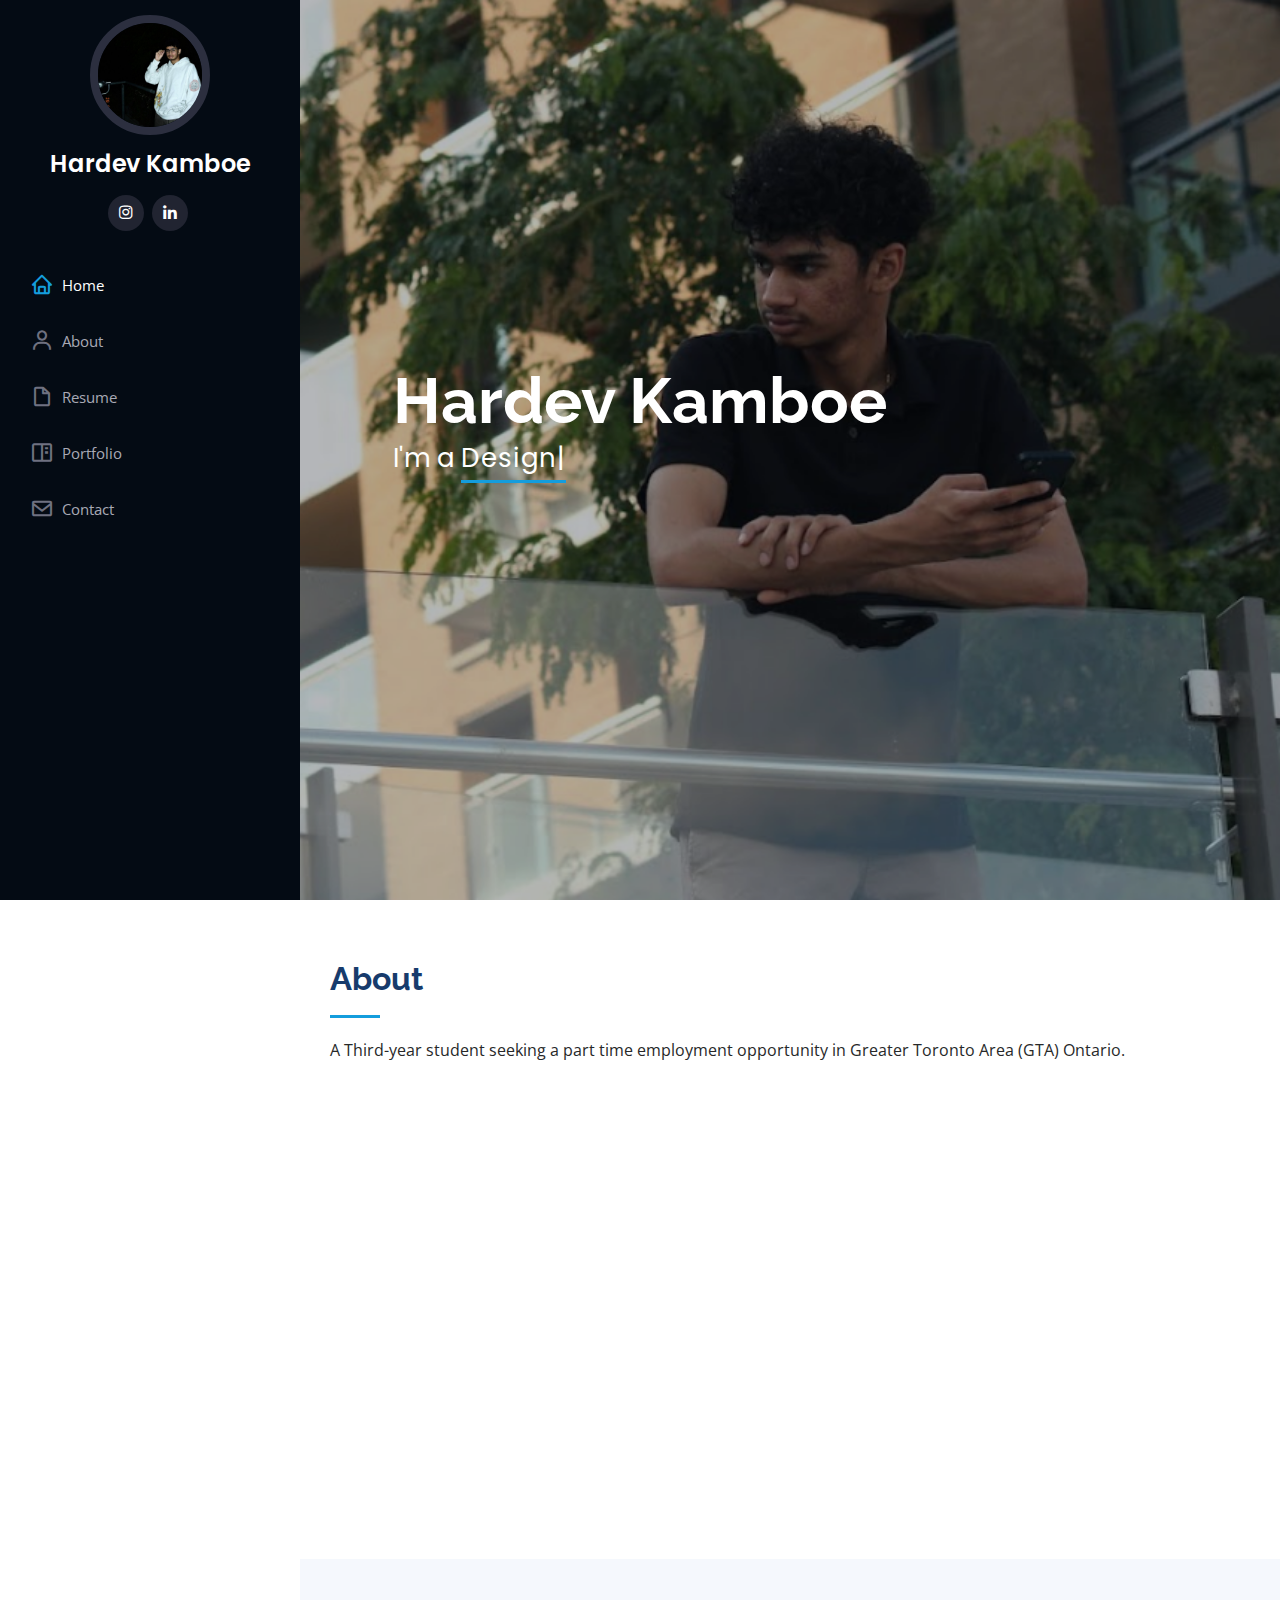
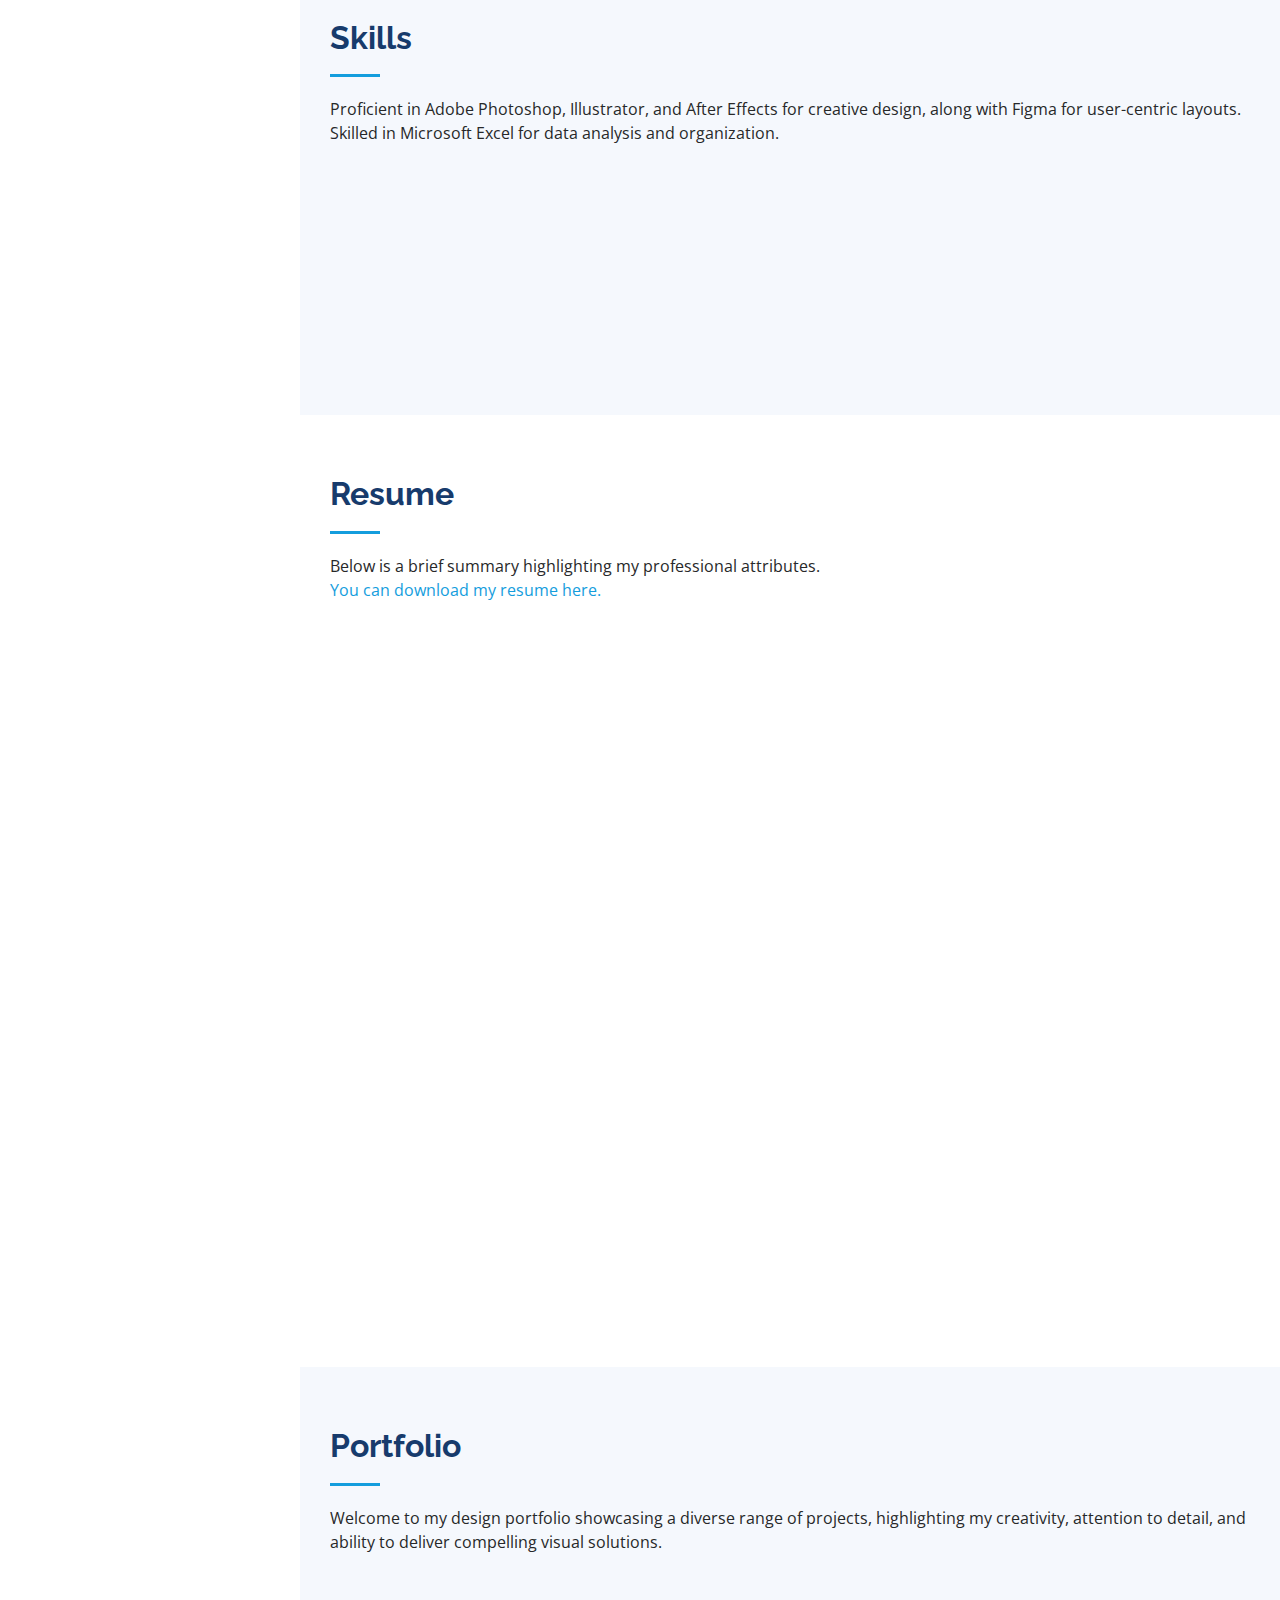
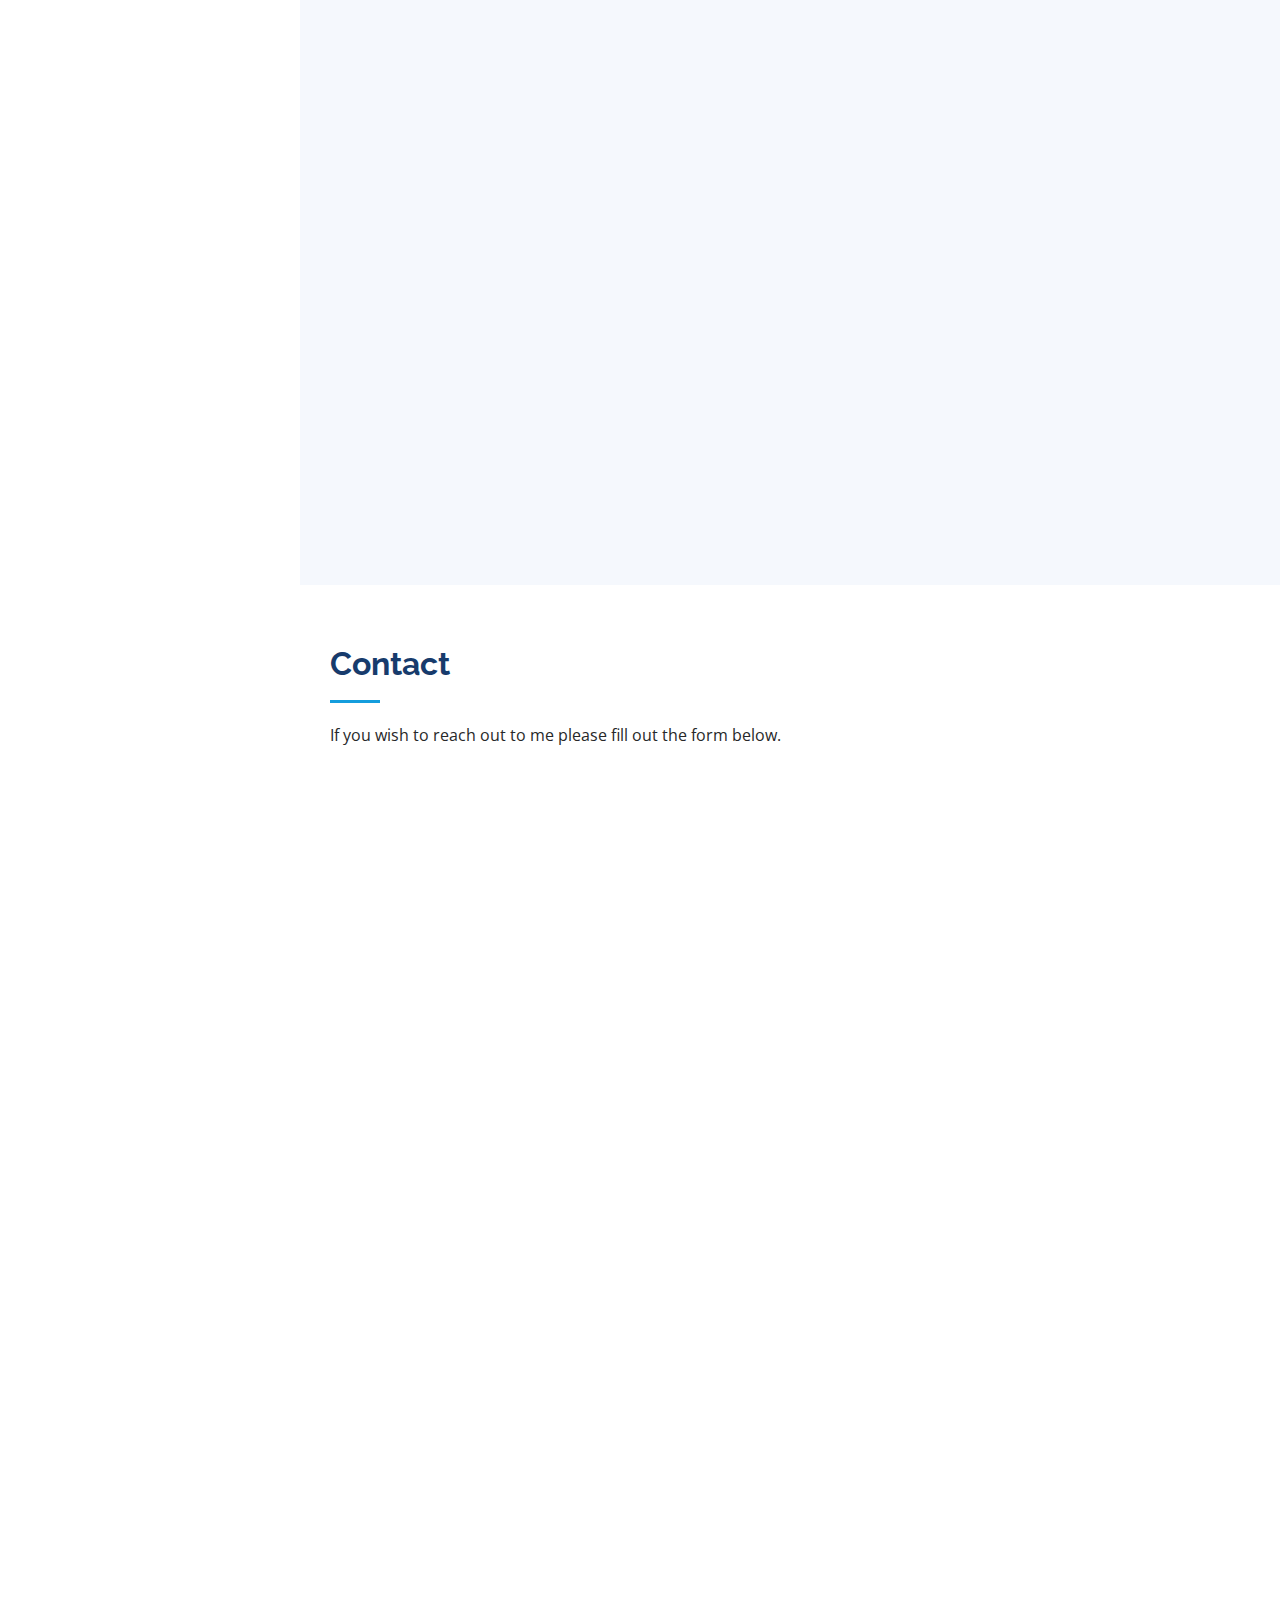
==== commit 9a2d6066: "Portfolio Changes 2" ====
--- a/index.html
+++ b/index.html
@@ -31,10 +31,10 @@
     }
 
     .portfolio-item .carousel {
-    display: none; /* Hide all carousels by default */
+    display: none; 
   }
   .portfolio-item.filter-alleffect #allEffectsCarousel {
-    display: block; /* Show only the 'allEffectsCarousel' by default */
+    display: block; 
   }
     /* Add this CSS to your stylesheet */
 
@@ -79,6 +79,27 @@
       }
 
       #illustratorCarousel .carousel-item .row {
+        scrollbar-width: none;
+        /* Firefox: Hide scrollbars */
+      }
+      /* Illustrator */
+      #allEffectsCarousel .carousel-item .row {
+        display: flex;
+        flex-wrap: nowrap;
+        overflow-x: auto;
+      }
+
+      #allEffectsCarousel .carousel-item .portfolio-wrap {
+        flex: 0 0 auto;
+        width: 100%;
+      }
+
+      #allEffectsCarousel .carousel-item .row::-webkit-scrollbar {
+        display: none;
+        /* Optional: Hide scrollbars for cleaner design */
+      }
+
+      #allEffectsCarousel .carousel-item .row {
         scrollbar-width: none;
         /* Firefox: Hide scrollbars */
       }
@@ -1154,7 +1175,7 @@
       class="bi bi-arrow-up-short"></i></a>
 
 
-      <script>
+    <script>
         document.addEventListener("DOMContentLoaded", function () {
           // Initially show only the 'allEffectsCarousel'
           document.querySelectorAll(".portfolio-item .carousel").forEach(function (carousel) {
@@ -1195,7 +1216,7 @@
             });
           });
         });
-      </script>
+      </script> 
       
   <!-- Vendor JS Files -->
   <script src="assets/vendor/purecounter/purecounter_vanilla.js"></script>
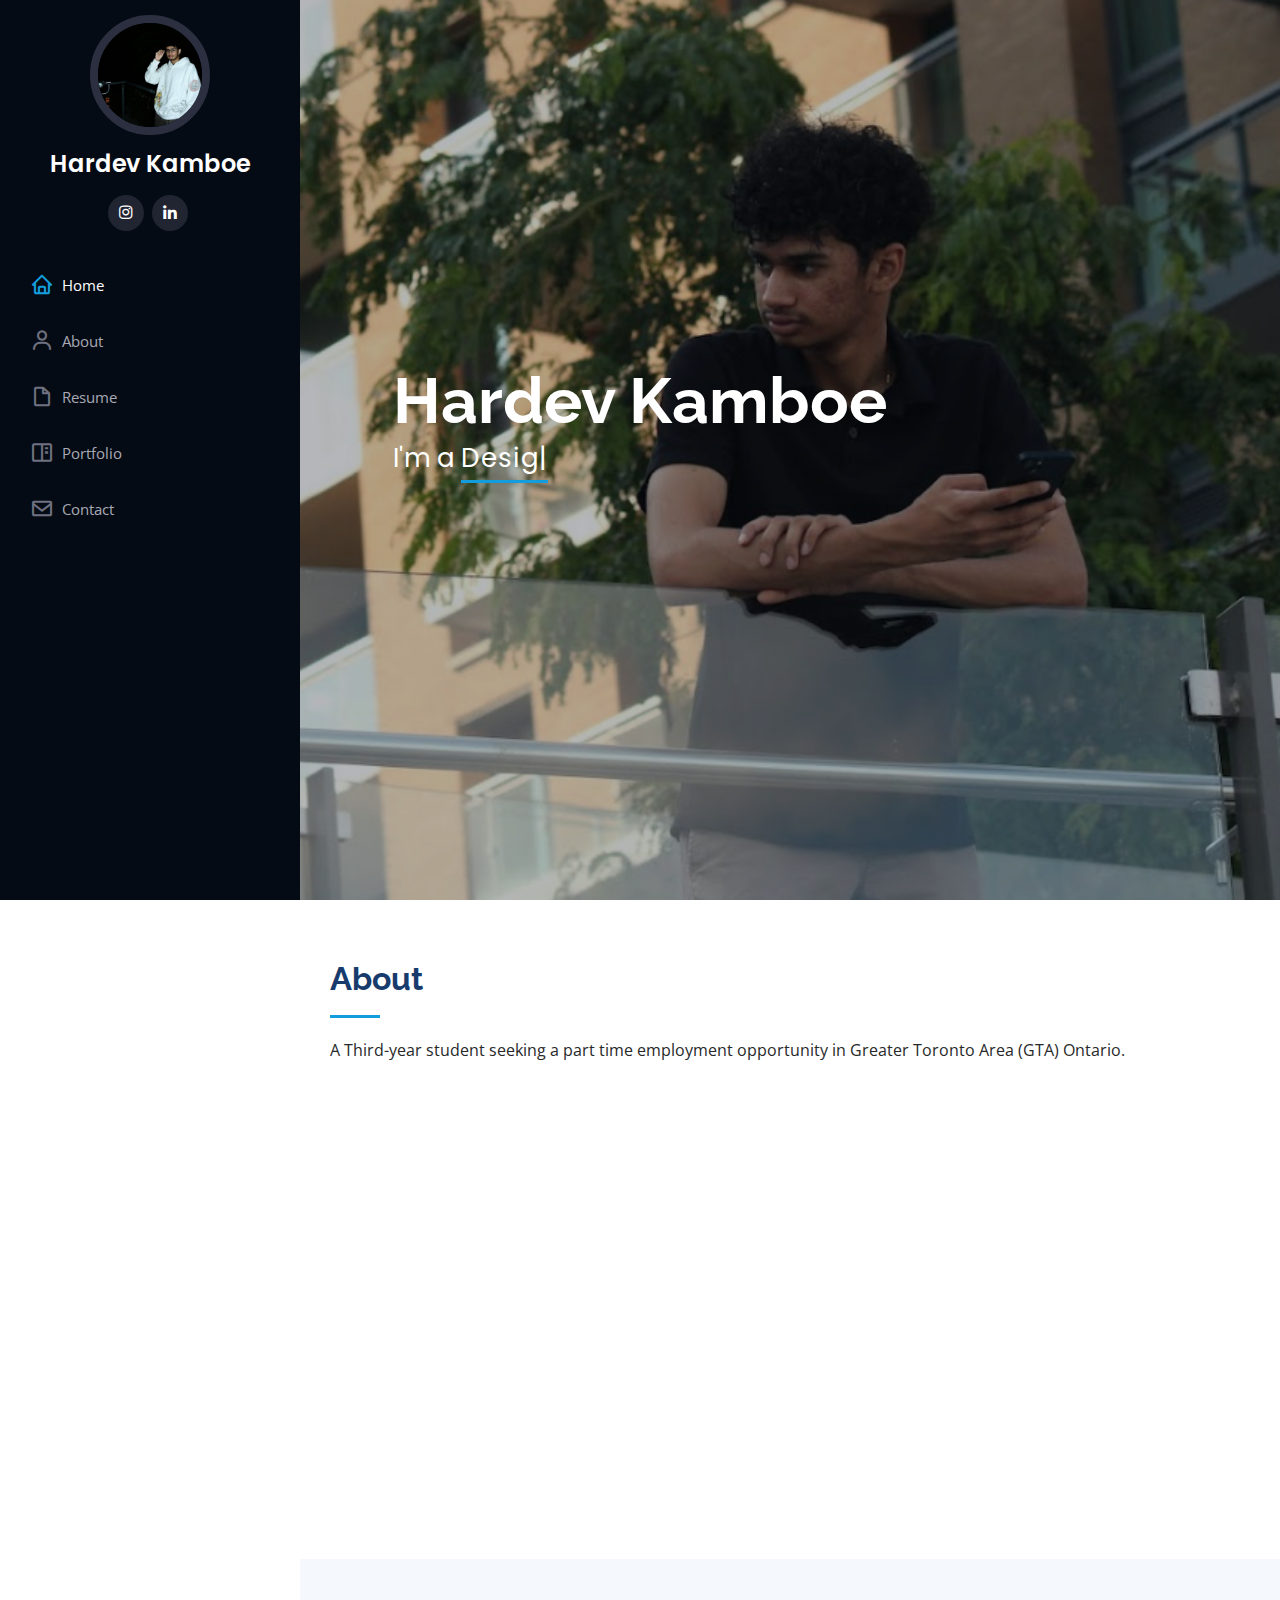
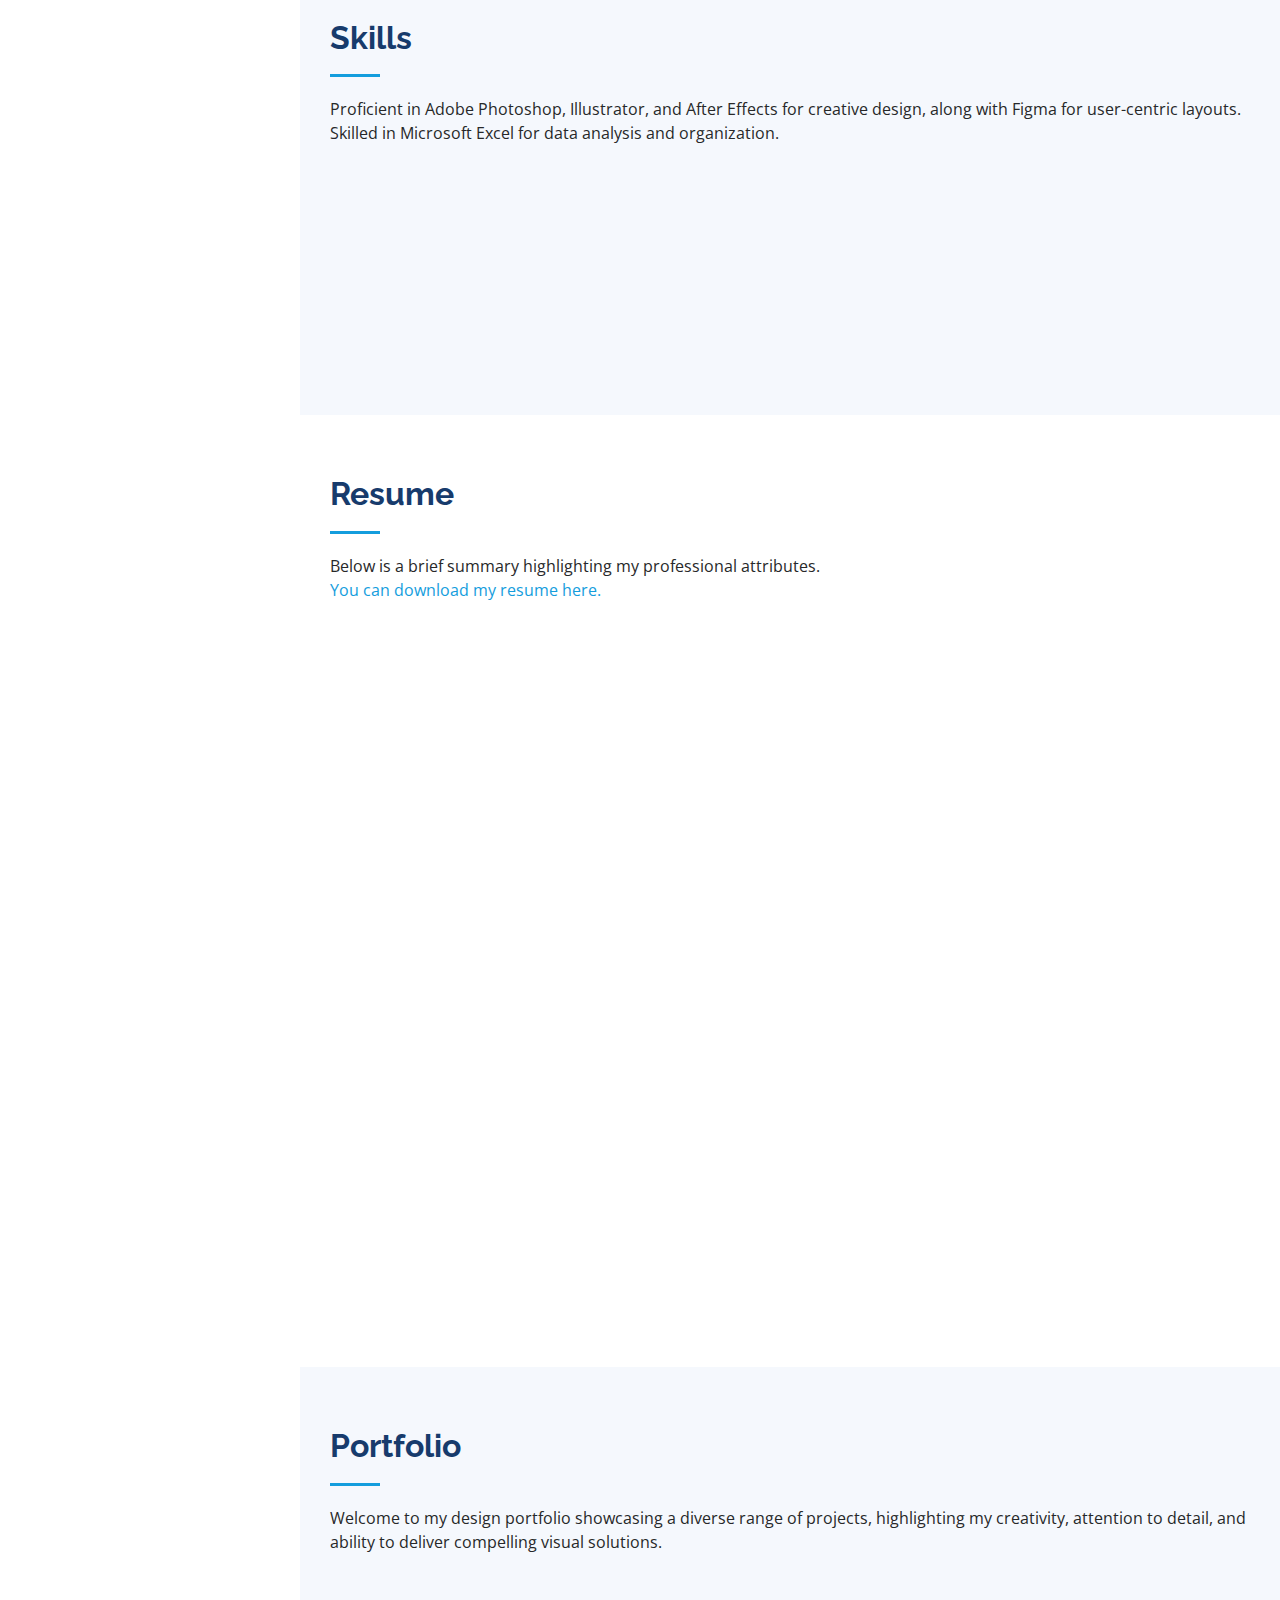
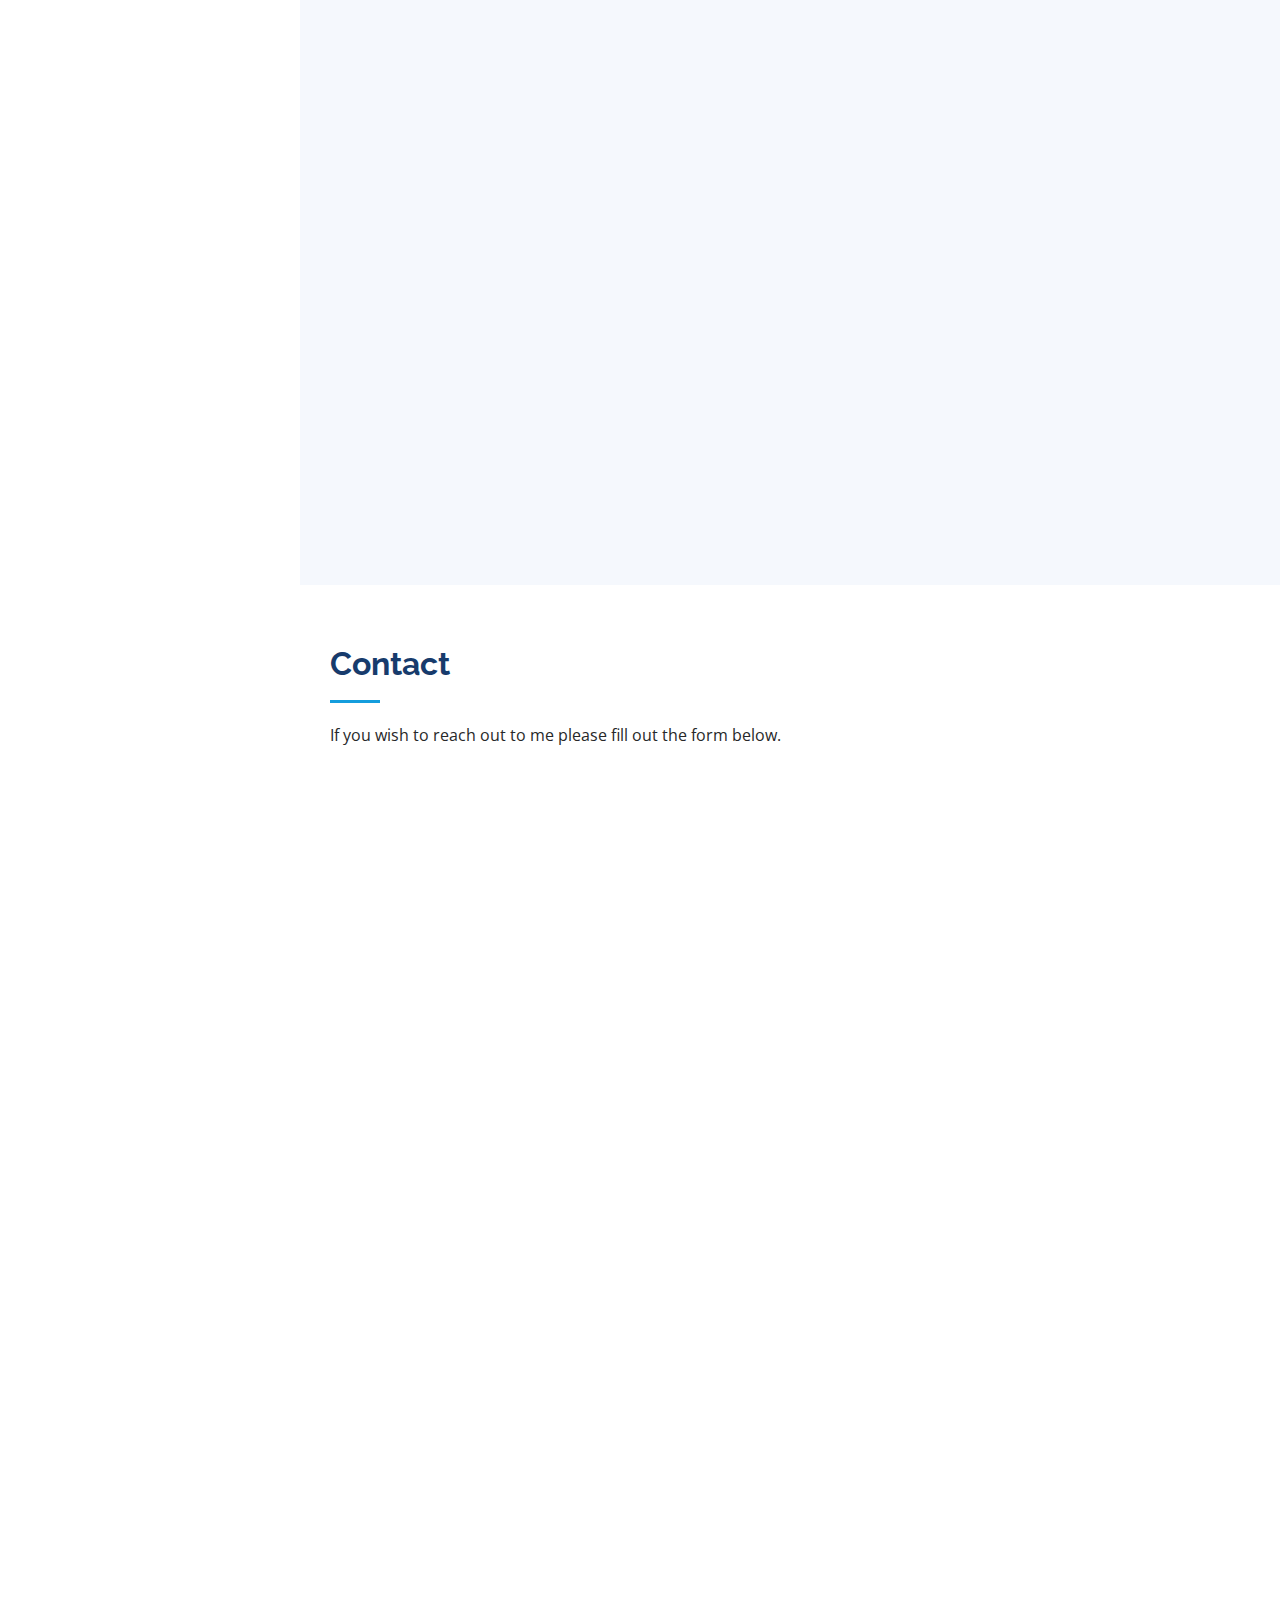
==== commit 6c24ed80: "update new" ====
--- a/index.html
+++ b/index.html
@@ -388,7 +388,7 @@
           <h2>Resume</h2>
           <p>Below is a brief summary highlighting my professional attributes.
           </p>
-          <p><a href="assets/img/Resume.pdf">You can download my resume here.</a></p>
+          <p><a href="./hardev-kamboe-resume.pdf">You can download my resume here.</a></p>
         </div>
 
         <div class="row">
@@ -432,7 +432,7 @@
               <h4>Self-Published Writer</h4>
               <h5>May 2024 - July 2024</h5>
               <ul>
-                <li>Self-published a book on Amazon</li>
+                <li>Self-published a <a href="https://www.amazon.ca/dp/B0DS18N4P2?ref=cm_sw_r_ffobk_cso_wa_apan_dp_6VAJMP50NDQE1A94C7T2_1&ref_=cm_sw_r_ffobk_cso_wa_apan_dp_6VAJMP50NDQE1A94C7T2_1&social_share=cm_sw_r_ffobk_cso_wa_apan_dp_6VAJMP50NDQE1A94C7T2_1&starsLeft=1&skipTwisterOG=1&bestFormat=true"> Ebook</a> on Amazon</li>
                 <li>Learned how to use an e-book template from <a href="https://www.canva.com"> Canva</a> </li>
                 <li>Practiced image prompting on <a href="https://ideogram.ai/">Ideogram</a> and <a
                     href="https://www.midjourney.com/">MidJourney</a> </li>
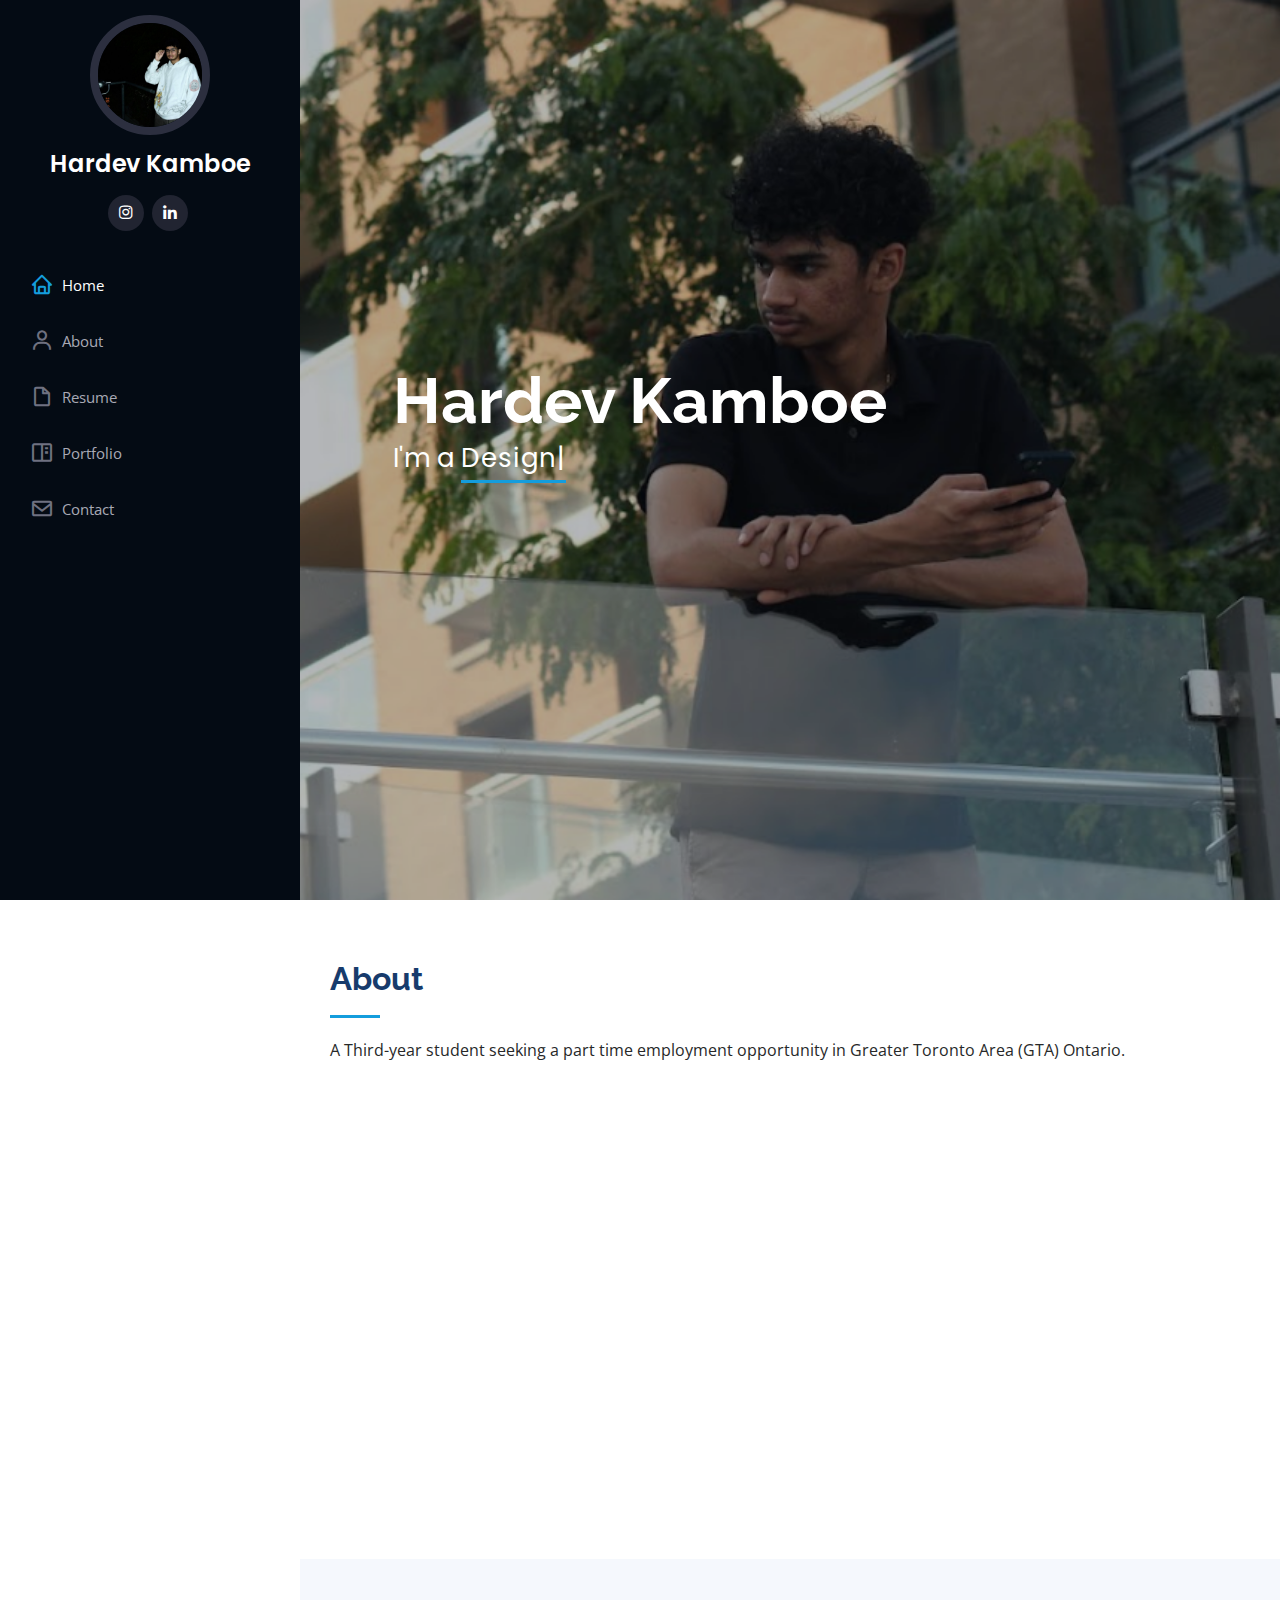
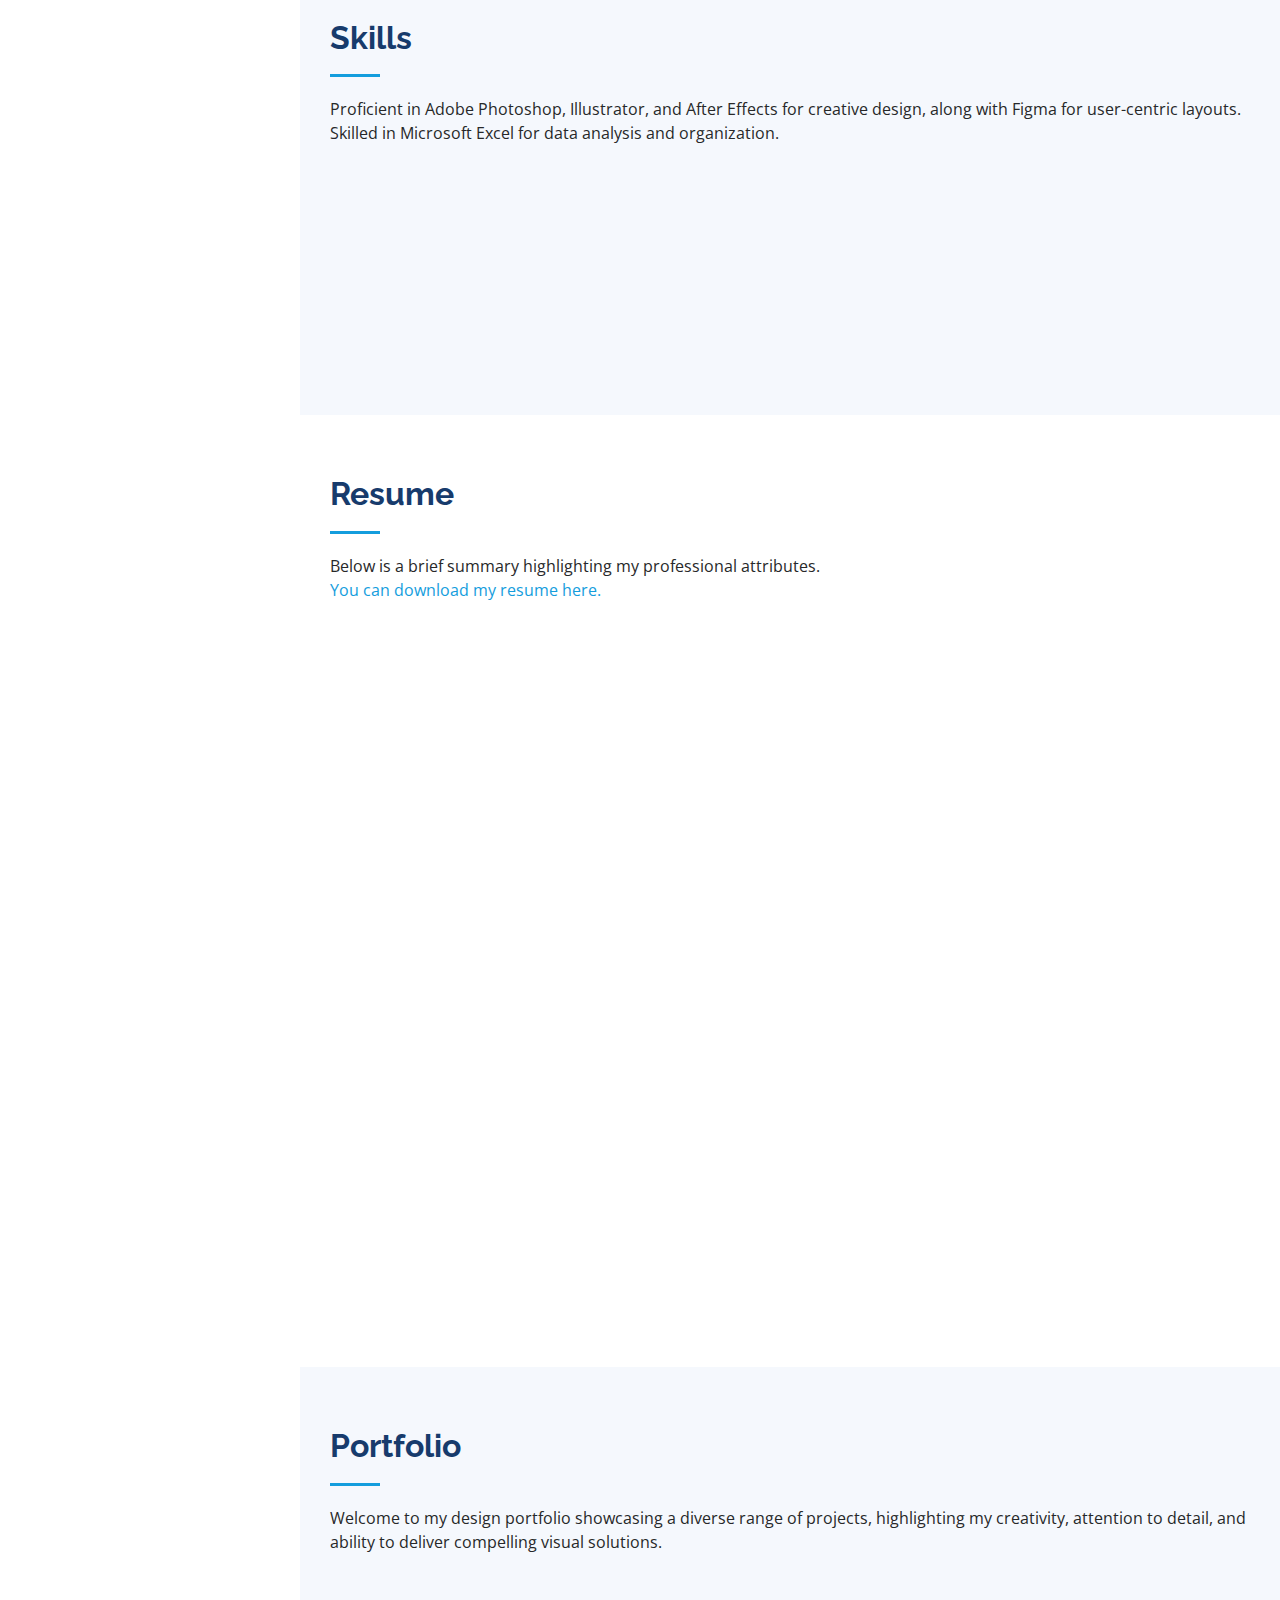
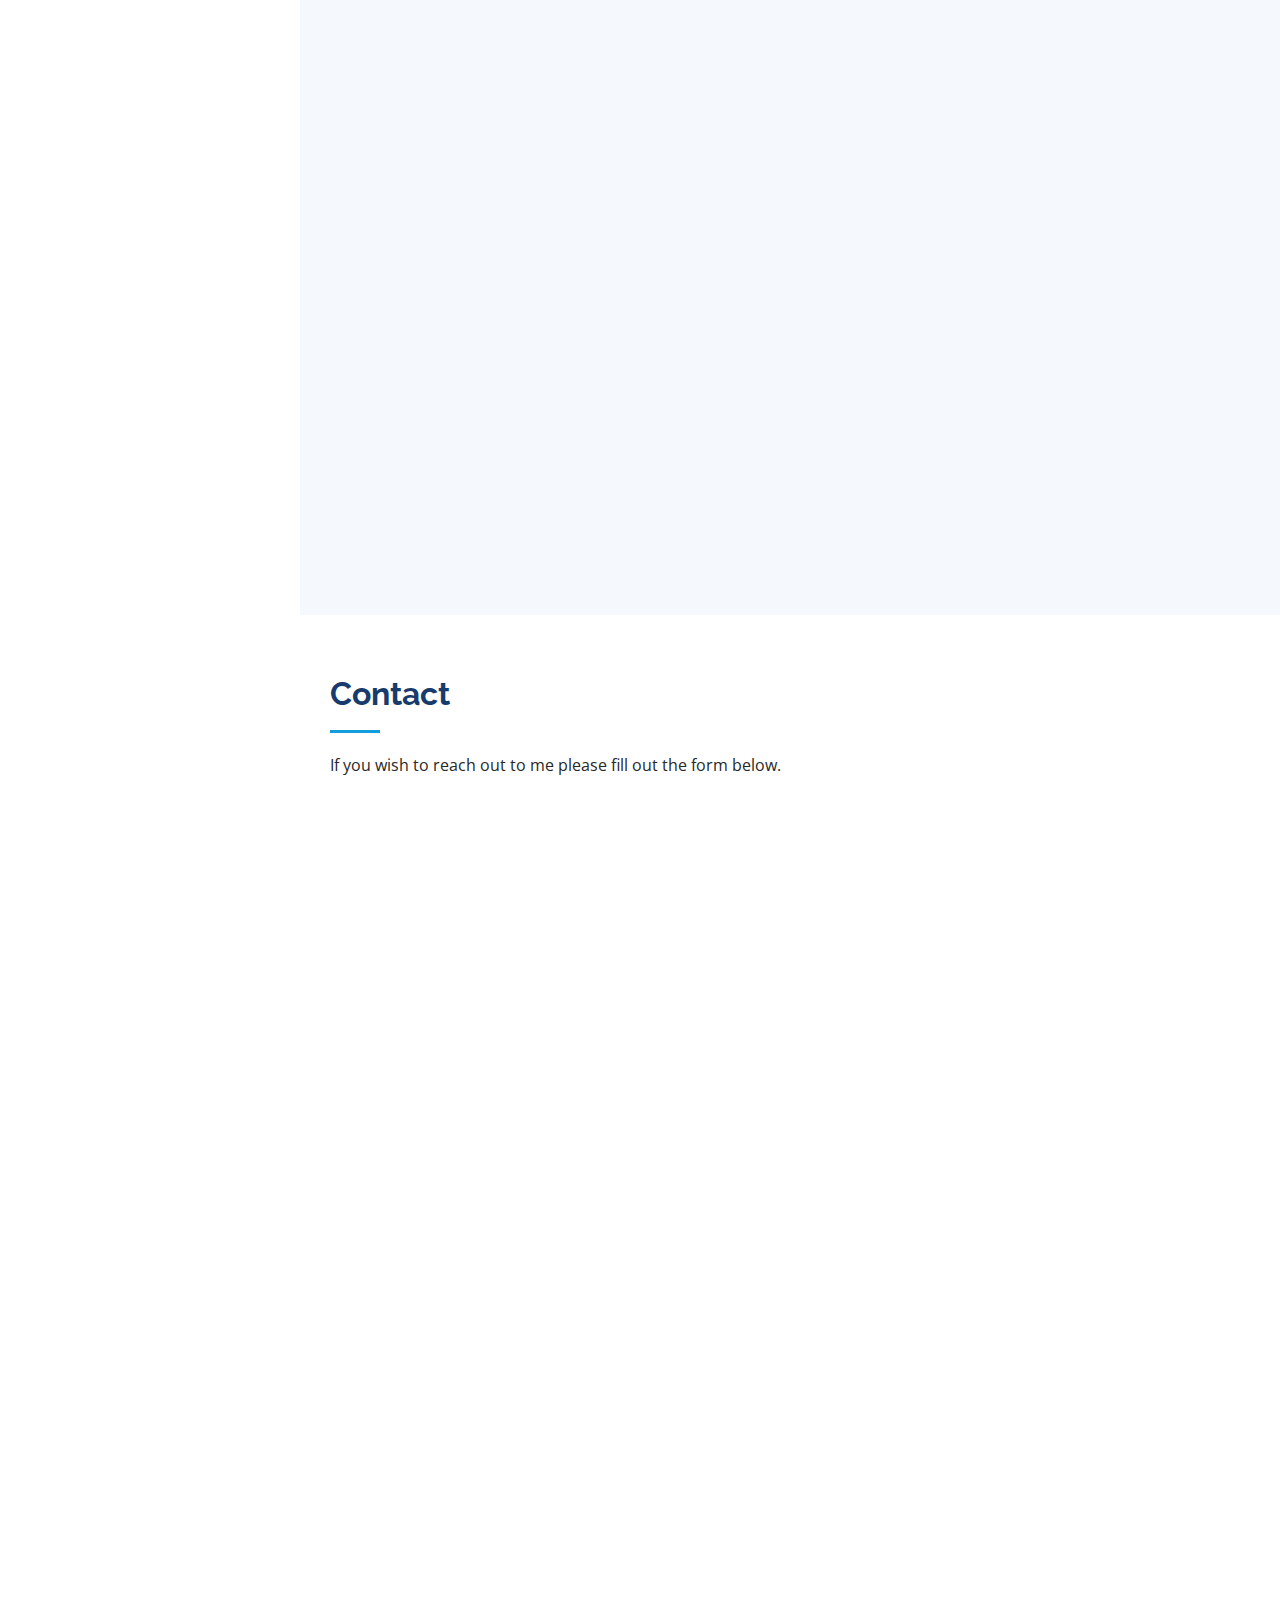
==== commit 292fa454: "Update index.html" ====
--- a/index.html
+++ b/index.html
@@ -476,11 +476,12 @@
           <div class="col-lg-12 d-flex justify-content-center">
             <ul id="portfolio-flters">
               <li data-filter=".filter-alleffect" class="filter-active">All</li>
+              <li data-filter=".filter-images">Images Creation</li>
               <li data-filter=".filter-photoshop">Adobe Photoshop</li>
               <li data-filter=".filter-illustrator">Adobe Illustrator</li>
               <li data-filter=".filter-aftereffect">Adobe After Effects</li>
               <li data-filter=".filter-photo">Photographs</li>
-              <a class="fontstyle" href="./Assets/Sketchbook.pdf">Sketches</a>
+<!--               <a class="fontstyle" href="./Assets/Sketchbook.pdf">Sketches</a> -->
             </ul>
           </div>
         </div>
@@ -621,6 +622,104 @@
                 <span class="visually-hidden">Previous</span>
               </button>
               <button class="carousel-control-next" type="button" data-bs-target="#allEffectsCarousel"
+                data-bs-slide="next">
+                <span class="carousel-control-next-icon" aria-hidden="true"></span>
+                <span class="visually-hidden">Next</span>
+              </button>
+            </div>
+          </div>
+            <!-- Illustrator Tab Carousel (with 3 items per slide) -->
+          <div class="col-lg-12 portfolio-item filter-images">
+            <div id="imagesCarousel" class="carousel slide" data-bs-ride="carousel">
+              <div class="carousel-inner">
+                <div class="carousel-item active">
+                  <div class="row">
+                    <!-- Portfolio Item 1 -->
+                    <div class="col-lg-4 col-md-6">
+                      <div class="portfolio-wrap">
+                        <img src="assets/img/portfolio/img1.jpg" class="d-block w-100" alt="Project 1">
+                        <div class="portfolio-links">
+                          <a href="assets/img/portfolio/img1.jpg" data-gallery="portfolioGallery"
+                            class="portfolio-lightbox" title="Prompt : Create a samurai"><i
+                              class="bx bx-plus"></i></a>
+                          <a href="" title="More Details"><i class="bx bx-link"></i></a>
+                        </div>
+                      </div>
+                    </div>
+                    <!-- Portfolio Item 2 -->
+                    <div class="col-lg-4 col-md-6">
+                      <div class="portfolio-wrap">
+                        <img src="assets/img/portfolio/img2.jpg" class="d-block w-100" alt="Illustrator Project 2">
+                        <div class="portfolio-links">
+                          <a href="assets/img/portfolio/img2.jpg" data-gallery="portfolioGallery"
+                            class="portfolio-lightbox"
+                            title="Prompt: Create a samurai in a forest setting"><i
+                              class="bx bx-plus"></i></a>
+                          <a href="" title="More Details"><i class="bx bx-link"></i></a>
+                        </div>
+                      </div>
+                    </div>
+                    <!-- Portfolio Item 3 -->
+                    <div class="col-lg-4 col-md-6">
+                      <div class="portfolio-wrap">
+                        <img src="assets/img/portfolio/img3.jpg" class="d-block w-100"
+                          alt="Illustrator Project 5">
+                        <div class="portfolio-links">
+                          <a href="assets/img/portfolio/img3.jpg" data-gallery="portfolioGallery"
+                            class="portfolio-lightbox"
+                            title="Prompt: Create a samurai in a forest setting during a cold night"><i
+                              class="bx bx-plus"></i></a>
+                          <a href="" title="More Details"><i class="bx bx-link"></i></a>
+                        </div>
+                      </div>
+                    </div>
+
+                  </div>
+                </div>
+                <div class="carousel-item">
+                  <div class="row">
+                    <div class="col-lg-4 col-md-6">
+                      <div class="portfolio-wrap">
+                        <img src="assets/img/portfolio/img4.jpg" class="d-block w-100"
+                          alt="Illustrator Project 5">
+                        <div class="portfolio-links">
+                          <a href="assets/img/portfolio/img4.jpg" data-gallery="portfolioGallery"
+                            class="portfolio-lightbox"
+                            title="Prompt: Create a samurai in a forest setting during a cold night in a manga style"><i
+                              class="bx bx-plus"></i></a>
+                          <a href="" title="More Details"><i class="bx bx-link"></i></a>
+                        </div>
+                      </div>
+                    </div>
+
+                  </div>
+                </div>
+                <div class="carousel-item">
+                  <div class="row">
+                    <div class="col-lg-4 col-md-6">
+                      <div class="portfolio-wrap">
+                        <img src="assets/img/portfolio/img5.jpg" class="d-block w-100"
+                          alt="Illustrator Project 5">
+                        <div class="portfolio-links">
+                          <a href="assets/img/portfolio/img5.jpg" data-gallery="portfolioGallery"
+                            class="portfolio-lightbox"
+                            title="Prompt: Create a samurai in a forest setting during a cold night in a shonen manga style"><i
+                              class="bx bx-plus"></i></a>
+                          <a href="" title="More Details"><i class="bx bx-link"></i></a>
+                        </div>
+                      </div>
+                    </div>
+
+                  </div>
+                </div>
+              </div>
+              <!-- Carousel Controls -->
+              <button class="carousel-control-prev" type="button" data-bs-target="#imagesCarousel"
+                data-bs-slide="prev">
+                <span class="carousel-control-prev-icon" aria-hidden="true"></span>
+                <span class="visually-hidden">Previous</span>
+              </button>
+              <button class="carousel-control-next" type="button" data-bs-target="#imagesCarousel"
                 data-bs-slide="next">
                 <span class="carousel-control-next-icon" aria-hidden="true"></span>
                 <span class="visually-hidden">Next</span>
@@ -1234,4 +1333,4 @@
 
 </body>
 
-</html>+</html>
